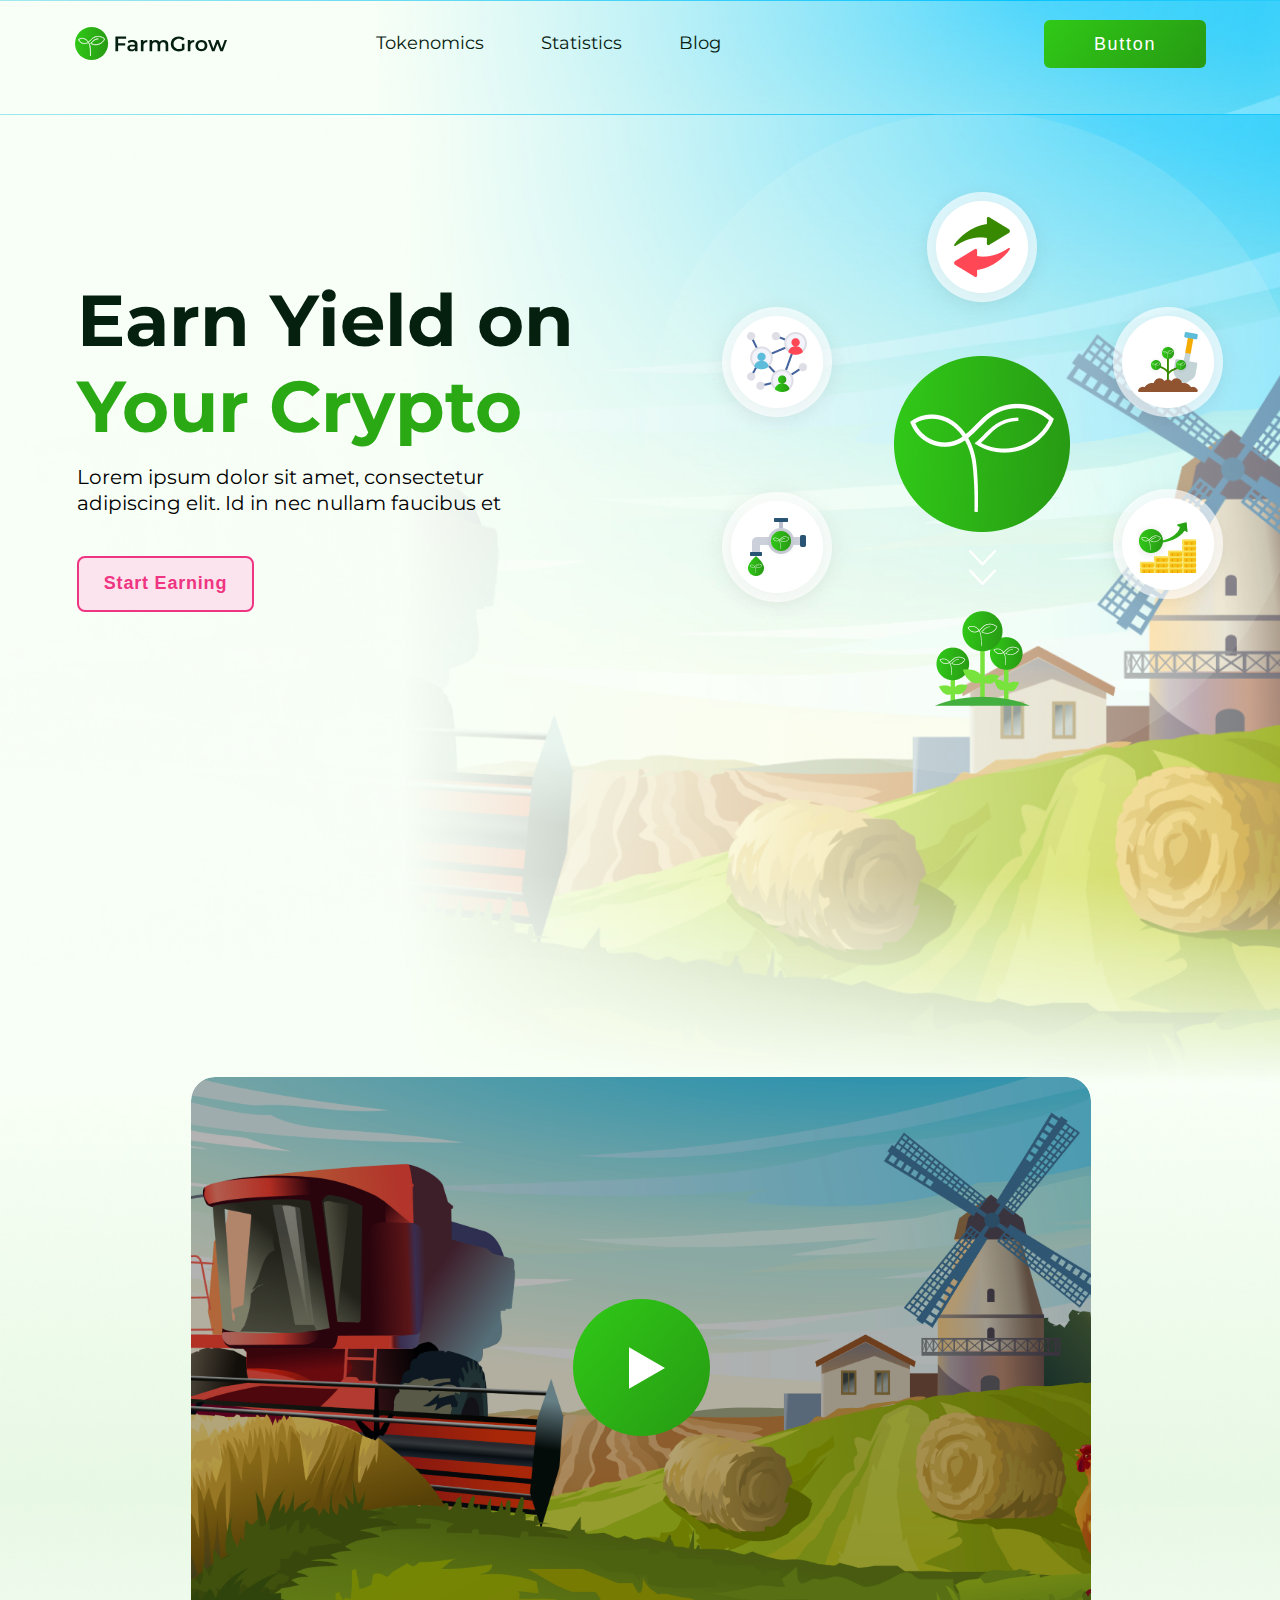
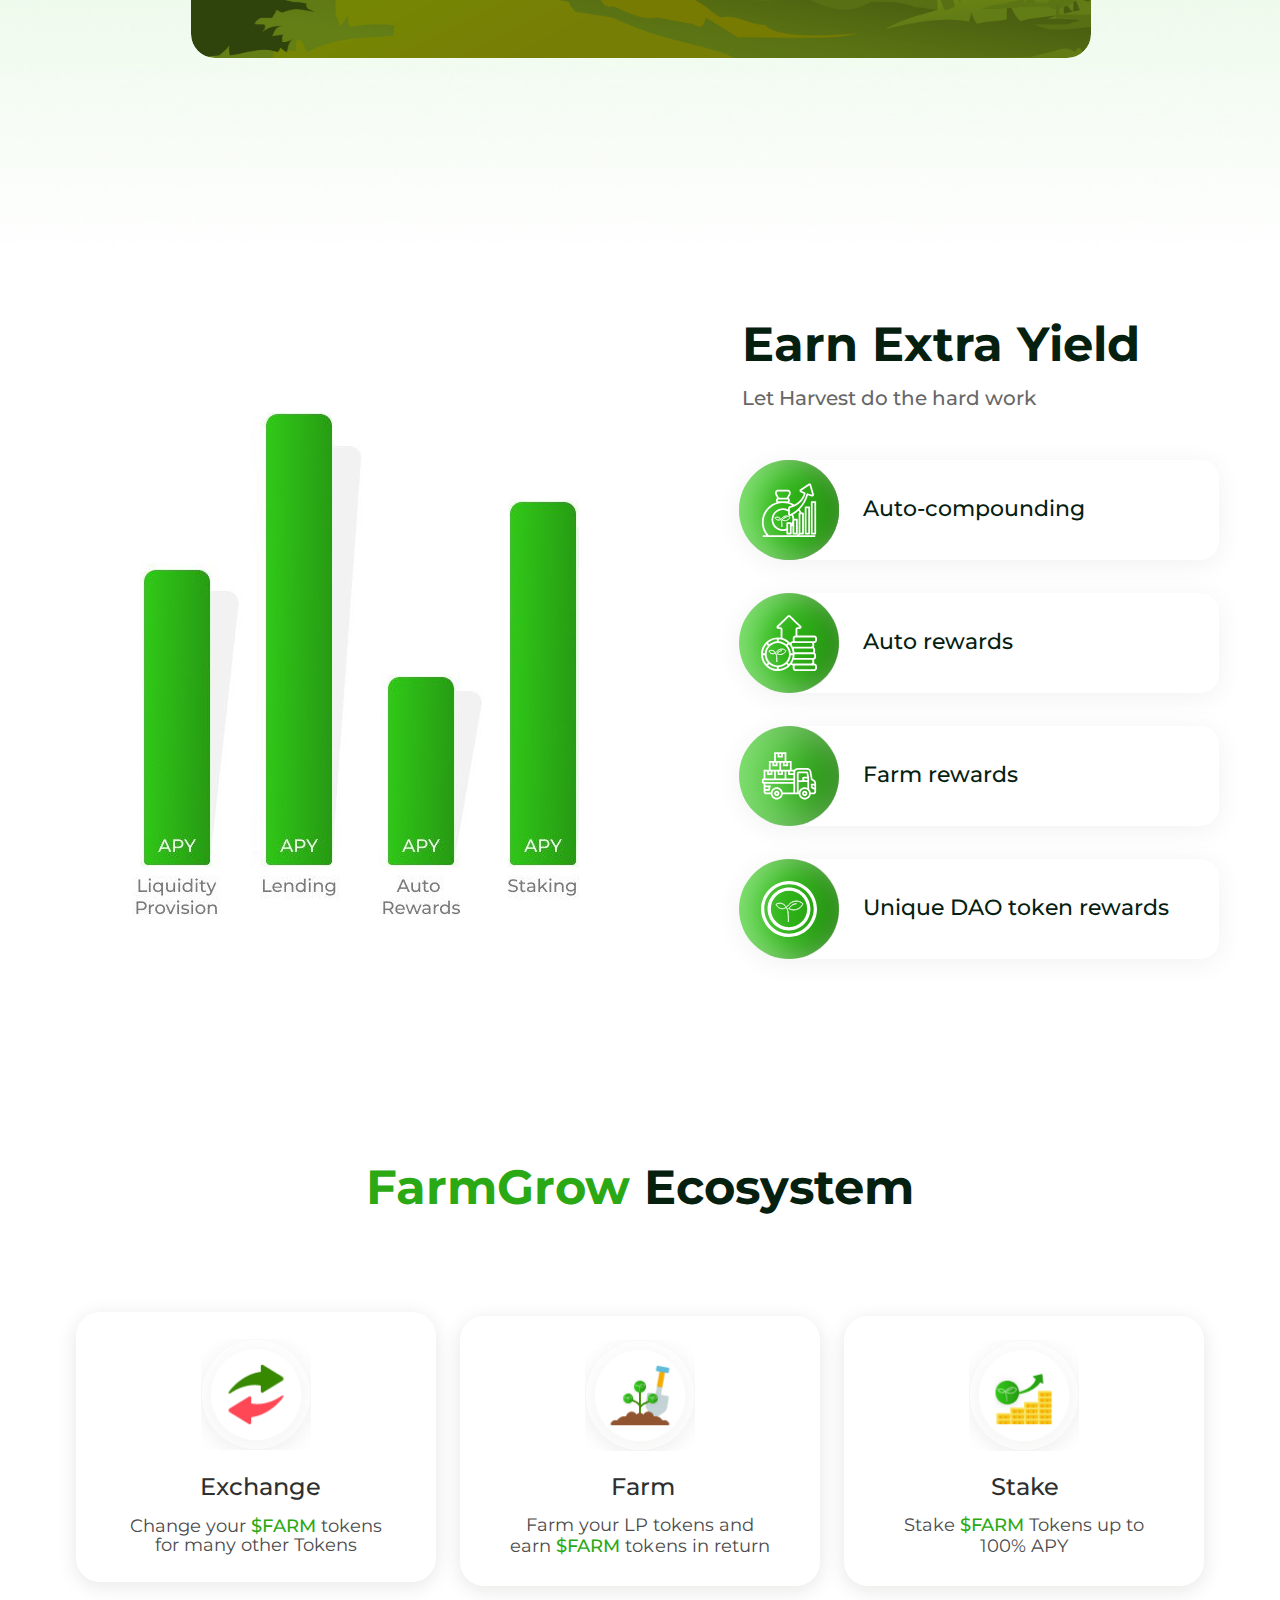
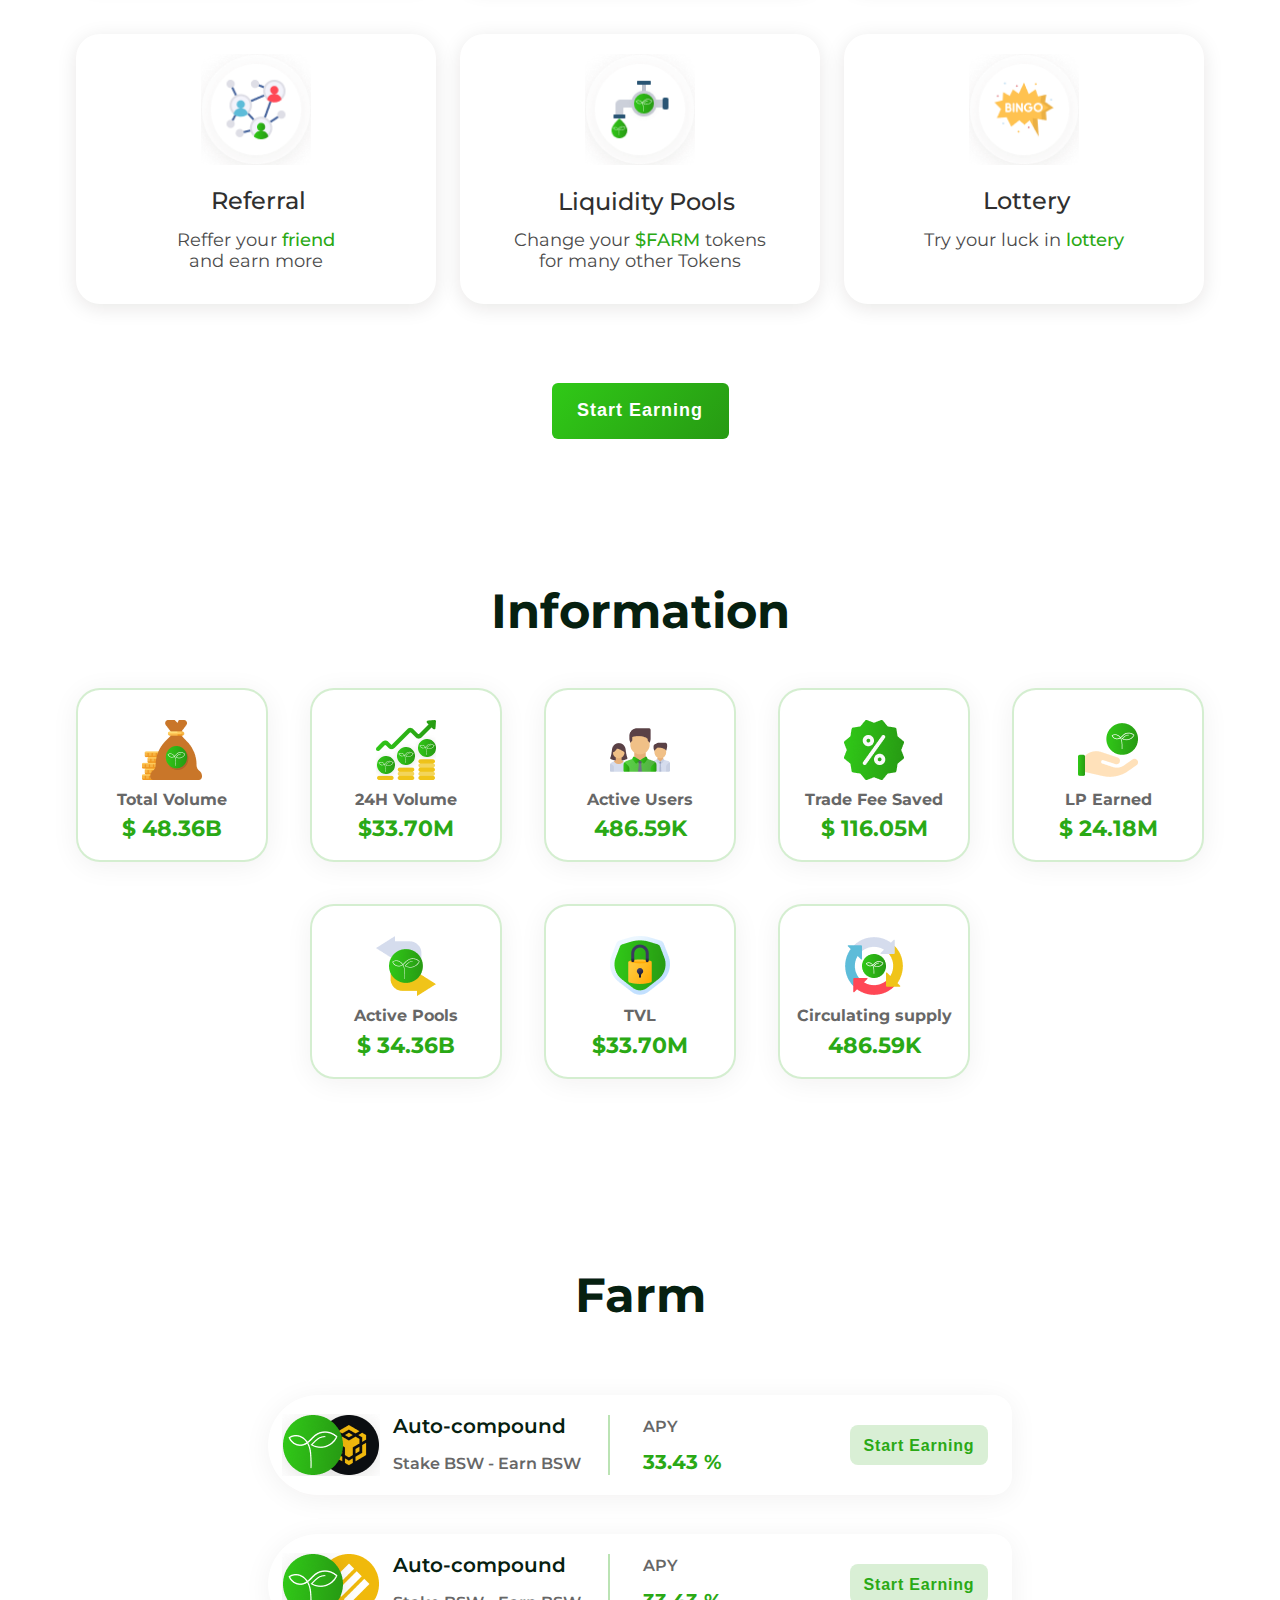
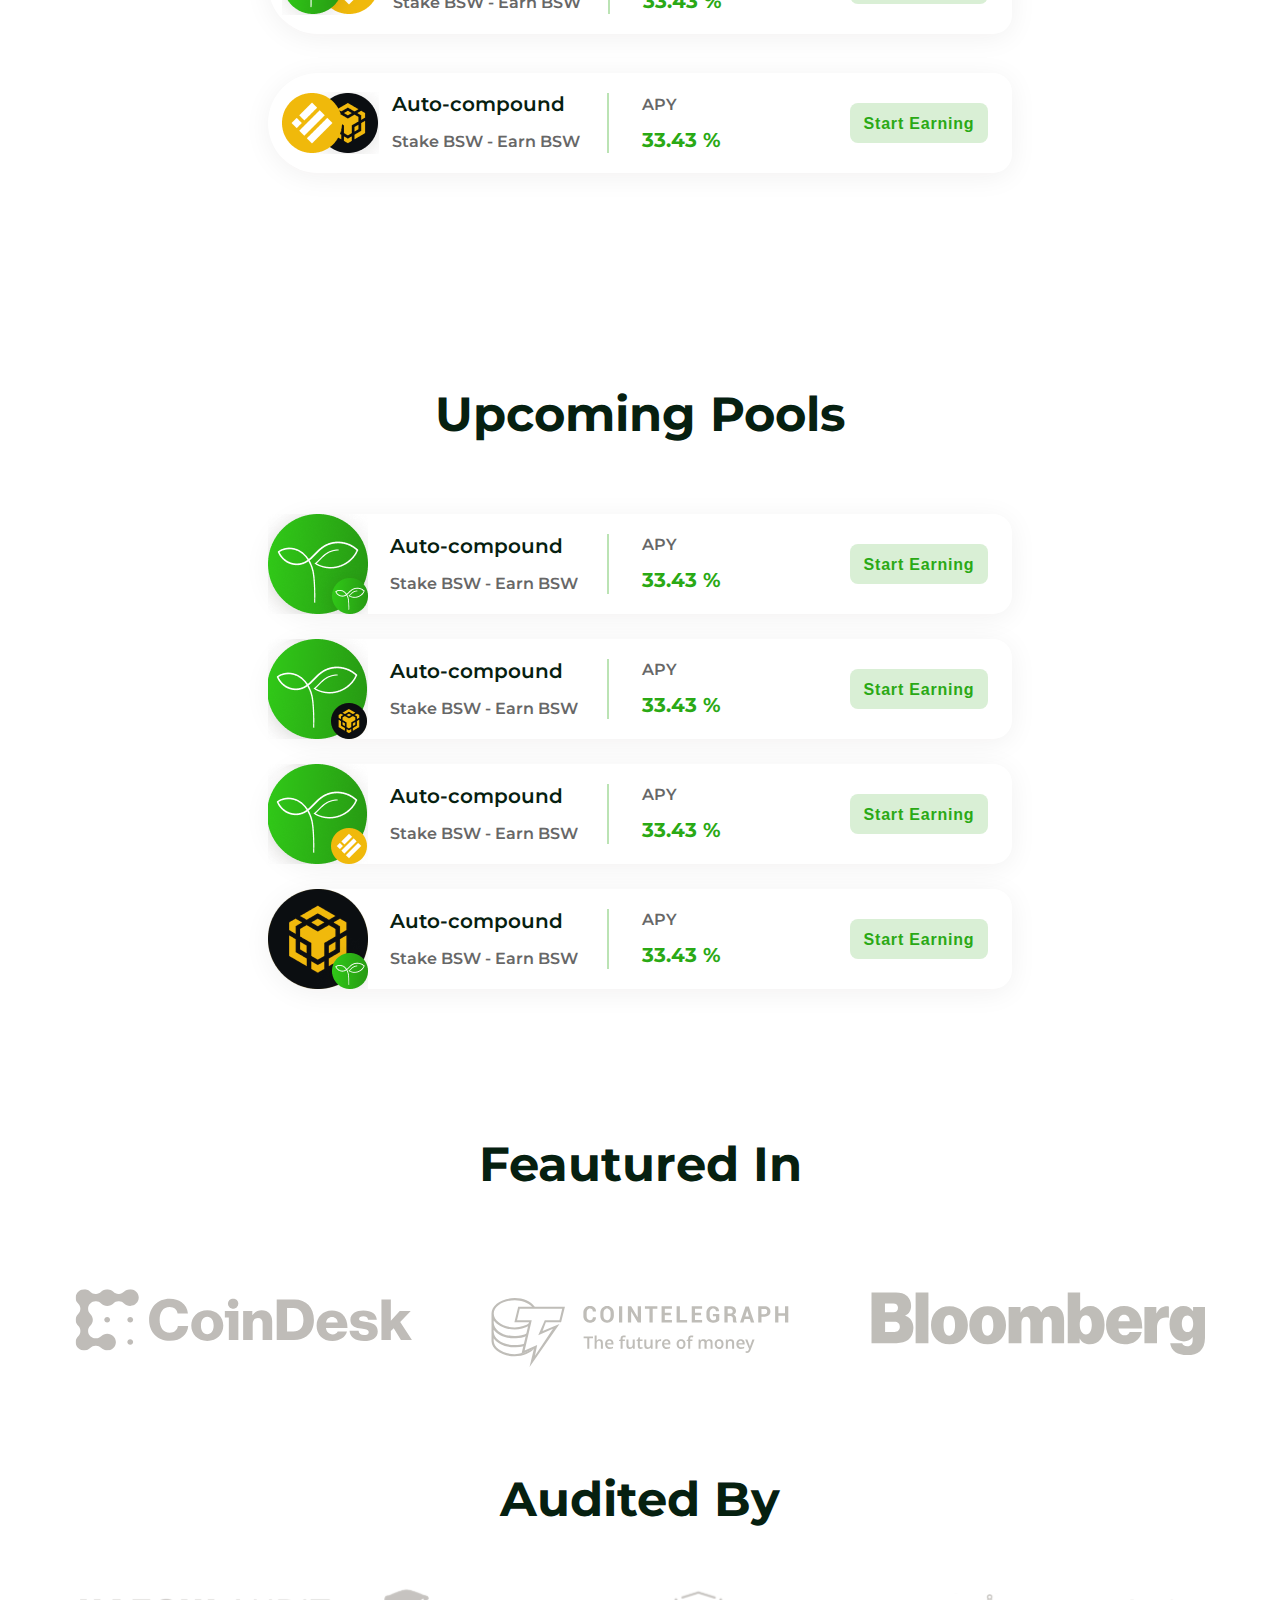
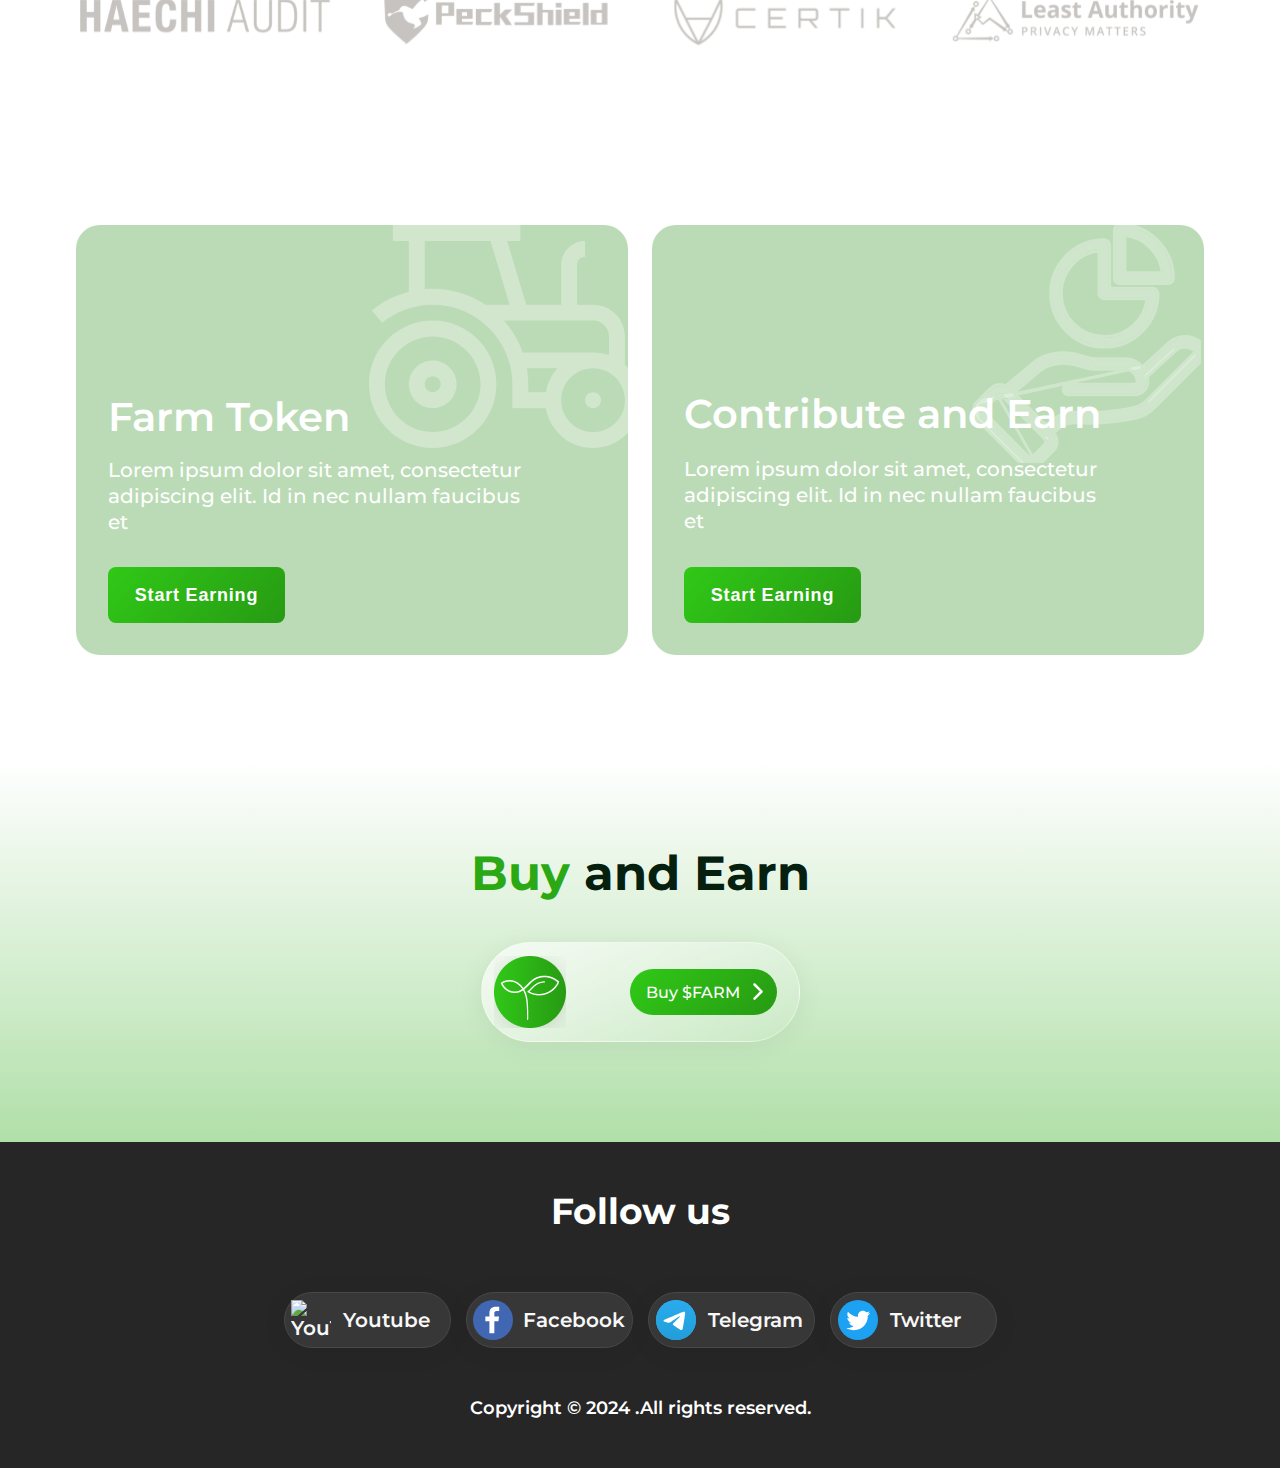
==== index.html @ 8b643317 "PerfectPixel end" ====
<!DOCTYPE html>
<html lang="en">
  <head>
    <meta charset="UTF-8" />
    <meta name="viewport" content="width=device-width, initial-scale=1.0" />
    <title>FarmGrow</title>
    <!--Favicon-->
    <link
      rel="icon"
      type="image/png"
      href="favicon/favicon-96x96.png"
      sizes="96x96"
    />
    <link rel="icon" type="image/svg+xml" href="favicon/favicon.svg" />
    <link rel="shortcut icon" href="/favicon.ico" />
    <link
      rel="apple-touch-icon"
      sizes="180x180"
      href="favicon/apple-touch-icon.png"
    />
    <link rel="manifest" href="favicon/site.webmanifest" />
    <!--end-Favicon-->
    <link rel="stylesheet" href="css/style.css" />
    <link
      rel="stylesheet"
      href="https://fonts.googleapis.com/css2?family=Montserrat&display=swap"
    />
  </head>
  <body>
    <div class="wrapper">
      <div class="bg-wrapper">
        <!-- HEADER -->
        <header class="header">
          <div class="container">
            <a href="#">
              <img class="logo" src="images/logo-two.svg" />
            </a>
            <div class="nav">
              <div class="nav-list-container">
                <ul class="nav-list">
                  <li class="nav-sublist">
                    <a href="#">Tokenomics</a>
                  </li>
                  <li class="nav-sublist">
                    <a href="#">Statistics</a>
                  </li>
                  <li class="nav-sublist">
                    <a href="#">Blog</a>
                  </li>
                </ul>
                <button class="btn btn-header-activ">Start Earning</button>
                <button class="btn btn-header-activ-2">Button</button>
              </div>
              <button class="mobile-menu-btn">
                <span class="span-1"></span>
                <span class="span-2"></span>
                <span class="span-3"></span>
              </button>
            </div>
          </div>
        </header>
      </div>
      <!--HERO -->
      <main class="main">
        <div class="bg-wrapper">
          <section class="hero-section">
            <div class="container">
              <div class="hero-box">
                <div class="title-hero">
                  <div class="title-hero-box">
                    <h1 class="title">Earn Yield on</h1>
                    <span class="title highlight-color">Your Crypto</span>
                  </div>
                  <p class="subtitle">
                    Lorem ipsum dolor sit amet, consectetur adipiscing elit. Id
                    in nec nullam faucibus et
                  </p>
                  <button class="btn btn-outline-light">Start Earning</button>
                </div>
                <img
                  class="img-hero"
                  src="images/hero-icons-circle.png"
                  alt="Plan FarmGrow"
                />
              </div>
              <!-- <video
                poster="https://www.youtube.com/watch?v=TCk6LeLZF0M&ab_channel=EpicGardening"
                src="images/starting.svg"
              >
              </video> -->
              <div class="hero-video">
                <button class="btn hero-video-btn">
                  <img
                    class="hero-video-img"
                    src="images/starting.svg"
                    alt="starting"
                  />
                </button>
              </div>
            </div>
          </section>
        </div>
        <!-- TITLE -->
        <section class="statistic-section">
          <div class="container">
            <div class="statistic-box-1">
              <div class="statistic-box-2">
                <div class="statistic-title">
                  <h2 class="headline">Earn Extra Yield</h2>
                  <p class="paragraph-title">Let Harvest do the hard work</p>
                </div>
                <ul class="statistic-list">
                  <li class="statistic-item">
                    <img
                      class="img-statistic"
                      src="images/compong.svg"
                      alt="Auto-compounding"
                    />
                    <p class="statistic-text">Auto-compounding</p>
                  </li>
                  <li class="statistic-item">
                    <img
                      class="img-statistic"
                      src="images/auto.svg"
                      alt="Auto rewards"
                    />
                    <p class="statistic-text">Auto rewards</p>
                  </li>
                  <li class="statistic-item">
                    <img
                      class="img-statistic"
                      src="images/truck.svg"
                      alt="Farm rewards"
                    />
                    <p class="statistic-text">Farm rewards</p>
                  </li>
                  <li class="statistic-item">
                    <img
                      class="img-statistic"
                      src="images/dao.svg"
                      alt="rewards"
                    />
                    <p class="statistic-text">Unique DAO token rewards</p>
                  </li>
                </ul>
              </div>
              <!-- <picture>
                <source
                  class="img-statistic-and"
                  srcset="images/statistics-2.jpg"
                  media="(min-width: 768px)"
                /> -->
              <img
                class="img-statistic-2"
                src="images/statistics-2.jpg"
                alt="APY statistics"
              />
              <!-- </picture> -->
            </div>
          </div>
        </section>
        <!-- FEATURES -->
        <section class="features-section">
          <div class="container">
            <h2 class="headline">
              <span class="features-title">FarmGrow</span> Ecosystem
            </h2>
            <ul class="features-list">
              <li class="features-sublist">
                <img
                  class="features-img"
                  srcset="images/exchange.png"
                  alt="exchange"
                />
                <h3 class="features-item">Exchange</h3>
                <p class="features-text">
                  Change your
                  <span class="primary-color">$FARM</span>
                  tokens for many other Tokens
                </p>
              </li>
              <li class="features-sublist">
                <img
                  class="features-img"
                  src="images/shovel.png"
                  alt="shovel"
                />
                <h4 class="features-item">Farm</h4>
                <p class="features-text">
                  Farm your LP tokens and earn
                  <span class="primary-color">$FARM</span>
                  tokens in return
                </p>
              </li>
              <li class="features-sublist">
                <img class="features-img" src="images/stake.png" alt="stake" />
                <h5 class="features-item">Stake</h5>
                <p class="features-text">
                  Stake
                  <span class="primary-color">$FARM</span>
                  Tokens up to 100% APY
                </p>
              </li>
              <li class="features-sublist">
                <img
                  class="features-img"
                  src="images/referral.png"
                  alt="referral"
                />
                <h6 class="features-item">Referral</h6>
                <p class="features-text features-text-referral">
                  Reffer your
                  <span class="primary-color">friend</span>
                  and earn more
                </p>
              </li>
              <li class="features-sublist">
                <img class="features-img" src="images/pools.png" alt="pools" />
                <p class="features-item">Liquidity Pools</p>
                <p class="features-text">
                  Change your
                  <span class="primary-color">$FARM</span>
                  tokens for many other Tokens
                </p>
              </li>
              <li class="features-sublist">
                <img
                  class="features-img"
                  src="images/lottery.png"
                  atl="lottery"
                />
                <p class="features-item">Lottery</p>
                <p class="features-text features-text-and">
                  Try your luck in
                  <span class="primary-color">lottery</span>
                </p>
              </li>
            </ul>
            <button class="btn btn-features">Start Earning</button>
          </div>
        </section>
        <!-- INFO -->
        <section class="info-section">
          <div class="container">
            <h2 class="headline">Information</h2>
            <ul class="info-list">
              <li class="info-sublist">
                <img src="images/bag.png" alt="Bag of coins" />
                <p class="info-text">Total Volume</p>
                <span class="highlight-color">$ 48.36B</span>
              </li>
              <li class="info-sublist">
                <img src="images/growth.png" alt="Profit of coins" />
                <p class="info-text">24H Volume</p>
                <span class="highlight-color">$33.70M</span>
              </li>
              <li class="info-sublist">
                <img src="images/team.png" alt="FarmGrow team" />
                <p class="info-text">Active Users</p>
                <span class="highlight-color">486.59K</span>
              </li>
              <li class="info-sublist">
                <img src="images/percent.png" alt="Percent" />
                <p class="info-text">Trade Fee Saved</p>
                <span class="highlight-color">$ 116.05M</span>
              </li>
              <li class="info-sublist">
                <img src="images/work.png" alt="LP Earned" />
                <p class="info-text">LP Earned</p>
                <span class="highlight-color">$ 24.18M</span>
              </li>
              <li class="info-sublist mobail-hiden">
                <img src="images/active-pools.png" alt="Active Pools" />
                <p class="info-text">Active Pools</p>
                <span class="highlight-color">$ 34.36B</span>
              </li>
              <li class="info-sublist mobail-hiden">
                <img src="images/tvl.png" alt="TVL" />
                <p class="info-text">TVL</p>
                <span class="highlight-color">$33.70M</span>
              </li>
              <li class="info-sublist mobail-hiden">
                <img src="images/supply.png" alt="Circulating supply" />
                <p class="info-text">Circulating supply</p>
                <span class="highlight-color">486.59K</span>
              </li>
            </ul>
          </div>
        </section>
        <!-- FARM -->
        <section class="farm-section">
          <div class="container">
            <h2 class="headline">Farm</h2>
            <div class="farm-card-box">
              <ul class="farm-list">
                <li class="farm-item">
                  <div class="farm-card">
                    <div class="card-col card-col-1">
                      <img src="images/green-black2.png" alt="" />
                      <div class="card-text">
                        <h3 class="farm-card-title">Auto-compound</h3>
                        <p class="card-subtext">Stake BSW - Earn BSW</p>
                      </div>
                    </div>
                    <div class="card-col card-col-2">
                      <div class="card-apy">
                        <span class="card-apy-1">APY</span>
                        <span class="card-apy-2">33.43 %</span>
                      </div>
                      <button class="btn btn-primary">Start Earning</button>
                    </div>
                  </div>
                </li>
                <li class="farm-item">
                  <div class="farm-card">
                    <div class="card-col card-col-1">
                      <img src="images/green-yellow2.png" alt="" />
                      <div class="card-text">
                        <h3 class="farm-card-title">Auto-compound</h3>
                        <p class="card-subtext">Stake BSW - Earn BSW</p>
                      </div>
                    </div>
                    <div class="card-col card-col-2">
                      <div class="card-apy">
                        <span class="card-apy-1">APY</span>
                        <span class="card-apy-2">33.43 %</span>
                      </div>
                      <button class="btn btn-primary">Start Earning</button>
                    </div>
                  </div>
                </li>
                <li class="farm-item">
                  <div class="farm-card">
                    <div class="card-col card-col-1">
                      <img src="images/yellow-black2.png" alt="" />
                      <div class="card-text">
                        <h3 class="farm-card-title">Auto-compound</h3>
                        <p class="card-subtext">Stake BSW - Earn BSW</p>
                      </div>
                    </div>
                    <div class="card-col card-col-2">
                      <div class="card-apy">
                        <span class="card-apy-1">APY</span>
                        <span class="card-apy-2">33.43 %</span>
                      </div>
                      <button class="btn btn-primary">Start Earning</button>
                    </div>
                  </div>
                </li>
              </ul>
            </div>
          </div>
        </section>
        <!-- AUTO -->
        <section class="auto-section">
          <div class="container">
            <h2 class="headline">Upcoming Pools</h2>
            <ul class="farm-list">
              <li class="farm-item">
                <div class="farm-card">
                  <div class="card-col card-col-1">
                    <img
                      class="farm-card-img"
                      src="images/green-green.png"
                      alt=""
                    />
                    <div class="card-text">
                      <h3 class="farm-card-title">Auto-compound</h3>
                      <p class="card-subtext">Stake BSW - Earn BSW</p>
                    </div>
                  </div>
                  <div class="card-col card-col-2">
                    <div class="card-apy">
                      <span class="card-apy-1">APY</span>
                      <span class="card-apy-2">33.43 %</span>
                    </div>
                    <button class="btn btn-primary">Start Earning</button>
                  </div>
                </div>
              </li>
              <li class="farm-item">
                <div class="farm-card">
                  <div class="card-col card-col-1">
                    <img src="images/green-black.png" alt="" />
                    <div class="card-text">
                      <h3 class="farm-card-title">Auto-compound</h3>
                      <p class="card-subtext">Stake BSW - Earn BSW</p>
                    </div>
                  </div>
                  <div class="card-col card-col-2">
                    <div class="card-apy">
                      <span class="card-apy-1">APY</span>
                      <span class="card-apy-2">33.43 %</span>
                    </div>
                    <button class="btn btn-primary">Start Earning</button>
                  </div>
                </div>
              </li>
              <li class="farm-item">
                <div class="farm-card">
                  <div class="card-col card-col-1">
                    <img src="images/green-yellow.png" alt="" />
                    <div class="card-text">
                      <h3 class="farm-card-title">Auto-compound</h3>
                      <p class="card-subtext">Stake BSW - Earn BSW</p>
                    </div>
                  </div>
                  <div class="card-col card-col-2">
                    <div class="card-apy">
                      <span class="card-apy-1">APY</span>
                      <span class="card-apy-2">33.43 %</span>
                    </div>
                    <button class="btn btn-primary">Start Earning</button>
                  </div>
                </div>
              </li>
              <li class="farm-item">
                <div class="farm-card">
                  <div class="card-col card-col-1">
                    <img src="images/black-green.png" alt="" />
                    <div class="card-text">
                      <h3 class="farm-card-title">Auto-compound</h3>
                      <p class="card-subtext">Stake BSW - Earn BSW</p>
                    </div>
                  </div>
                  <div class="card-col card-col-2">
                    <div class="card-apy">
                      <span class="card-apy-1">APY</span>
                      <span class="card-apy-2">33.43 %</span>
                    </div>
                    <button class="btn btn-primary">Start Earning</button>
                  </div>
                </div>
              </li>
            </ul>
          </div>
        </section>
        <!-- PARTNERS -->
        <section class="partners-section">
          <div class="container">
            <h2 class="headline">Feautured In</h2>
            <div class="partners-box">
              <img
                class="img-partners"
                src="images/coindesk.svg"
                alt="CoinDesk"
              />
              <img
                class="img-partners"
                src="images/cointelegraph.svg"
                alt="COIN TELEORSPH"
              />
              <img
                class="img-partners"
                src="images/bloomberg.svg"
                alt="Bloomberg"
              />
            </div>
            <h3 class="headline">Audited By</h3>
            <div class="partners-box-two">
              <img
                class="img-partners-two"
                src="images/haechi-audit.svg"
                alt="HAECHI AUDIT"
              />
              <img
                class="img-partners-two"
                src="images/peckshield.svg"
                alt="Peck Shield"
              />
              <img
                class="img-partners-two"
                src="images/certik.svg"
                alt="CERTIK"
              />
              <img
                class="img-partners-two"
                src="images/least-authority.svg"
                alt="Least Authority"
              />
            </div>
          </div>
        </section>
        <!-- CARDS -->
        <section class="cards-section">
          <div class="container">
            <div class="card-columns">
              <div class="cards-box cards-box-1">
                <h3 class="headline card-title">Farm Token</h3>
                <p class="card-text">
                  Lorem ipsum dolor sit amet, consectetur adipiscing elit. Id in
                  nec nullam faucibus et
                </p>
                <button class="btn">Start Earning</button>
              </div>
              <div class="cards-box cards-box-2">
                <h4 class="headline card-title">Contribute and Earn</h4>
                <p class="card-text">
                  Lorem ipsum dolor sit amet, consectetur adipiscing elit. Id in
                  nec nullam faucibus et
                </p>
                <button class="btn">Start Earning</button>
              </div>
            </div>
          </div>
        </section>
        <!-- AND -->
        <section class="and-section">
          <div class="container">
            <h2 class="headline">
              <span class="highlight-color">Buy</span> and Earn
            </h2>
            <div class="and-box">
              <img src="images/coin-auto.png" alt="logotype" />
              <div class="and-box-button">
                <button class="btn btn-secondary btn-with-icon">
                  <p class="and-box-text">Buy $FARM</p>
                </button>
              </div>
            </div>
          </div>
        </section>
      </main>
      <!-- FOOTER -->
      <footer class="footer">
        <div class="container">
          <h2 class="footer-headline">Follow us</h2>
          <div class="footer-links-box">
            <ul class="footer-links-list">
              <li class="footer-link" href="#">
                <img
                  class="footer-link-img"
                  src="images/youTube.svg"
                  alt="YouTube"
                />Youtube
              </li>
              <li class="footer-link" href="#">
                <img
                  class="footer-link-img"
                  src="images/facebook.svg"
                  alt="Facebook"
                />Facebook
              </li>
              <li class="footer-link" href="#">
                <img
                  class="footer-link-img"
                  src="images/telegram.svg"
                  alt="Telegram"
                />Telegram
              </li>
              <li class="footer-link" href="#">
                <img
                  class="footer-link-img"
                  src="images/twitter.svg"
                  alt="Twitter"
                />Twitter
              </li>
            </ul>
          </div>
          <p class="footer-text">Copyright © 2024 .All rights reserved.</p>
        </div>
      </footer>
    </div>
    <script src="./js/main.js"></script>
  </body>
</html>
---- css/style.css ----
/* montserrat-regular - latin */
@font-face {
  font-display: swap;
  /* Check https://developer.mozilla.org/en-US/docs/Web/CSS/@font-face/font-display for other options. */
  font-family: "Montserrat";
  font-style: normal;
  font-weight: 400;
  src: url("../fonts/montserrat-v29-latin-regular.woff2") format("woff2");
  /* Chrome 36+, Opera 23+, Firefox 39+, Safari 12+, iOS 10+ */
}
/* montserrat-500 - latin */
@font-face {
  font-display: swap;
  /* Check https://developer.mozilla.org/en-US/docs/Web/CSS/@font-face/font-display for other options. */
  font-family: "Montserrat";
  font-style: normal;
  font-weight: 500;
  src: url("../fonts/montserrat-v29-latin-500.woff2") format("woff2");
  /* Chrome 36+, Opera 23+, Firefox 39+, Safari 12+, iOS 10+ */
}
/* montserrat-600 - latin */
@font-face {
  font-display: swap;
  /* Check https://developer.mozilla.org/en-US/docs/Web/CSS/@font-face/font-display for other options. */
  font-family: "Montserrat";
  font-style: normal;
  font-weight: 600;
  src: url("../fonts/montserrat-v29-latin-600.woff2") format("woff2");
  /* Chrome 36+, Opera 23+, Firefox 39+, Safari 12+, iOS 10+ */
}
/* montserrat-700 - latin */
@font-face {
  font-display: swap;
  /* Check https://developer.mozilla.org/en-US/docs/Web/CSS/@font-face/font-display for other options. */
  font-family: "Montserrat";
  font-style: normal;
  font-weight: 700;
  src: url("../fonts/montserrat-v29-latin-700.woff2") format("woff2");
  /* Chrome 36+, Opera 23+, Firefox 39+, Safari 12+, iOS 10+ */
}
@font-face {
  font-display: swap; /* Check https://developer.mozilla.org/en-US/docs/Web/CSS/@font-face/font-display for other options. */
  font-family: "Montserrat";
  font-style: normal;
  font-weight: 400;
  src: url("../fonts/montserrat-v29-latin-regular.woff2") format("woff2"); /* Chrome 36+, Opera 23+, Firefox 39+, Safari 12+, iOS 10+ */
}
/* montserrat-500 - latin */
@font-face {
  font-display: swap; /* Check https://developer.mozilla.org/en-US/docs/Web/CSS/@font-face/font-display for other options. */
  font-family: "Montserrat";
  font-style: normal;
  font-weight: 500;
  src: url("../fonts/montserrat-v29-latin-500.woff2") format("woff2"); /* Chrome 36+, Opera 23+, Firefox 39+, Safari 12+, iOS 10+ */
}
/* montserrat-600 - latin */
@font-face {
  font-display: swap; /* Check https://developer.mozilla.org/en-US/docs/Web/CSS/@font-face/font-display for other options. */
  font-family: "Montserrat";
  font-style: normal;
  font-weight: 600;
  src: url("../fonts/montserrat-v29-latin-600.woff2") format("woff2"); /* Chrome 36+, Opera 23+, Firefox 39+, Safari 12+, iOS 10+ */
}
/* montserrat-700 - latin */
@font-face {
  font-display: swap; /* Check https://developer.mozilla.org/en-US/docs/Web/CSS/@font-face/font-display for other options. */
  font-family: "Montserrat";
  font-style: normal;
  font-weight: 700;
  src: url("../fonts/montserrat-v29-latin-700.woff2") format("woff2"); /* Chrome 36+, Opera 23+, Firefox 39+, Safari 12+, iOS 10+ */
}
:root {
  /*Colors #2AA915 */
  --primary-color: #2AA915;
  --secondary-color: #30C917;
  --text-color: #062010;
  --body-bg-color: #fff;
  --subtext-color: #676767;
  --background-color-button: linear-gradient(130deg, #30c917 0%, #279a13 100%);
  /* Fonts */
  --body-font-family: "Montserrat", sans-serif;
  --body-text: "Helvetica", sans-serif;
  --hero-text-font: "Arial", sans-serif;
  --text-font-family: "Times New Roman", sans-serif;
  /* Sizes */
  --hero-title-font-size: 40px;
  --body-text-font-size: 24px;
  --list-font-size: 18px;
  --text-font-size: 16px;
  --farm-font-size: 14px;
  --offset: 16px;
  --offset-lg: 32px;
  --body-line-height: 1.5;
  --container-width: 1130px;
  /* Border-radius */
  --border-radius: 24px;
  --border-radius-info: 16px;
}

*,
*::before,
*::after {
  box-sizing: border-box;
  margin: 0;
  padding: 0;
}

body {
  font-family: var(--body-font-family);
  font-weight: 600;
  line-height: var(--line-height);
  color: var(--text-color);
  background-color: var(--body-bg-color);
  font-size: var(--text-font-size);
  line-height: 1.2;
  min-width: 360px;
}

html,
body {
  height: 100%;
}

.wrapper {
  min-height: 100%;
  display: flex;
  flex-direction: column;
}

.main {
  flex-grow: 1;
}

a {
  text-decoration: none;
}

ul,
li {
  list-style: none;
}

img {
  max-width: 100%;
  height: auto;
  -o-object-fit: contain;
     object-fit: contain;
}

.bg-wrapper {
  background-image: url(../images/fons-two.jpg);
  background-repeat: no-repeat;
  background-size: cover;
  border: none;
  background-color: #64DAF7;
}

.header {
  height: 64px;
  padding-top: 24px;
  margin-bottom: 32px;
}
.header .container {
  display: flex;
}

.nav {
  display: flex;
  justify-content: center;
}

@media (max-width: 767px) {
  .nav-visible .nav-list-container {
    display: grid;
    grid-template-rows: repeat(2, 1fr);
    justify-content: center;
    align-items: center;
    max-height: 266px;
  }
  .nav-visible .nav-list {
    margin-top: 120px;
  }
  .nav-visible .mobile-menu-btn {
    width: 24px;
    height: 24px;
    margin-right: var(--offset);
    margin-top: 24px;
    margin-left: 0;
  }
  .nav-visible .mobile-menu-btn .span-1 {
    display: none;
  }
  .nav-visible .mobile-menu-btn .span-2,
  .nav-visible .mobile-menu-btn .span-3 {
    position: absolute;
    width: 18px;
    height: 3px;
    background: #bfbcb8;
    transform: rotate(45deg);
  }
  .nav-visible .mobile-menu-btn .span-3 {
    transform: rotate(-45deg);
  }
  .nav-list-container {
    display: flex;
    font-weight: 400;
    font-size: var(--list-font-size);
    color: #fff;
    flex-wrap: wrap;
    align-items: center;
    gap: 80px;
    flex-grow: 1;
  }
  .nav-visible {
    background: rgba(0, 0, 0, 0.3);
    width: 100%;
    height: 100%;
    top: 0;
    left: 0;
    position: fixed;
    z-index: 10;
    -webkit-backdrop-filter: blur(3px);
            backdrop-filter: blur(3px);
  }
  .nav-visible .nav-list,
  .nav-visible .btn-header-activ {
    display: flex;
    flex-direction: column;
  }
}
.nav-list {
  display: none;
  gap: 40px;
  align-items: center;
  font-size: 18px;
}

.nav-sublist {
  margin-left: 40px;
}
.nav-sublist a {
  text-decoration: none;
  color: inherit;
}

.mobile-menu-btn {
  display: flex;
  flex-direction: column;
  justify-content: space-evenly;
  width: 32px;
  height: 32px;
  margin-left: auto;
  align-items: center;
  border: none;
  background: rgba(144, 208, 250, 0.368627451);
  cursor: pointer;
  position: relative;
  z-index: 11;
  margin-left: 158px;
}

.mobile-menu-btn span {
  min-width: 24px;
  background: 100%;
  height: 3px;
  border-radius: 4px;
  background-color: var(--text-color);
}

@media (min-width: 768px) {
  /* HEADER */
  .bg-wrapper {
    background-image: url(../images/fons-one.jpg);
  }
  .header {
    padding: 20px 0;
    height: 88px;
    margin-bottom: 26px;
  }
  .btn-header-activ {
    display: none;
    font-size: 18px;
  }
  .btn-header-activ-2 {
    display: flex;
  }
  .nav {
    min-width: 830px;
  }
  .nav-list-container {
    display: flex;
    justify-content: space-between;
    min-width: 828px;
  }
  .nav-list {
    display: flex;
    justify-content: center;
    align-items: center;
    gap: 57px;
    color: var(--text-color);
    font-weight: 400;
  }
  .nav-sublist {
    margin-left: 0;
  }
  .mobile-menu-btn {
    display: none;
  }
  .logo {
    margin-right: 150px;
    margin-top: 7px;
  }
}
.hero-section {
  padding-bottom: 40px;
}

.container {
  max-width: 360px;
  padding: 0 var(--offset);
  margin: 0 auto;
}

.headline,
.title-hero-box {
  font-weight: 700;
  font-size: var(--body-text-font-size);
}

.headline {
  text-align: center;
  margin-bottom: 48px;
}

.title-hero-box {
  margin-bottom: var(--offset);
  font-size: var(--hero-title-font-size);
}

.title {
  font-weight: 700;
  font-size: var(--hero-title-font-size);
  width: 300px;
  display: flex;
  text-align: start;
}

.highlight-color {
  width: 300px;
  height: 48px;
  color: #2aa915;
}

.primary-color,
.statistic-list,
.paragraph-title,
.subtitle,
.title-hero {
  font-weight: 500;
}

.subtitle {
  font-weight: 400;
  line-height: 162%;
  color: #000;
  margin-bottom: 24px;
  max-width: 245px;
}

.hero-video {
  background-image: url(../images/hero-video.svg);
  width: 900px;
  height: 581px;
  background-repeat: no-repeat;
  background-size: cover;
  display: flex;
  justify-content: center;
  align-items: center;
  cursor: pointer;
  border-radius: var(--border-radius);
  margin: 0 0 148px 141px;
  display: none;
}

.hero-video-img {
  padding-left: 12px;
}

.fons-three {
  position: fixed;
  width: 100%;
  min-height: 100%;
  padding-top: 100px;
}

@media (min-width: 991px) {
  /* HERO  */
  .hero-section {
    padding: 0 50px 50px 0;
  }
  .hero-box {
    display: flex;
    padding-bottom: 303px;
    gap: 27px;
  }
  .headline {
    font-size: 48px;
  }
  .container {
    max-width: 1162px;
    margin: 0 auto;
  }
  .title-hero {
    margin-left: 27px;
  }
  .title-hero-box {
    margin: 163px 0 53px;
  }
  .title {
    font-size: 72px;
    width: 552px;
  }
  .subtitle {
    max-width: 450px;
    font-size: 20px;
    line-height: 130%;
    margin-bottom: 40px;
  }
  .hero-video {
    display: flex;
  }
  .img-hero {
    margin: -2px 0 0 -12px;
  }
}
/*TITLE */
.statistic-section {
  padding: 37px 0 80px;
}
.statistic-section .headline {
  display: flex;
  align-items: start;
  margin: 0 0 12px 0;
}

.statistic-box-1 {
  display: flex;
  flex-direction: column;
  gap: 48px;
}

.statistic-list {
  display: flex;
  flex-direction: column;
  gap: 24px;
}

.statistic-item {
  display: flex;
  justify-content: flex-start;
  border-radius: 64px 16px 16px 64px;
  box-shadow: 0 4px 28px 0 rgba(27, 17, 8, 0.06);
  background: #fff;
  padding-right: 24px;
  flex-grow: 1;
  gap: 16px;
}

.statistic-text {
  display: flex;
  align-items: center;
}

img.img-statistic-2 {
  margin-left: 8px;
}

.paragraph-title {
  margin: 0 0 51px -6px;
}

@media (min-width: 991px) {
  /* TITLE  */
  .statistic-section {
    padding: 56px 0 100px 0;
    margin: 0 auto;
  }
  .statistic-section .headline {
    margin: 4px 0 12px 0;
  }
  .statistic-list {
    padding-left: 0;
    gap: 33px;
  }
  .statistic-item:hover {
    transform: translateX(-15px);
  }
  .statistic-item {
    border-radius: 64px 24px 24px 64px;
    padding-right: 50px;
    gap: 24px;
  }
  .statistic-box-1 {
    display: flex;
    justify-content: space-between;
    flex-direction: row-reverse;
    min-width: 1144px;
  }
  .statistic-title {
    padding-left: 3px;
  }
  .paragraph-title {
    font-size: 20px;
    color: var(--subtext-color);
    margin: 0 0 50px 0;
  }
  .outline {
    border-radius: 64px 24px 24px 64px;
    max-width: 480px;
    max-height: 100px;
    margin: 0 0 33px 0;
  }
  .img-statistic {
    min-width: 100px;
  }
  img.img-statistic-2 {
    margin-top: 60px;
    margin-left: 57px;
  }
  .statistic-text {
    font-size: 22px;
  }
}
.features-section {
  padding: 69px 0 40px 0;
}
.features-section .headline {
  margin-bottom: 38px;
}

.features-title,
.primary-color {
  color: #2aa915;
}

.features-list {
  display: grid;
  gap: var(--offset-lg);
  grid-template-columns: repeat(auto-fill, 360px);
  margin-bottom: 40px;
  justify-content: center;
}

.features-sublist {
  border-radius: var(--border-radius-info);
  aspect-ratio: 28/20.4;
  box-shadow: 0 4px 20px 0 rgba(27, 17, 8, 0.1);
  background: #fff;
  display: flex;
  flex-direction: column;
  justify-content: space-between;
  align-items: center;
  text-align: center;
  padding: 20px 37px 20px;
  margin: 0 auto;
}

.features-sublist:nth-child(1) {
  margin-bottom: 8px;
}

.features-img {
  max-width: 41%;
}

.features-item {
  font-weight: 500;
  font-size: 18px;
  color: #2f2f2f;
  margin-bottom: 7px;
}

.features-text {
  font-weight: 400;
  font-size: 13px;
  text-align: center;
  color: #4b4b4b;
  letter-spacing: 0.3px;
  line-height: 18px;
}

.features-text-referral {
  max-width: 174px;
}

.features-sublist-and {
  margin-bottom: 39px;
}

.features-text-and {
  margin-bottom: 21px;
}

@media (min-width: 768px) {
  /* FEATURES  */
  .features-section {
    padding: 100px 0 74px;
  }
  .features-section .headline {
    margin-bottom: 96px;
  }
  .features-list {
    gap: 44px 24px;
    margin-bottom: 78.4px;
    justify-content: center;
  }
  .features-item {
    font-size: var(--body-text-font-size);
    position: relative;
    margin: 7px 0 0 5px;
  }
  .features-sublist {
    border-radius: var(--border-radius);
    margin: 0;
    padding: 20px 45px 32px;
    aspect-ratio: 36/27;
    gap: 10px;
  }
  .features-sublist:nth-child(1) {
    padding: 27px 45px 26.8px;
  }
  .features-sublist:nth-child(1) .features-img {
    margin-bottom: 7.8px;
  }
  .features-sublist:nth-child(1) .features-item {
    margin: 0 0 0 9px;
  }
  .features-sublist:nth-child(1) .features-text {
    line-height: 19px;
  }
  .features-sublist:nth-child(3),
  .features-sublist:nth-child(2) {
    padding: 23.8px 45px 29px;
  }
  .features-sublist:nth-child(3) .features-img,
  .features-sublist:nth-child(2) .features-img {
    margin-bottom: 9px;
  }
  .features-sublist:nth-child(3) .features-item,
  .features-sublist:nth-child(2) .features-item {
    margin: 0 0 0 6px;
  }
  .features-sublist:nth-child(3) .features-text,
  .features-sublist:nth-child(2) .features-text {
    line-height: 20.9px;
  }
  .features-sublist:nth-child(3) .features-item {
    margin-left: 2px;
  }
  .features-sublist:nth-child(5) .features-item {
    margin: 9.8px 0 0 12px;
  }
  .btn-features {
    margin-top: 80px;
  }
  .features-text {
    letter-spacing: 0.01px;
    font-weight: 400;
    font-size: 18px;
    line-height: 21px;
  }
  .features-text-referral {
    max-width: 197px;
  }
}
@media (min-width: 1002px) {
  .features-list {
    align-items: center;
  }
}
/* INFO */
.info-section {
  padding: 40px 0 30px;
}
.info-section .headline {
  margin-bottom: 47px;
}
.info-section .highlight-color {
  width: 192px;
  height: 24px;
}

.info-list {
  display: flex;
  margin: 0 auto;
  flex-wrap: wrap;
  gap: 30px;
  justify-content: center;
}

.info-sublist {
  border: 2px solid rgba(42, 169, 21, 0.2);
  border-radius: var(--border-radius-info);
  min-width: 192px;
  min-height: 174px;
  box-shadow: 0 4px 28px 0 rgba(27, 17, 8, 0.06);
  background: var(--body-bg-color);
  padding: 30px 10px 20px;
}
.info-sublist img {
  display: block;
  margin: 0 auto 8px;
}
.info-sublist .highlight-color {
  display: flex;
  justify-content: center;
  width: 100%;
}

.info-text {
  display: flex;
  justify-content: center;
  margin-bottom: 7px;
}

.mobail-hiden {
  display: none;
}

@media (min-width: 768px) {
  /* INFO  */
  .info-section {
    padding: 70px 0 118px;
  }
  .info-section .headline {
    margin-bottom: 48px;
  }
  .info-list {
    gap: 42px;
  }
  .info-sublist {
    border-radius: 24px;
  }
  .info-sublist img {
    margin: 0 auto 10px;
  }
  .mobail-hiden {
    display: flex;
    flex-direction: column;
  }
}
/* FARM */
.farm-section {
  padding: 30px 0 30px;
  display: flex;
}

.farm-list {
  display: flex;
  flex-direction: column;
  gap: 32px;
}

.farm-card {
  padding: 24px;
  margin: 0 auto;
  max-width: 360px;
  display: flex;
  flex-direction: column;
  gap: 30px;
  box-shadow: 0 4px 20px 0 rgba(27, 17, 8, 0.1);
  background: #fff;
  border-radius: 16px;
}

.card-col {
  display: flex;
  align-items: center;
  gap: 16px;
}

.card-col-2 {
  gap: 26px;
}

.card-apy {
  display: flex;
  flex-direction: column;
  text-align: center;
  justify-content: center;
  align-items: center;
}

.farm-card-title {
  font-weight: 600;
  font-size: 18px;
  color: var(--text-color);
}

.card-apy-1,
.card-subtext {
  font-weight: 600;
  font-size: 14px;
  color: var(--subtext-color);
}

.card-apy-1 {
  font-size: 16px;
}

.card-apy-2 {
  font-weight: 700;
  font-size: 18px;
  color: #2AA915;
}

@media (min-width: 768px) {
  /* FARM  */
  .farm-section {
    padding: 70px 0 90px;
  }
  .farm-section .headline {
    margin-bottom: 71px;
  }
  .farm-list {
    gap: 39px;
  }
  .farm-card {
    flex-direction: row;
    min-width: 744px;
    box-shadow: 0 4px 28px 0 rgba(27, 17, 8, 0.06);
    border-radius: 64px 24px 24px 64px;
    max-height: 100px;
    padding: 20px 0px 20px 14px;
    gap: 27px;
  }
  .card-col-1 {
    border-right: 2px solid rgba(42, 169, 21, 0.32);
  }
  .card-apy {
    text-align: start;
    align-items: start;
    gap: 14px;
    margin-left: 6px;
  }
  .card-text {
    display: grid;
    gap: 16px;
    margin-left: -3px;
    padding-right: 27px;
    padding: 6px 27px 10px 0;
  }
  .card-col-2 {
    padding-top: 10px;
    padding-bottom: 10px;
    padding-right: 24px;
    flex-grow: 1;
    justify-content: space-between;
  }
  .farm-card-title {
    font-size: 20px;
  }
  .card-apy-1,
  .card-subtext {
    font-size: 16px;
  }
  .card-apy-2 {
    font-weight: 700;
    font-size: 20px;
  }
}
/* AUTO */
.auto-section {
  padding: 123px 0 78px;
  display: flex;
}

@media (min-width: 768px) {
  /* AUTO  */
  .auto-section .headline {
    margin-bottom: 70px;
  }
  .auto-section .farm-list {
    gap: 25px;
  }
  .auto-section .farm-card {
    padding: 20px 0px 20px 0px;
  }
  .auto-section .card-col {
    gap: 25px;
  }
  .auto-section .card-text {
    padding: 10px 29px 10px 0;
  }
}
/* PARTNERS */
.partners-section {
  padding: 30px 0 50px;
}

.partners-box {
  display: grid;
  gap: 20px;
  grid-template-columns: repeat(3, 1fr);
  padding: 40px 0;
}

.partners-box-two {
  display: grid;
  gap: 30px;
  grid-template-columns: repeat(2, 1fr);
}

@media (min-width: 768px) {
  /* PARTNERS  */
  .partners-section {
    padding: 69px 0 80px;
  }
  .partners-section .headline {
    margin-bottom: 2px;
  }
  .partners-section h3.headline {
    margin-bottom: 50px;
  }
  .partners-box {
    gap: 60px;
    padding: 94px 0;
  }
  .img-partners,
  .img-partners-two {
    width: 100%;
    -o-object-fit: contain;
       object-fit: contain;
  }
  .partners-box-two {
    grid-template-columns: repeat(4, 1fr);
  }
}
/* CARDS */
.cards-section {
  padding: 50px 0 60px;
}

.card-columns {
  align-items: stretch;
}

.cards-box {
  font-weight: 500;
  min-height: 328px;
  font-size: var(--farm-font-size);
  line-height: 1.7;
  color: var(--body-bg-color);
  background-color: #BBDBB6;
  border-radius: var(--border-radius-info);
  padding: 102px 14px 24px var(--offset);
  position: relative;
}
.cards-box p {
  margin-bottom: 24px;
}

.cards-box-1::before {
  content: "";
  position: absolute;
  pointer-events: none;
  min-width: 165px;
  min-height: 140px;
  top: -10px;
  right: 0;
  background-image: url(../images/tractor.svg);
  background-repeat: no-repeat;
}

.cards-box-2::before {
  content: "";
  position: absolute;
  pointer-events: none;
  min-width: 165px;
  min-height: 140px;
  top: -10px;
  right: -20px;
  background-image: url(../images/hand.svg);
  background-repeat: no-repeat;
}

.card-title {
  font-weight: 600;
  font-size: var(--body-text-font-size);
  color: var(--body-bg-color);
  margin-bottom: 8px;
  text-align: start;
}

.card-columns {
  display: grid;
  justify-content: center;
  gap: 32px;
}

@media (min-width: 768px) {
  /* CARDS  */
  .cards-section {
    padding: 89px 0 105px;
  }
  .card-columns {
    display: grid;
    grid-template-columns: repeat(2, 1fr);
    gap: 24px;
  }
  .cards-box {
    min-height: 404px;
    padding: 179px 59px 32px 35px;
    font-size: 20px;
    border-radius: 24px;
    line-height: 130%;
    max-width: 552px;
  }
  .cards-box .card-text {
    margin-bottom: 22px;
  }
  .cards-box .btn {
    min-width: 177px;
    min-height: 56px;
    margin-left: -3px;
    border-radius: 8px;
    letter-spacing: 0.8px;
    padding: 12px 16px 10px;
  }
  .cards-box-1 {
    margin-left: 1px;
  }
  .cards-box-1::before {
    background-image: url(../images/tractor-two.svg);
    min-height: 223px;
    min-width: 272px;
    top: 0;
    right: -13px;
  }
  .cards-box-2 {
    padding-top: 176px;
  }
  .cards-box-2::before {
    background-image: url(../images/shovel-two.svg);
    min-height: 240px;
    min-width: 229px;
    right: 3px;
    margin-top: 8px;
  }
  .cards-box-2 .card-title {
    margin-bottom: 23px;
  }
  .cards-box-2 .card-text {
    margin-bottom: 23px;
  }
  .card-title {
    font-weight: 600;
    font-size: 40px;
    margin: 0 0 21px -3px;
  }
}
/* AND */
.and-section {
  background: linear-gradient(0deg, rgba(42, 169, 21, 0.37) 0%, rgba(42, 169, 21, 0) 100%);
  padding: 60px 0 30px;
}

.and-box {
  margin: 0 auto;
  display: flex;
  align-items: center;
  border: 1px solid rgba(255, 255, 255, 0.4);
  border-radius: 74px;
  max-width: 319px;
  max-height: 88px;
  box-shadow: 0 4px 28px 0 rgba(27, 17, 8, 0.06);
  background: linear-gradient(135deg, rgba(255, 255, 255, 0.57) 0%, rgba(255, 255, 255, 0.71) 0.01%, rgba(255, 255, 255, 0.06) 100%);
}

.and-box-button {
  display: flex;
  justify-content: flex-end;
  width: 100%;
}

@media (min-width: 768px) {
  /* AND  */
  .and-section {
    padding: 85px 0 100px;
  }
  .and-section .headline {
    margin-bottom: 40px;
  }
  .and-section .and-box {
    min-height: 100px;
    padding-left: 12px;
  }
  .btn-with-icon::after {
    min-width: 20px;
    min-height: 20px;
  }
  .and-box-text {
    font-family: "Montserrat", sans-serif;
    font-weight: 500;
    font-size: 16px;
    margin-right: 7px;
  }
}
/* FOOTER */
.farm-text,
.info-text,
.footer-link,
.footer {
  font-size: var(--text-font-size);
  color: var(--subtext-color);
}

.info-list,
.footer-headline {
  font-weight: 700;
  font-size: 22px;
}

.footer {
  font-size: 12px;
  color: var(--body-bg-color);
  background: #262626;
  min-height: 323px;
  width: 100%;
  padding: 40px 0;
}

.footer-headline {
  font-size: var(--body-text-font-size);
  margin: 0 auto 36px;
  display: flex;
  justify-content: center;
}

.footer-links-list {
  display: grid;
  grid-template-columns: repeat(2, 140px);
  gap: var(--offset);
  margin-bottom: 50px;
  justify-content: center;
}

.footer-link {
  display: flex;
  align-items: center;
  text-decoration: none;
  color: #f8f8f8;
  border: 1px solid #484848;
  border-radius: 38px;
  width: 143px;
  min-height: 44px;
  box-shadow: 0 4px 28px 0 rgba(27, 17, 8, 0.06);
  background: #373737;
}

.footer-link-img {
  margin: 0 8px;
}

.footer-text {
  text-align: center;
}

@media (min-width: 768px) {
  /* FOOTER */
  .footer {
    margin: 0 auto;
    padding: 48px 0;
  }
  .footer-headline {
    font-size: 36px;
    margin-bottom: 59px;
  }
  .footer-links-box {
    display: grid;
  }
  .footer-links-list {
    display: inline-flex;
    gap: 15px;
  }
  .footer-link {
    min-width: 167px;
    min-height: 56px;
    font-weight: 600;
    font-size: 20px;
  }
  .footer-link-img {
    width: 40px;
    margin: 0 6px;
    margin-right: 12px;
  }
  .footer-link:nth-child(2) .footer-link-img {
    margin-right: 10px;
  }
  .footer-link:nth-child(4) .footer-link-img,
  .footer-link:nth-child(3) .footer-link-img {
    margin: 0 12px 0 7px;
  }
  .footer-text {
    font-size: 18px;
  }
}
/* BTN */
.btn {
  padding: 10px var(--offset);
  display: inline-flex;
  justify-content: center;
  align-items: center;
  border-radius: 6px;
  cursor: pointer;
  transition: opacity 0.25s ease;
}
.btn:hover {
  opacity: 0.8;
}

.btn-header-activ {
  width: 140px;
  height: 40px;
  border-radius: 8px;
  display: none;
  margin-left: 40px;
  padding: 4px 0 0 0;
}

.btn,
.btn-outline-light {
  font-weight: 500;
  font-size: var(--text-font-size);
  text-align: center;
  border: none;
  color: var(--body-bg-color);
  background: linear-gradient(130deg, #30c917 0%, #279a13 100%);
  min-height: 40px;
  max-width: 140px;
}

.btn-primary,
.btn-outline-light {
  font-weight: 600;
  color: var(--primary-color);
  background: rgba(42, 169, 21, 0.18);
  padding: 10px 14px;
}

.btn-primary {
  border-radius: 8px;
  width: 138px;
  height: 40px;
  padding: 13px 14px 10px;
}

.btn-outline-light {
  color: #ef3581;
  border: 2px solid #ee3581;
  background: #fbe4ee;
  margin-bottom: 40px;
  width: 140px;
  height: 40px;
  padding: 3px 15px 0;
}

.btn-features {
  width: 140px;
  height: 40px;
  display: block;
  margin-left: 98px;
  padding: 12px var(--offset) 10px;
}

.btn-with-icon {
  position: relative;
  display: inline-flex;
  align-items: center;
  justify-content: center;
  border-radius: var(--border-radius);
  min-height: 40px;
  min-width: 152px;
  margin: 0 22px 0 auto;
  gap: 3px;
}
.btn-with-icon::after {
  content: "";
  width: 16px;
  height: 16px;
  background: url(../images/arrow.svg) no-repeat;
  background-size: contain;
  flex-shrink: 0;
}

.btn-header-activ-2 {
  min-width: 162px;
  height: 48px;
  font-size: 18px;
  margin-right: -2px;
  letter-spacing: 1.7px;
  display: none;
}

.hero-video-btn {
  border-radius: 100%;
  min-width: 137px;
  min-height: 137px;
}

@media (min-width: 768px) {
  .cards-section .btn {
    font-weight: 600;
    font-size: var(--list-font-size);
  }
  .btn-header-activ-2 {
    display: flex;
  }
  .btn-outline-light {
    min-width: 177px;
    height: 56px;
    font-size: 18px;
    margin-top: 0;
    padding: 0 0 1px 0;
    letter-spacing: 0.8px;
    border-radius: 8px;
  }
  .btn-features {
    min-width: 177px;
    height: 56px;
    font-weight: 600;
    font-size: 18px;
    margin: 0 auto;
    padding: 0;
    letter-spacing: 1px;
  }
  .btn-with-icon {
    margin-left: 48px;
    min-width: 147px;
    min-height: 46px;
    padding: 10px 9px 10px 16px;
    gap: 0;
    justify-content: start;
  }
  .btn-primary {
    padding: 12px 8px 10px;
    letter-spacing: 0.8px;
  }
}
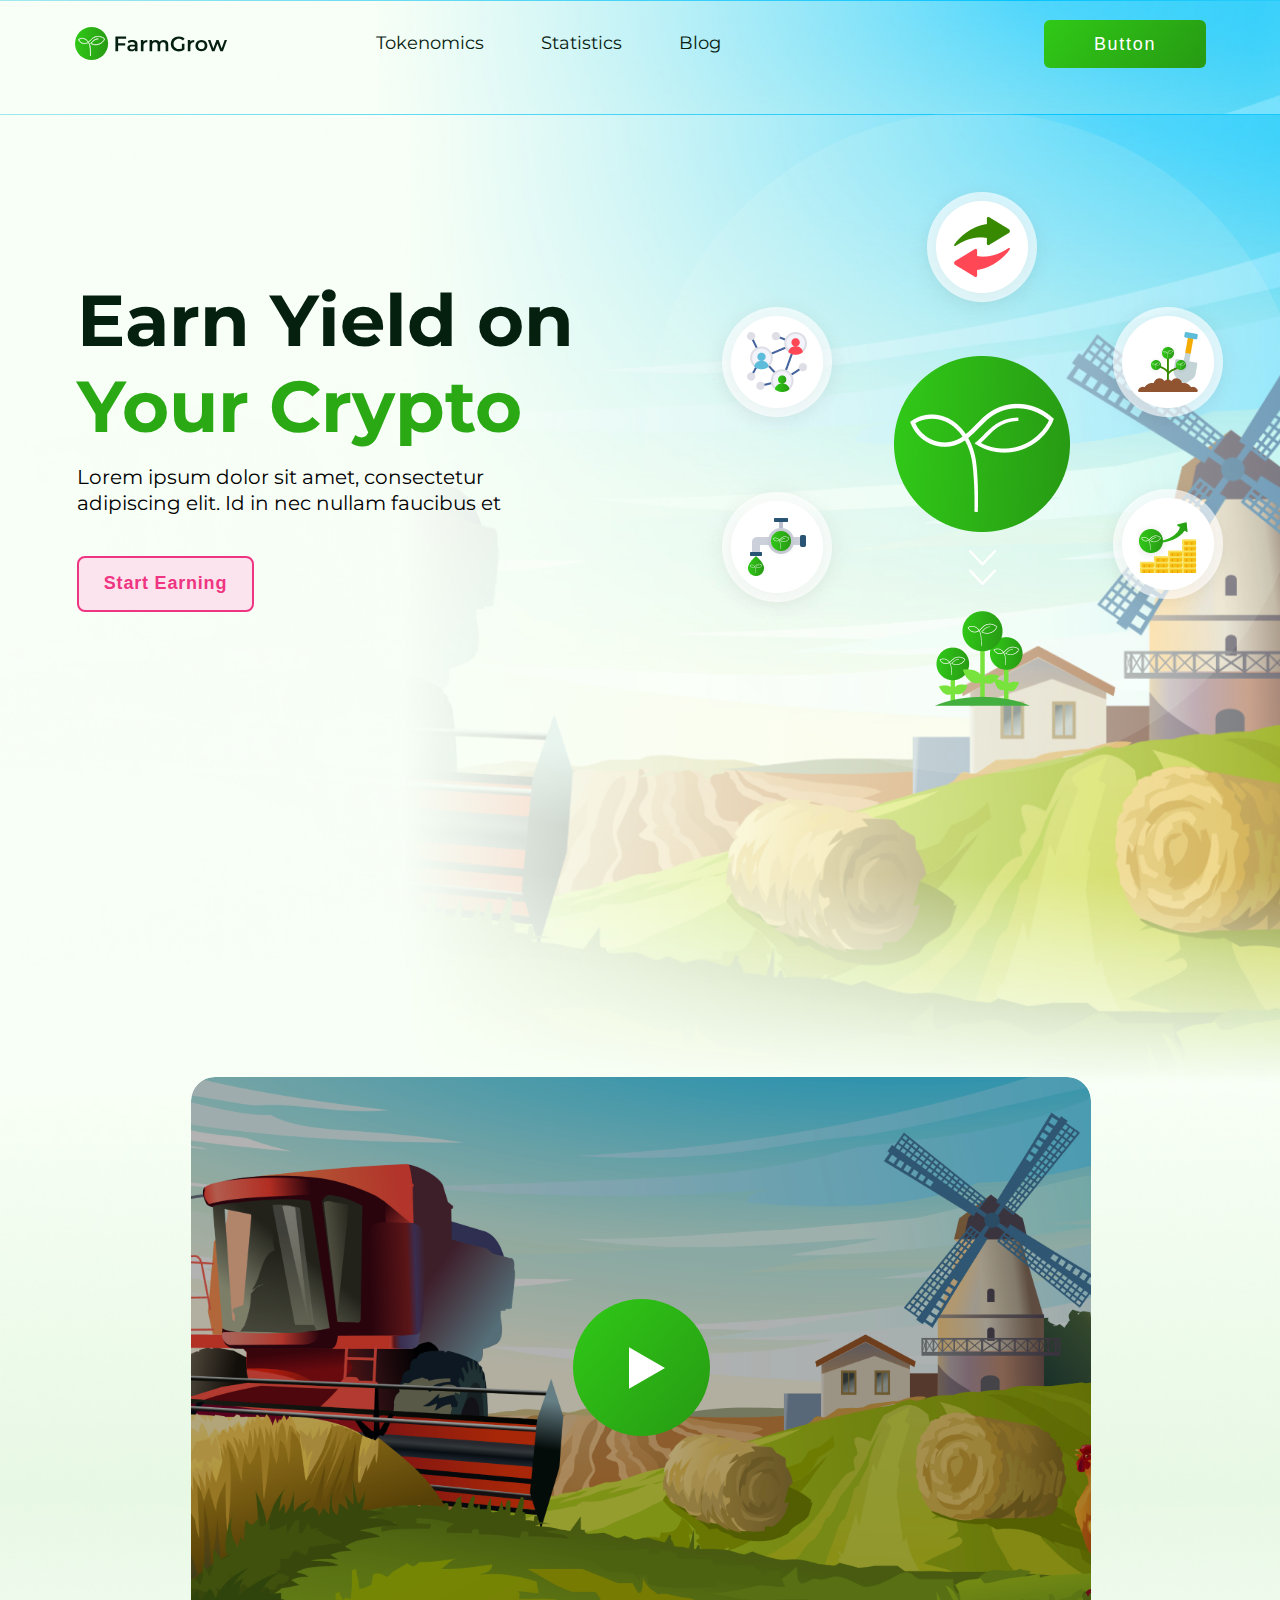
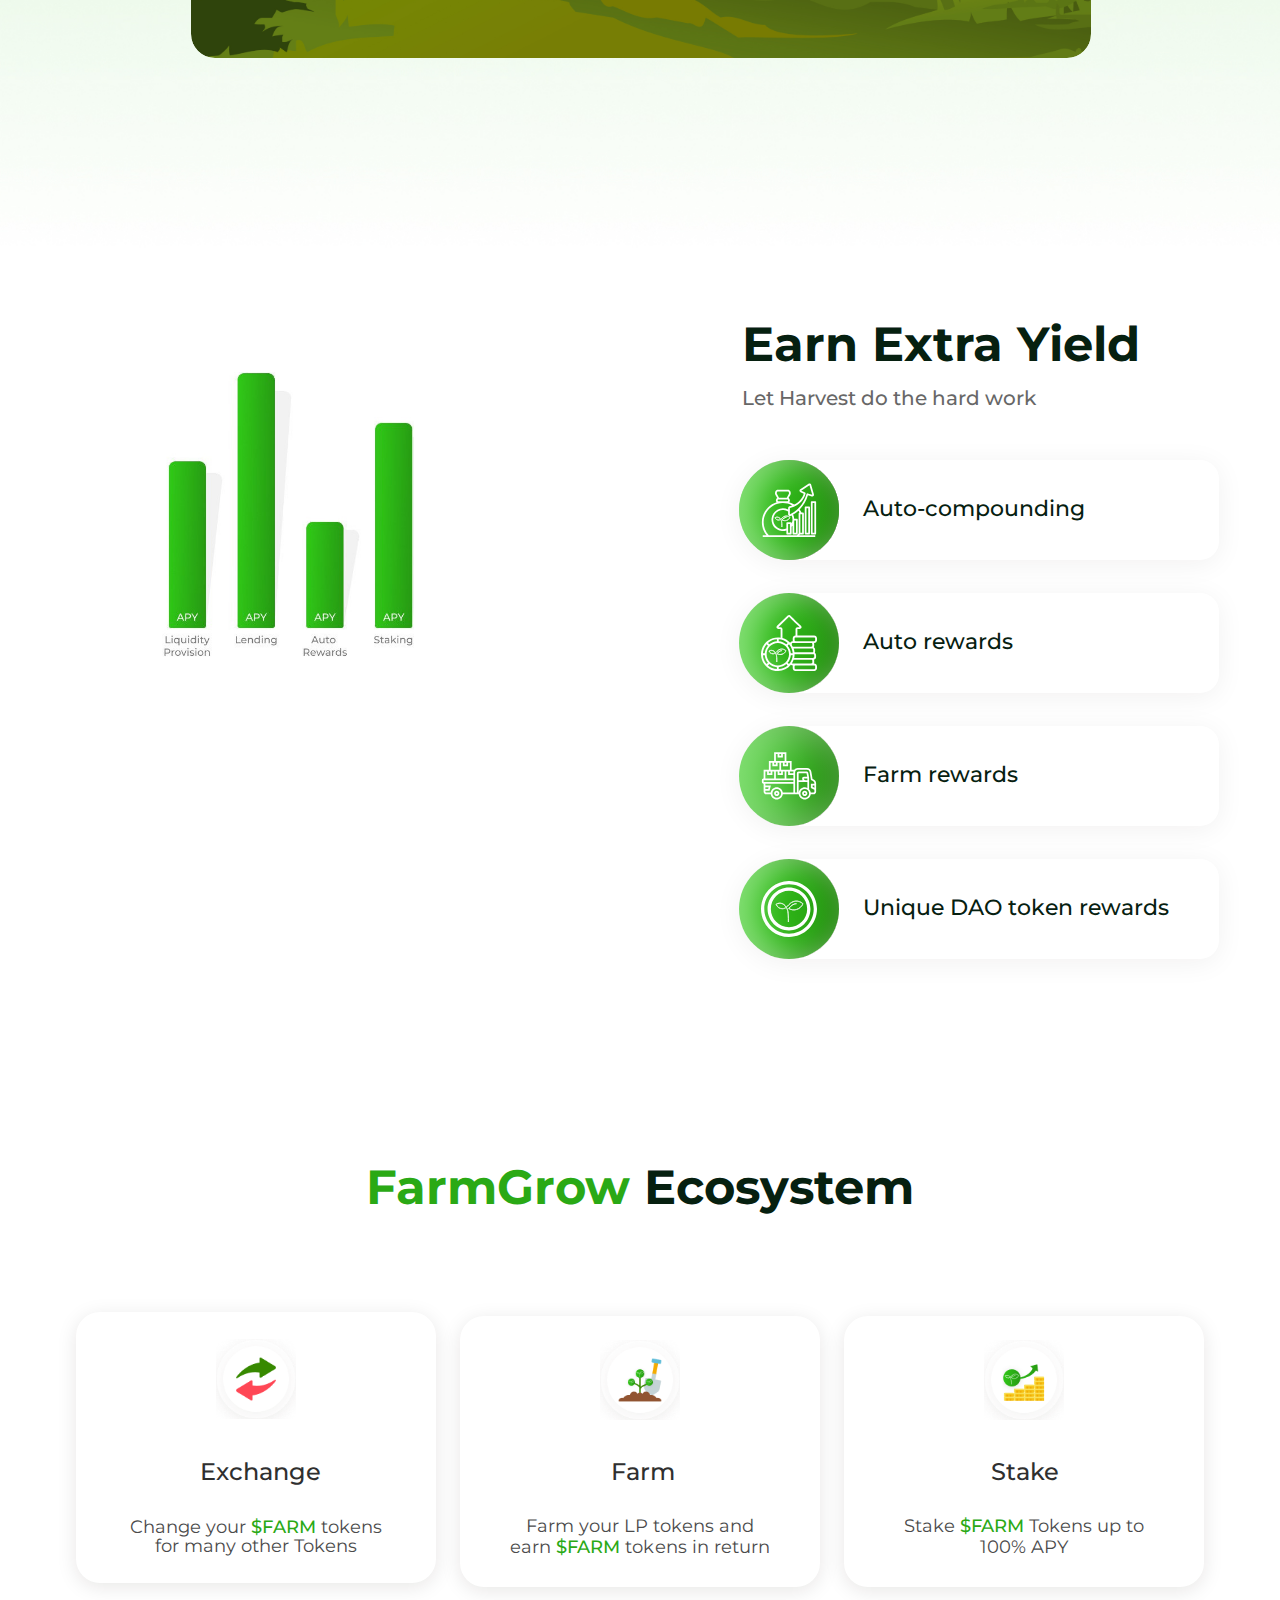
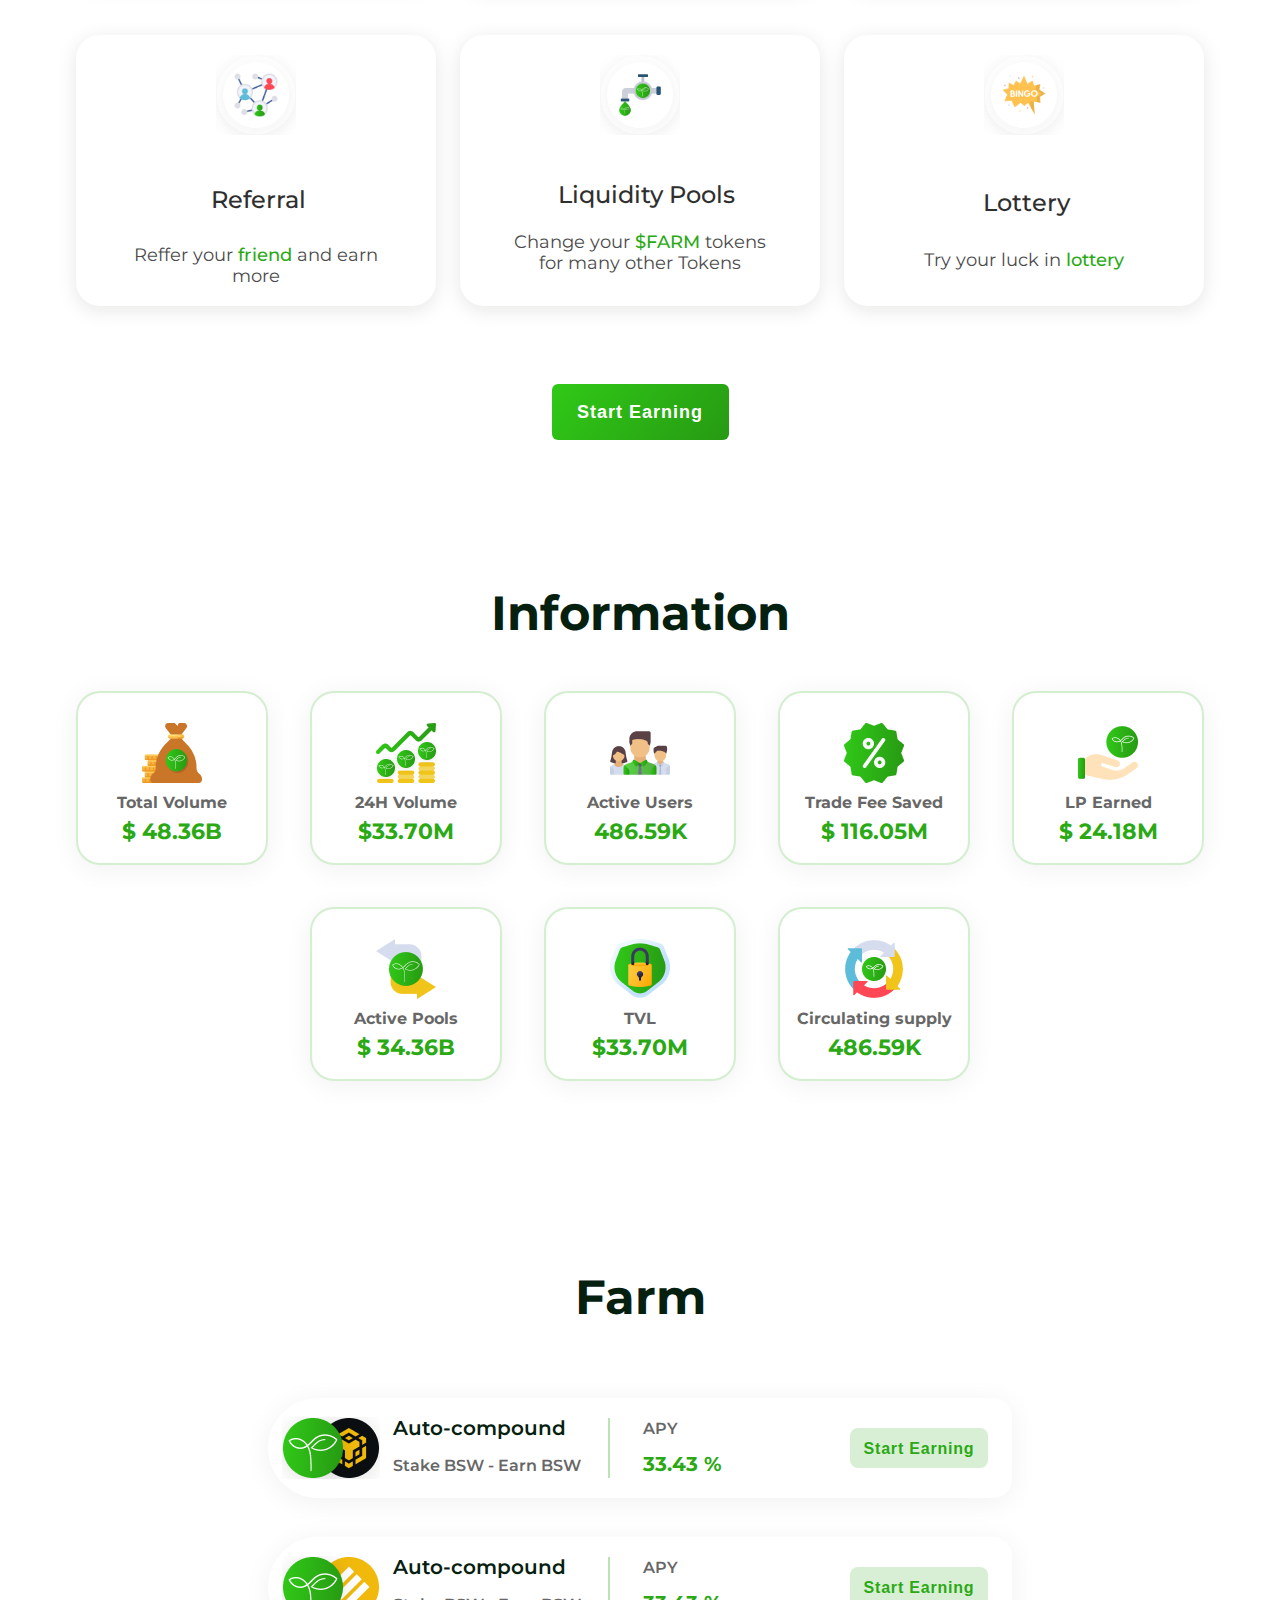
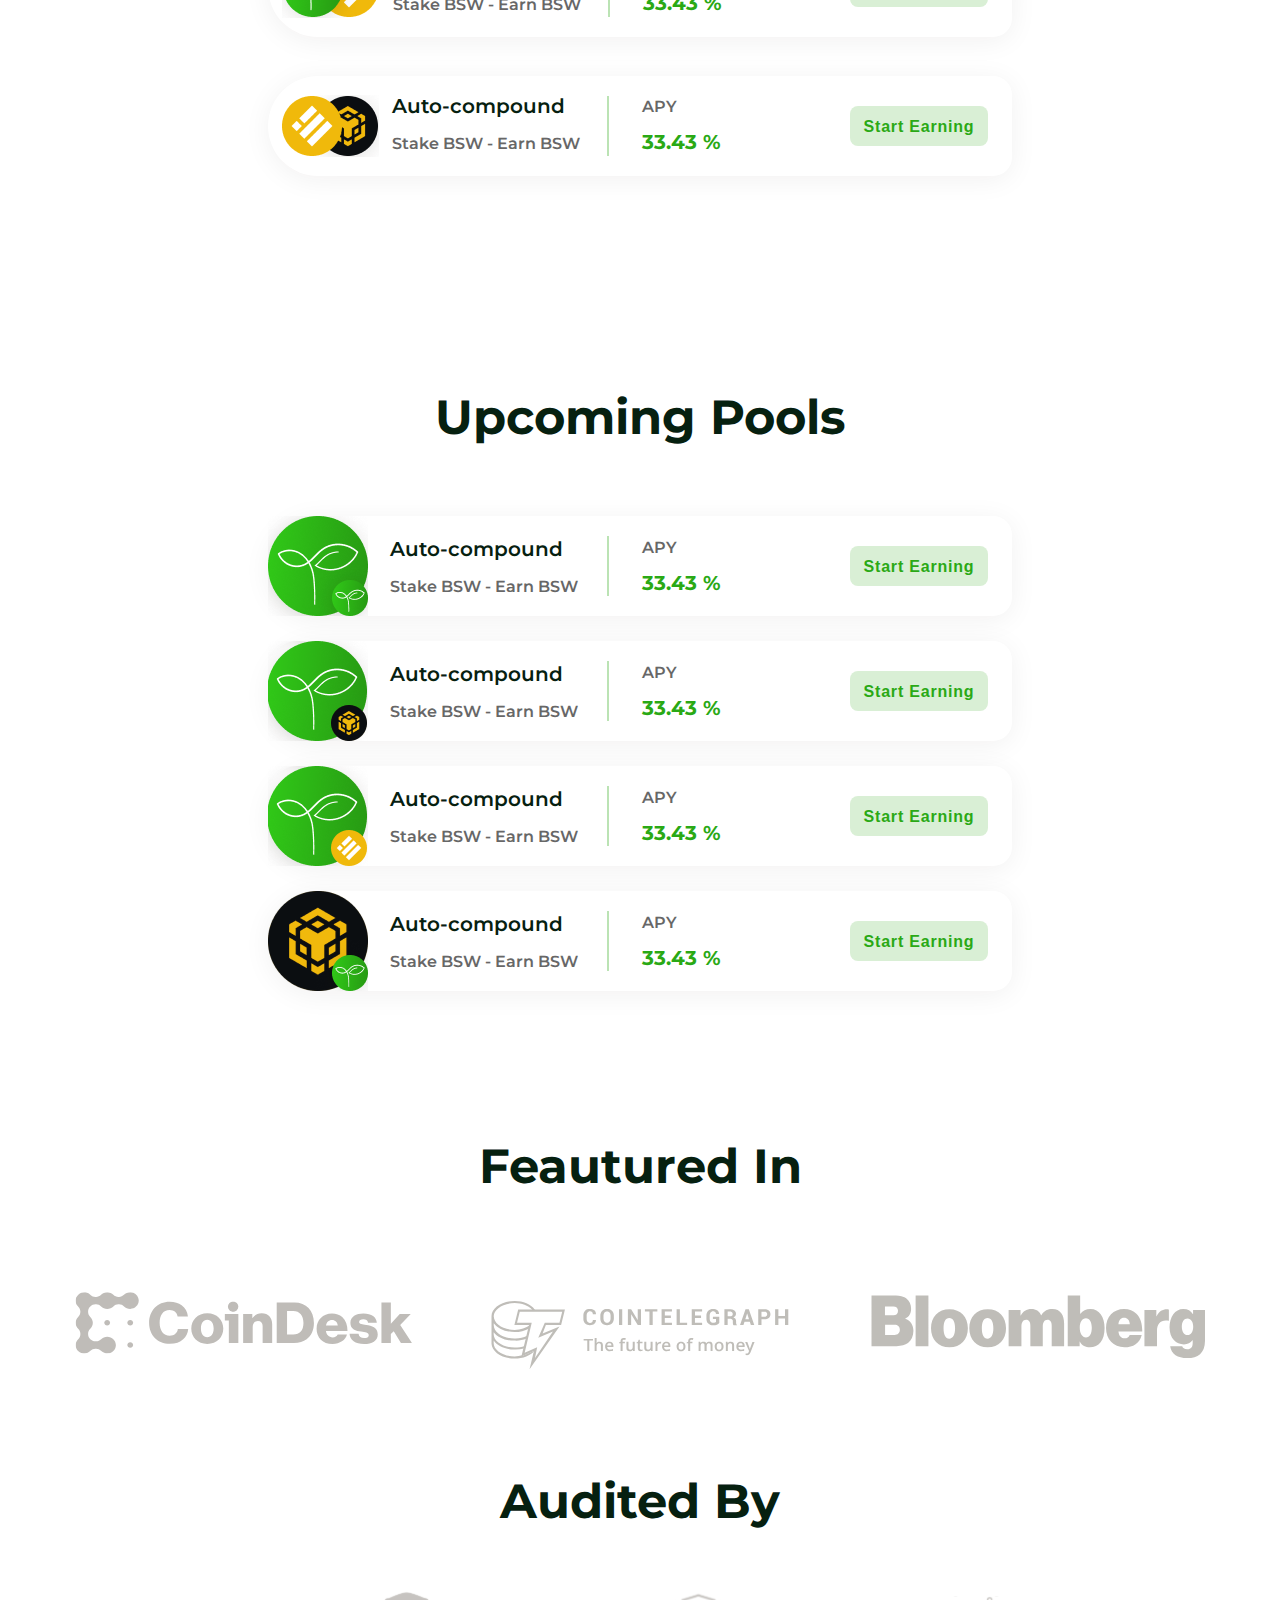
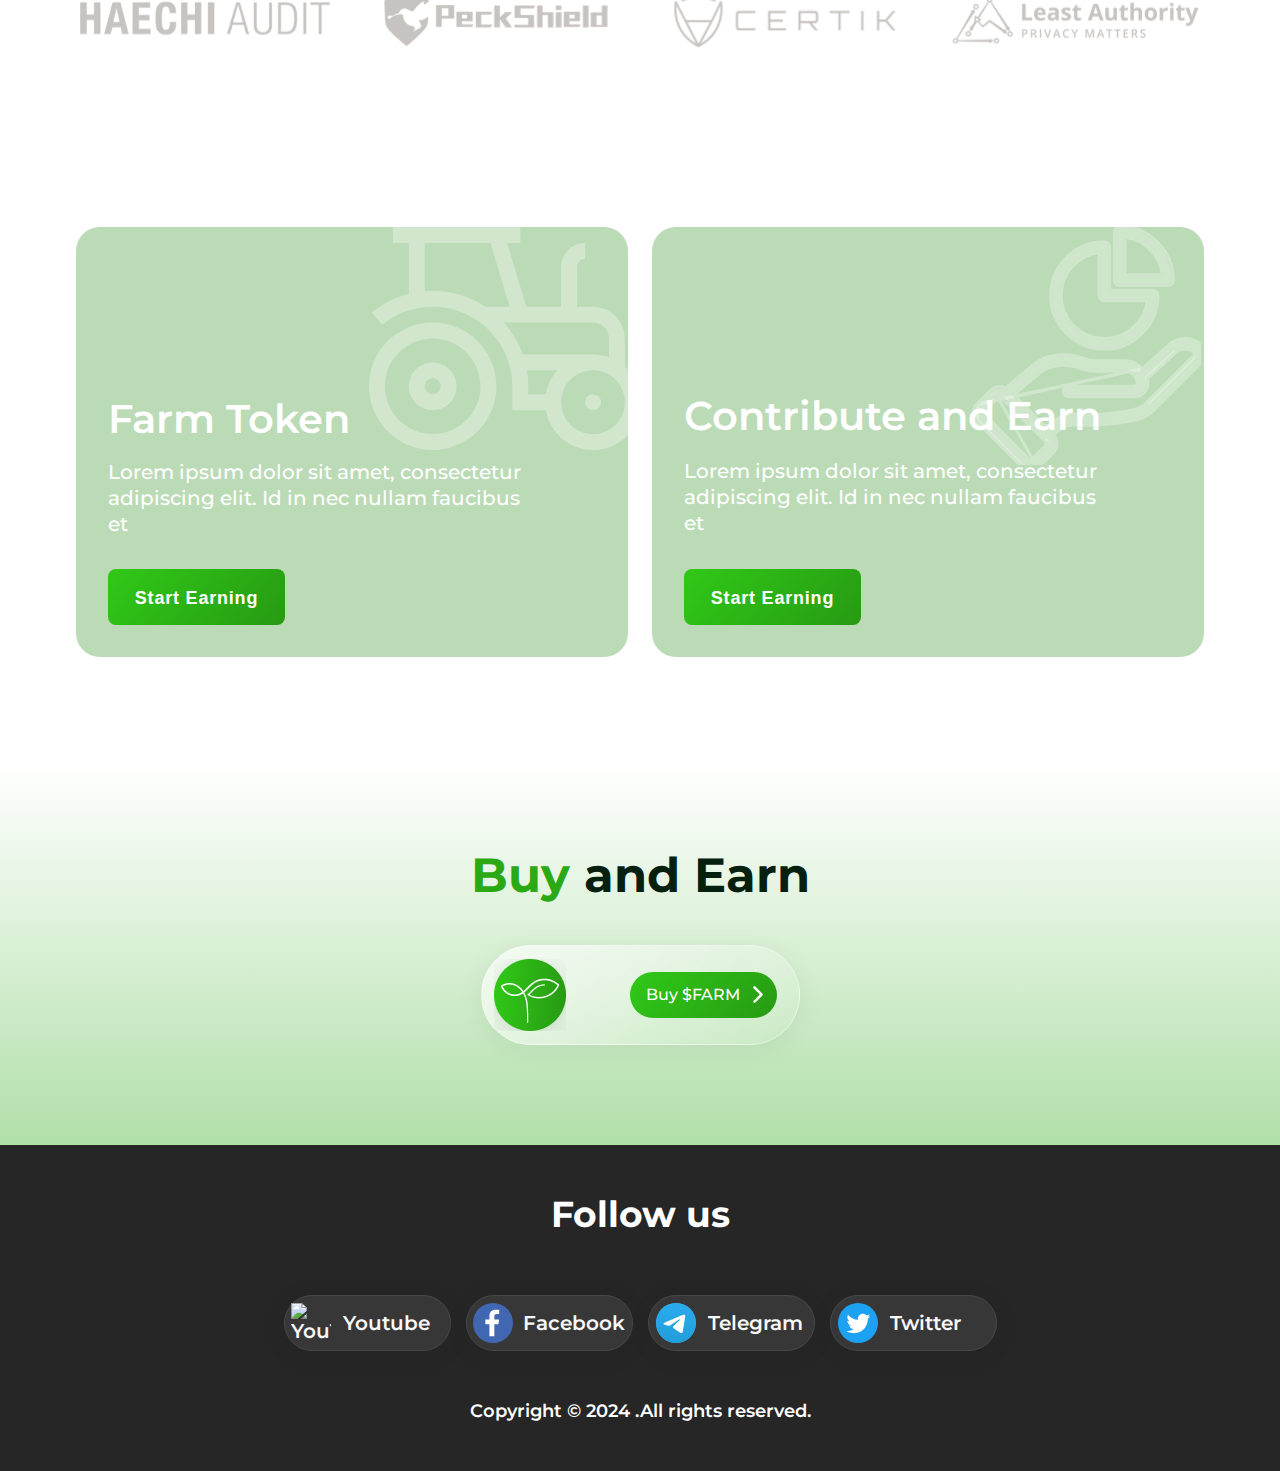
==== commit e82f6825: "PerfectPixel" ====
--- a/index.html
+++ b/index.html
@@ -208,7 +208,7 @@
                   alt="referral"
                 />
                 <h6 class="features-item">Referral</h6>
-                <p class="features-text features-text-referral">
+                <p class="features-text">
                   Reffer your
                   <span class="primary-color">friend</span>
                   and earn more
@@ -230,7 +230,7 @@
                   atl="lottery"
                 />
                 <p class="features-item">Lottery</p>
-                <p class="features-text features-text-and">
+                <p class="features-text">
                   Try your luck in
                   <span class="primary-color">lottery</span>
                 </p>
--- a/css/style.css
+++ b/css/style.css
@@ -472,6 +472,8 @@
 }
 
 img.img-statistic-2 {
+  width: 312px;
+  height: 286px;
   margin-left: 8px;
 }
 
@@ -532,7 +534,7 @@
   }
 }
 .features-section {
-  padding: 69px 0 40px 0;
+  padding: 73px 0 40px 0;
 }
 .features-section .headline {
   margin-bottom: 38px;
@@ -547,7 +549,7 @@
   display: grid;
   gap: var(--offset-lg);
   grid-template-columns: repeat(auto-fill, 360px);
-  margin-bottom: 40px;
+  margin-bottom: 41px;
   justify-content: center;
 }
 
@@ -561,7 +563,9 @@
   justify-content: space-between;
   align-items: center;
   text-align: center;
-  padding: 20px 37px 20px;
+  max-width: 280px;
+  min-height: 204px;
+  padding: 20px 37px 19px;
   margin: 0 auto;
 }
 
@@ -570,14 +574,15 @@
 }
 
 .features-img {
-  max-width: 41%;
+  width: 80px;
+  height: 80px;
+  margin-bottom: 14px;
 }
 
 .features-item {
   font-weight: 500;
   font-size: 18px;
   color: #2f2f2f;
-  margin-bottom: 7px;
 }
 
 .features-text {
@@ -589,29 +594,25 @@
   line-height: 18px;
 }
 
-.features-text-referral {
-  max-width: 174px;
-}
-
-.features-sublist-and {
-  margin-bottom: 39px;
-}
-
-.features-text-and {
-  margin-bottom: 21px;
+.features-sublist:nth-child(4) {
+  padding: 20px 50px 19px;
+}
+
+.features-sublist:nth-child(6) {
+  padding: 20px 37px 35px;
 }
 
 @media (min-width: 768px) {
   /* FEATURES  */
   .features-section {
-    padding: 100px 0 74px;
+    padding: 100px 0 75px;
   }
   .features-section .headline {
     margin-bottom: 96px;
   }
   .features-list {
     gap: 44px 24px;
-    margin-bottom: 78.4px;
+    margin-bottom: 78px;
     justify-content: center;
   }
   .features-item {
@@ -624,6 +625,8 @@
     margin: 0;
     padding: 20px 45px 32px;
     aspect-ratio: 36/27;
+    min-height: 271px;
+    min-width: 360px;
     gap: 10px;
   }
   .features-sublist:nth-child(1) {
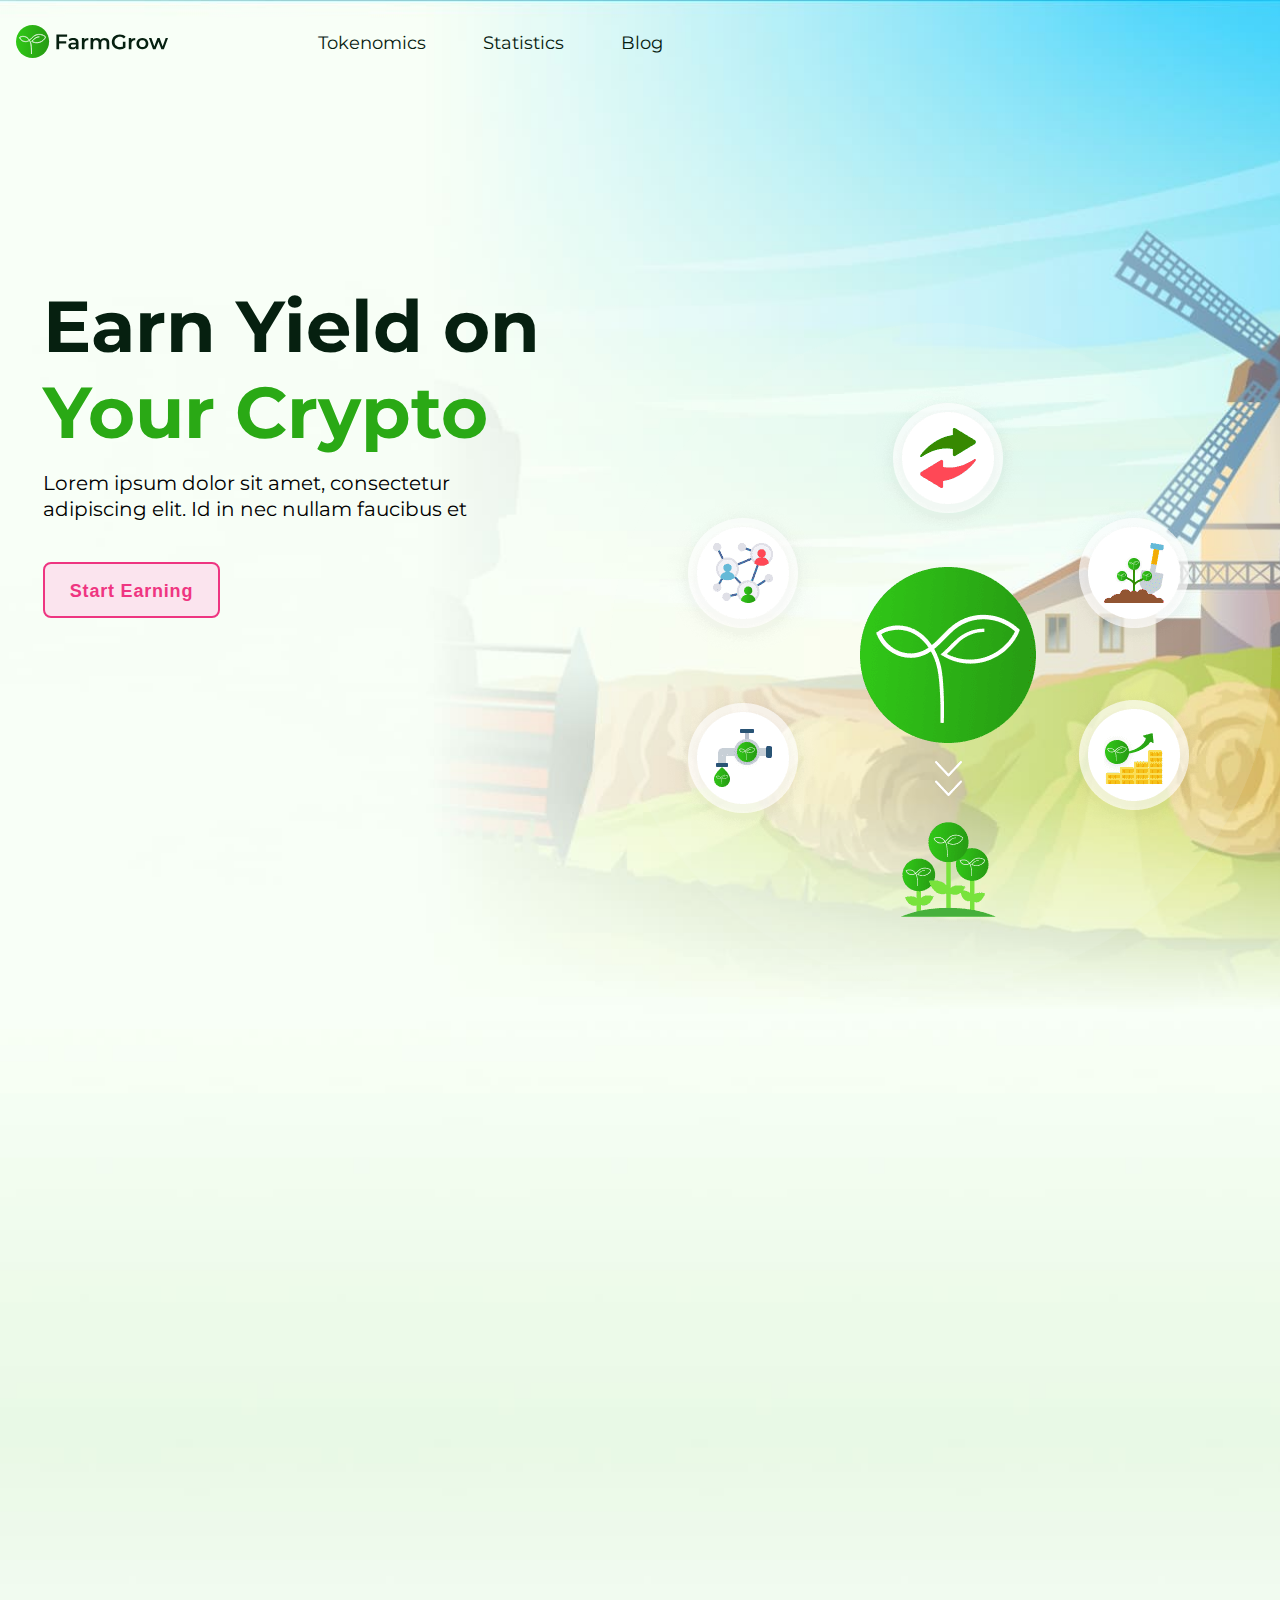
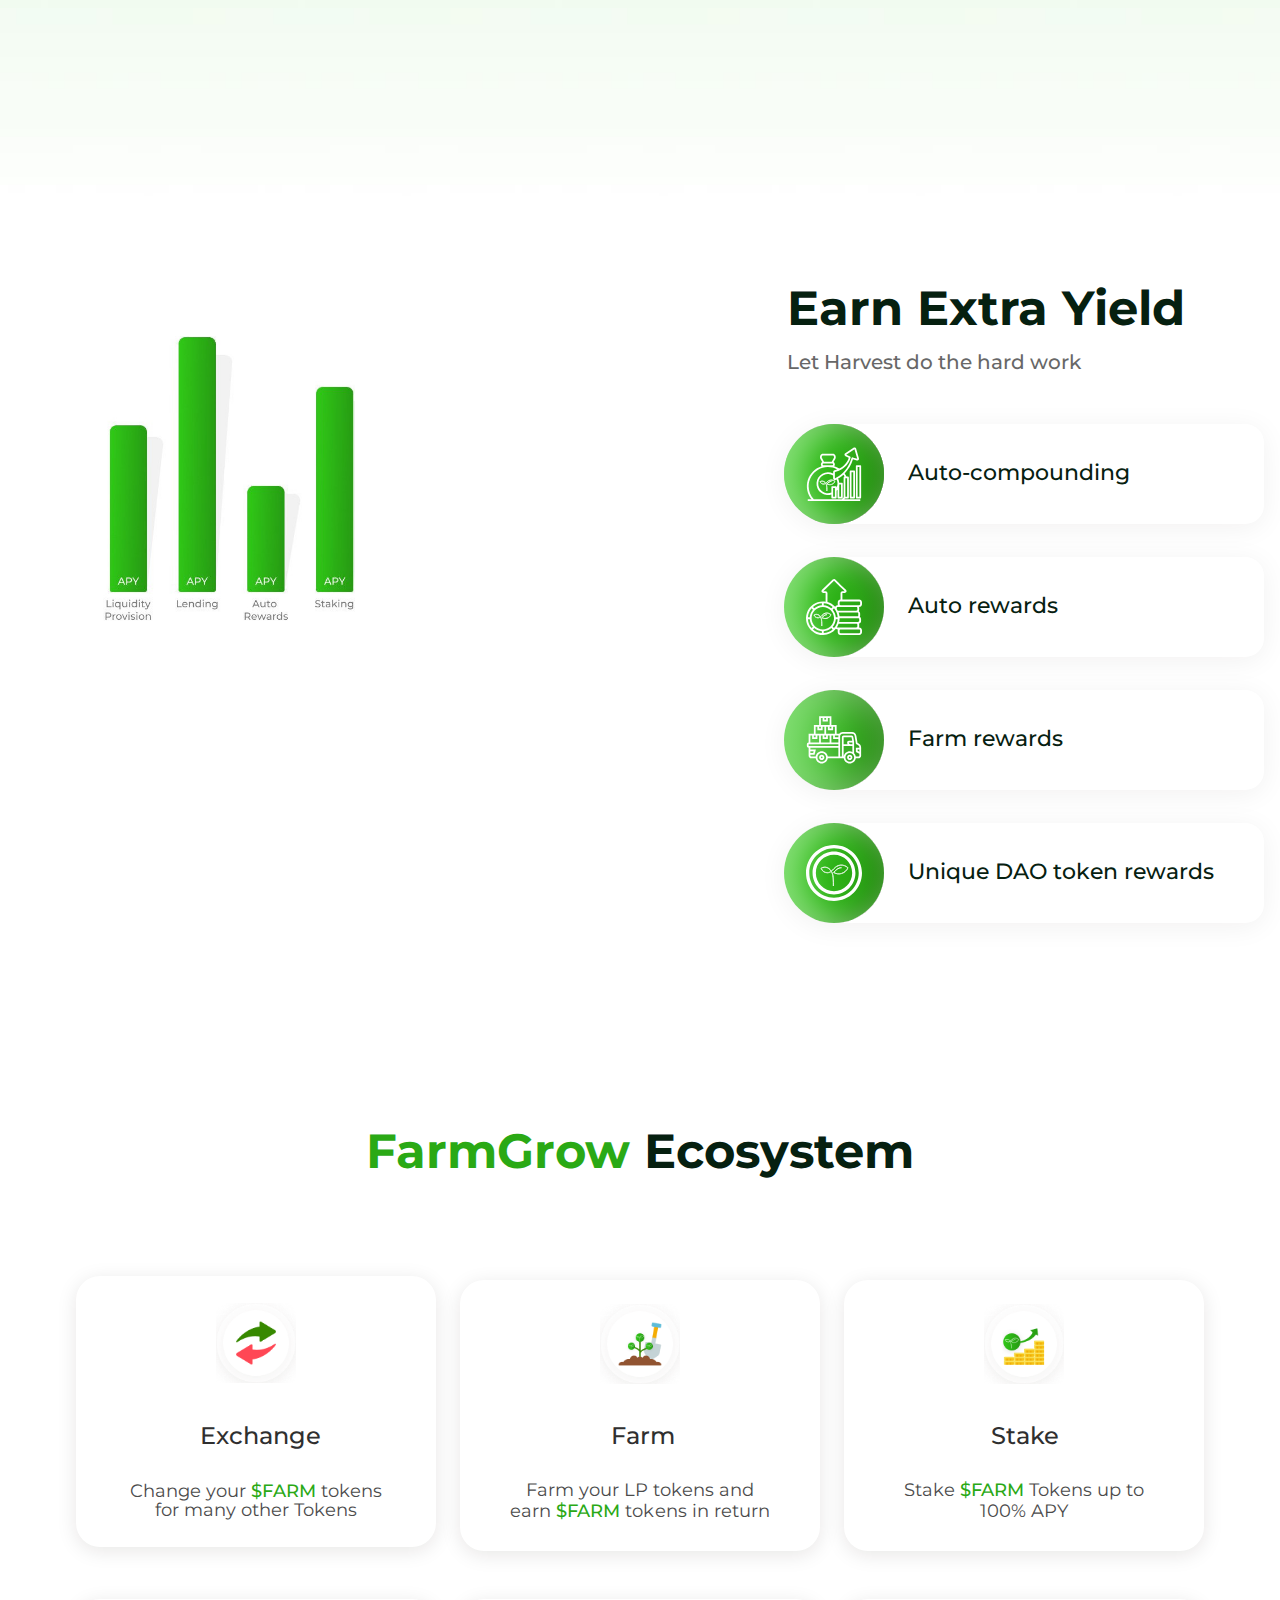
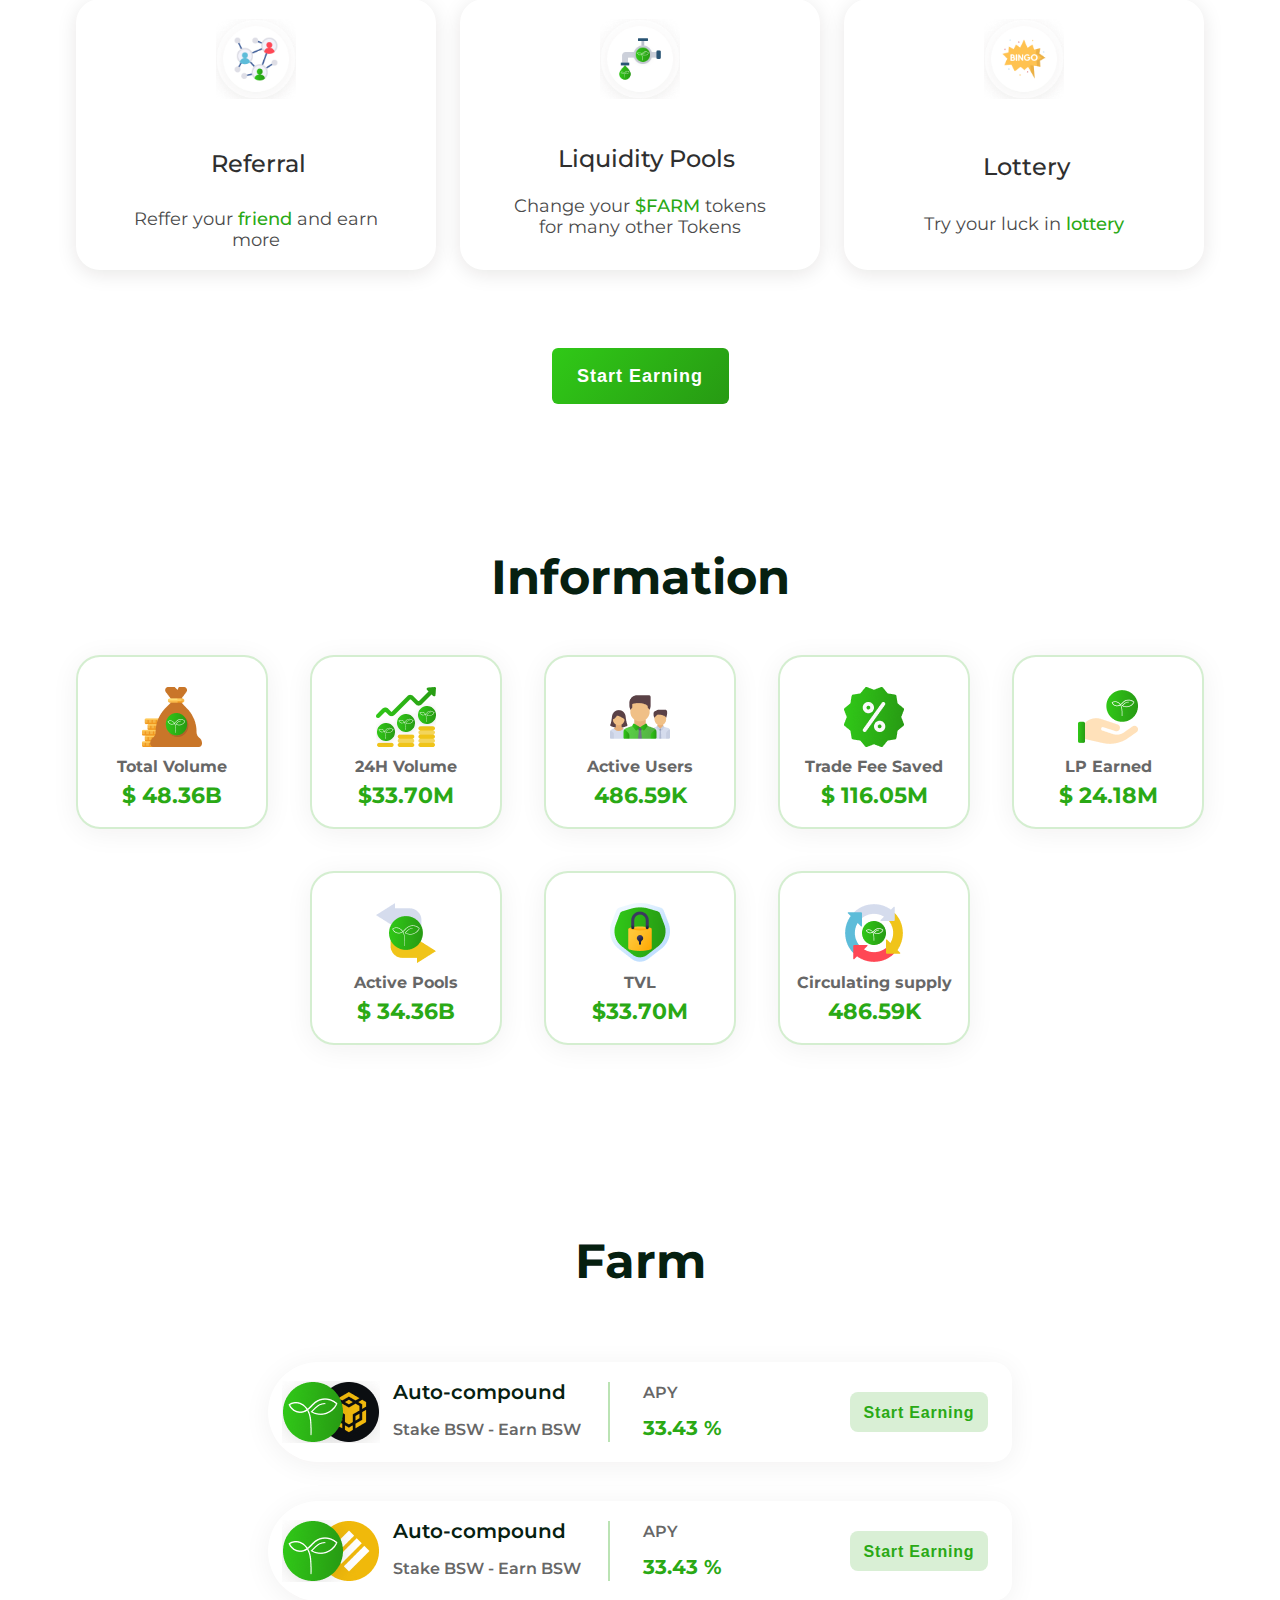
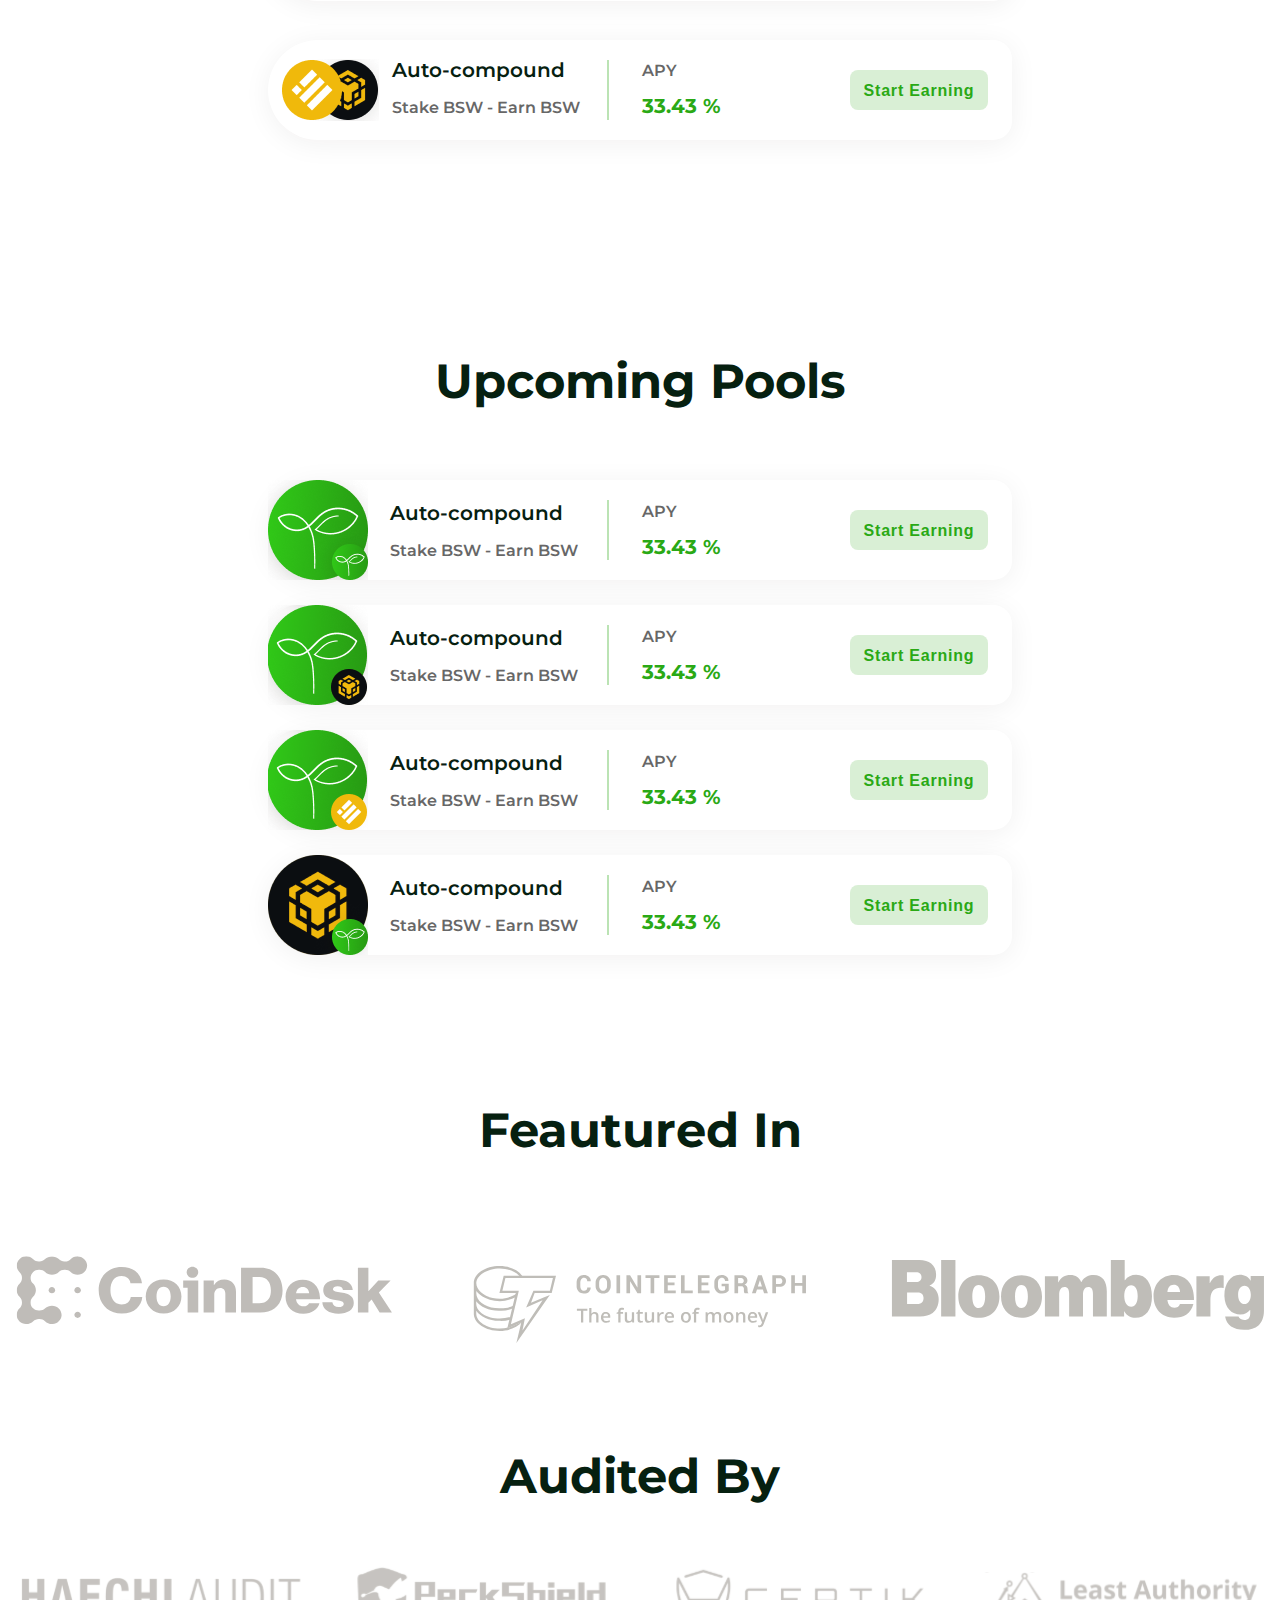
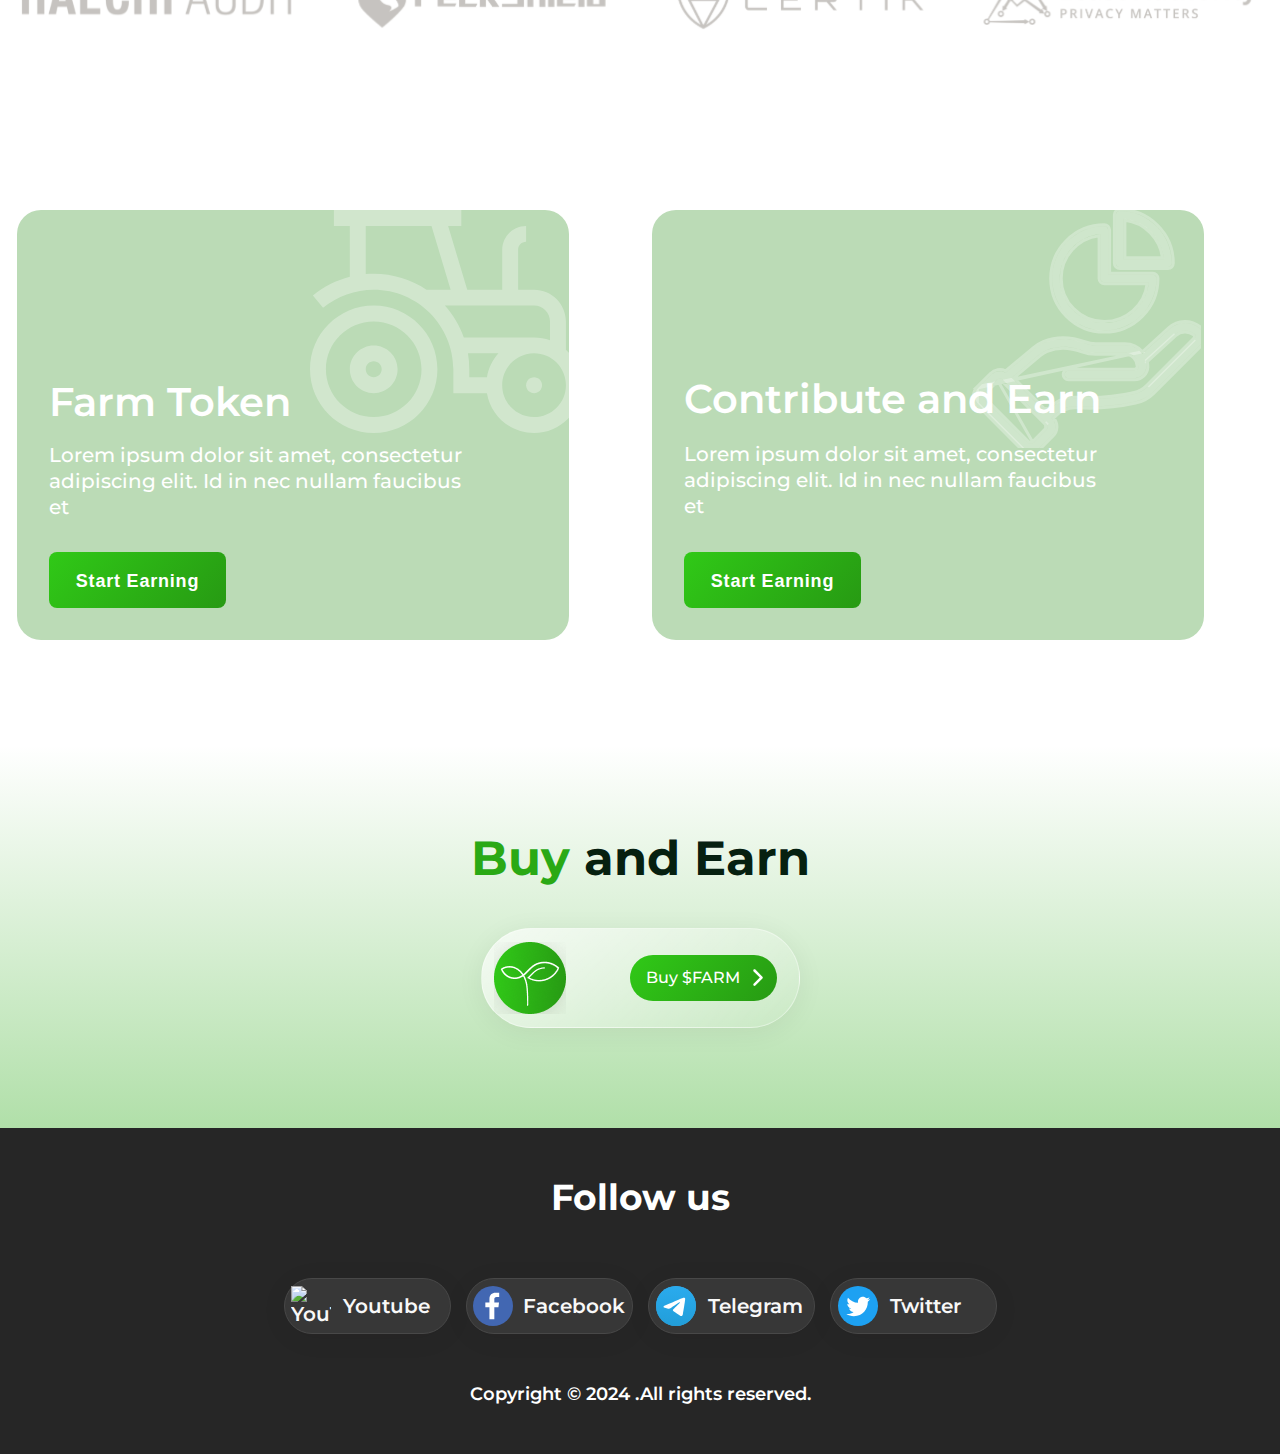
==== commit ece54dfa: "Comit 33 Header, Hero" ====
--- a/index.html
+++ b/index.html
@@ -28,11 +28,11 @@
   </head>
   <body>
     <div class="wrapper">
-      <div class="bg-wrapper">
+      <div class="hero-wrapper">
         <!-- HEADER -->
         <header class="header">
-          <div class="container">
-            <a href="#">
+          <div class="container container-flex">
+            <a class="logo-link" href="#">
               <img class="logo" src="images/logo-two.svg" />
             </a>
             <div class="nav">
@@ -49,7 +49,6 @@
                   </li>
                 </ul>
                 <button class="btn btn-header-activ">Start Earning</button>
-                <button class="btn btn-header-activ-2">Button</button>
               </div>
               <button class="mobile-menu-btn">
                 <span class="span-1"></span>
@@ -59,47 +58,43 @@
             </div>
           </div>
         </header>
+        <!--HERO -->
+        <section class="hero-section">
+          <div class="container">
+            <div class="hero-box">
+              <div class="title-hero">
+                <div class="title-hero-box">
+                  <h1 class="title">Earn Yield on</h1>
+                  <span class="title highlight-color">Your Crypto</span>
+                </div>
+                <p class="subtitle">
+                  Lorem ipsum dolor sit amet, consectetur adipiscing elit. Id in
+                  nec nullam faucibus et
+                </p>
+                <button class="btn btn-outline-light">Start Earning</button>
+              </div>
+              <img
+                class="img-hero"
+                src="images/hero-icons-circle.png"
+                alt="Plan FarmGrow"
+              />
+            </div>
+            <div class="hero-video">
+              <iframe
+                width="560"
+                height="315"
+                src="https://www.youtube.com/embed/TCk6LeLZF0M?si=AyCtodBOA5Y74MLN"
+                title="YouTube video player"
+                frameborder="0"
+                allow="accelerometer; autoplay; clipboard-write; encrypted-media; gyroscope; picture-in-picture; web-share"
+                referrerpolicy="strict-origin-when-cross-origin"
+                allowfullscreen
+              ></iframe>
+            </div>
+          </div>
+        </section>
       </div>
-      <!--HERO -->
       <main class="main">
-        <div class="bg-wrapper">
-          <section class="hero-section">
-            <div class="container">
-              <div class="hero-box">
-                <div class="title-hero">
-                  <div class="title-hero-box">
-                    <h1 class="title">Earn Yield on</h1>
-                    <span class="title highlight-color">Your Crypto</span>
-                  </div>
-                  <p class="subtitle">
-                    Lorem ipsum dolor sit amet, consectetur adipiscing elit. Id
-                    in nec nullam faucibus et
-                  </p>
-                  <button class="btn btn-outline-light">Start Earning</button>
-                </div>
-                <img
-                  class="img-hero"
-                  src="images/hero-icons-circle.png"
-                  alt="Plan FarmGrow"
-                />
-              </div>
-              <!-- <video
-                poster="https://www.youtube.com/watch?v=TCk6LeLZF0M&ab_channel=EpicGardening"
-                src="images/starting.svg"
-              >
-              </video> -->
-              <div class="hero-video">
-                <button class="btn hero-video-btn">
-                  <img
-                    class="hero-video-img"
-                    src="images/starting.svg"
-                    alt="starting"
-                  />
-                </button>
-              </div>
-            </div>
-          </section>
-        </div>
         <!-- TITLE -->
         <section class="statistic-section">
           <div class="container">
--- a/css/style.css
+++ b/css/style.css
@@ -147,7 +147,7 @@
      object-fit: contain;
 }
 
-.bg-wrapper {
+.hero-wrapper {
   background-image: url(../images/fons-two.jpg);
   background-repeat: no-repeat;
   background-size: cover;
@@ -156,12 +156,12 @@
 }
 
 .header {
-  height: 64px;
-  padding-top: 24px;
-  margin-bottom: 32px;
-}
-.header .container {
-  display: flex;
+  min-height: 64px;
+  padding: 24px 0 32px;
+}
+
+.logo-link {
+  flex-shrink: 0;
 }
 
 .nav {
@@ -171,14 +171,8 @@
 
 @media (max-width: 767px) {
   .nav-visible .nav-list-container {
-    display: grid;
-    grid-template-rows: repeat(2, 1fr);
-    justify-content: center;
-    align-items: center;
-    max-height: 266px;
-  }
-  .nav-visible .nav-list {
-    margin-top: 120px;
+    flex-direction: column;
+    padding-top: 120px;
   }
   .nav-visible .mobile-menu-btn {
     width: 24px;
@@ -186,6 +180,9 @@
     margin-right: var(--offset);
     margin-top: 24px;
     margin-left: 0;
+    position: fixed;
+    top: 20px;
+    right: 16px;
   }
   .nav-visible .mobile-menu-btn .span-1 {
     display: none;
@@ -200,6 +197,9 @@
   }
   .nav-visible .mobile-menu-btn .span-3 {
     transform: rotate(-45deg);
+  }
+  .nav-visible .btn-header-activ {
+    opacity: 1;
   }
   .nav-list-container {
     display: flex;
@@ -222,8 +222,7 @@
     -webkit-backdrop-filter: blur(3px);
             backdrop-filter: blur(3px);
   }
-  .nav-visible .nav-list,
-  .nav-visible .btn-header-activ {
+  .nav-visible .nav-list {
     display: flex;
     flex-direction: column;
   }
@@ -235,9 +234,6 @@
   font-size: 18px;
 }
 
-.nav-sublist {
-  margin-left: 40px;
-}
 .nav-sublist a {
   text-decoration: none;
   color: inherit;
@@ -269,36 +265,36 @@
 
 @media (min-width: 768px) {
   /* HEADER */
-  .bg-wrapper {
+  .hero-wrapper {
     background-image: url(../images/fons-one.jpg);
   }
   .header {
-    padding: 20px 0;
-    height: 88px;
-    margin-bottom: 26px;
-  }
-  .btn-header-activ {
-    display: none;
-    font-size: 18px;
-  }
-  .btn-header-activ-2 {
+    min-height: 120px;
+    padding: 20px 0 26px;
+  }
+  .header .container-flex {
     display: flex;
+    flex-direction: column;
+    align-items: center;
+    gap: 20px;
   }
   .nav {
-    min-width: 830px;
+    flex-grow: 1;
+    justify-content: space-between;
   }
   .nav-list-container {
     display: flex;
     justify-content: space-between;
-    min-width: 828px;
+    flex-grow: 1;
+    gap: 20px;
   }
   .nav-list {
     display: flex;
-    justify-content: center;
     align-items: center;
-    gap: 57px;
+    gap: 20px 57px;
     color: var(--text-color);
     font-weight: 400;
+    flex-flow: wrap;
   }
   .nav-sublist {
     margin-left: 0;
@@ -306,9 +302,16 @@
   .mobile-menu-btn {
     display: none;
   }
-  .logo {
-    margin-right: 150px;
-    margin-top: 7px;
+}
+@media (min-width: 991px) {
+  .header .container-flex {
+    flex-direction: row;
+    gap: 40px;
+  }
+}
+@media (min-width: 1170px) {
+  .header .container-flex {
+    gap: 150px;
   }
 }
 .hero-section {
@@ -316,7 +319,7 @@
 }
 
 .container {
-  max-width: 360px;
+  max-width: 1440px;
   padding: 0 var(--offset);
   margin: 0 auto;
 }
@@ -368,9 +371,11 @@
 }
 
 .hero-video {
-  background-image: url(../images/hero-video.svg);
-  width: 900px;
-  height: 581px;
+  background-image: url(../images/.jpg);
+  position: relative;
+  width: 100%;
+  max-width: 900px;
+  aspect-ratio: 9/5.8;
   background-repeat: no-repeat;
   background-size: cover;
   display: flex;
@@ -378,8 +383,18 @@
   align-items: center;
   cursor: pointer;
   border-radius: var(--border-radius);
-  margin: 0 0 148px 141px;
+  margin: 0 auto;
   display: none;
+  overflow: hidden;
+}
+.hero-video iframe {
+  position: absolute;
+  top: 0;
+  left: 0;
+  width: 100%;
+  height: 100%;
+  -o-object-fit: cover;
+     object-fit: cover;
 }
 
 .hero-video-img {
@@ -400,21 +415,20 @@
   }
   .hero-box {
     display: flex;
-    padding-bottom: 303px;
+    min-height: 1070px;
     gap: 27px;
   }
   .headline {
     font-size: 48px;
   }
   .container {
-    max-width: 1162px;
     margin: 0 auto;
   }
   .title-hero {
-    margin-left: 27px;
+    padding: 163px 0 0 27px;
   }
   .title-hero-box {
-    margin: 163px 0 53px;
+    margin-bottom: 53px;
   }
   .title {
     font-size: 72px;
@@ -1222,15 +1236,6 @@
   opacity: 0.8;
 }
 
-.btn-header-activ {
-  width: 140px;
-  height: 40px;
-  border-radius: 8px;
-  display: none;
-  margin-left: 40px;
-  padding: 4px 0 0 0;
-}
-
 .btn,
 .btn-outline-light {
   font-weight: 500;
@@ -1243,6 +1248,16 @@
   max-width: 140px;
 }
 
+.btn-header-activ {
+  min-width: 162px;
+  height: 48px;
+  border-radius: 8px;
+  font-size: 18px;
+  letter-spacing: 1.7px;
+  padding: 4px 0 0 0;
+  opacity: 0;
+}
+
 .btn-primary,
 .btn-outline-light {
   font-weight: 600;
@@ -1296,19 +1311,12 @@
   flex-shrink: 0;
 }
 
-.btn-header-activ-2 {
-  min-width: 162px;
-  height: 48px;
-  font-size: 18px;
-  margin-right: -2px;
-  letter-spacing: 1.7px;
-  display: none;
-}
-
 .hero-video-btn {
+  position: relative;
+  z-index: 1;
   border-radius: 100%;
-  min-width: 137px;
-  min-height: 137px;
+  width: 137px;
+  height: 137px;
 }
 
 @media (min-width: 768px) {
@@ -1316,15 +1324,11 @@
     font-weight: 600;
     font-size: var(--list-font-size);
   }
-  .btn-header-activ-2 {
-    display: flex;
-  }
   .btn-outline-light {
     min-width: 177px;
     height: 56px;
     font-size: 18px;
-    margin-top: 0;
-    padding: 0 0 1px 0;
+    margin-bottom: 0;
     letter-spacing: 0.8px;
     border-radius: 8px;
   }
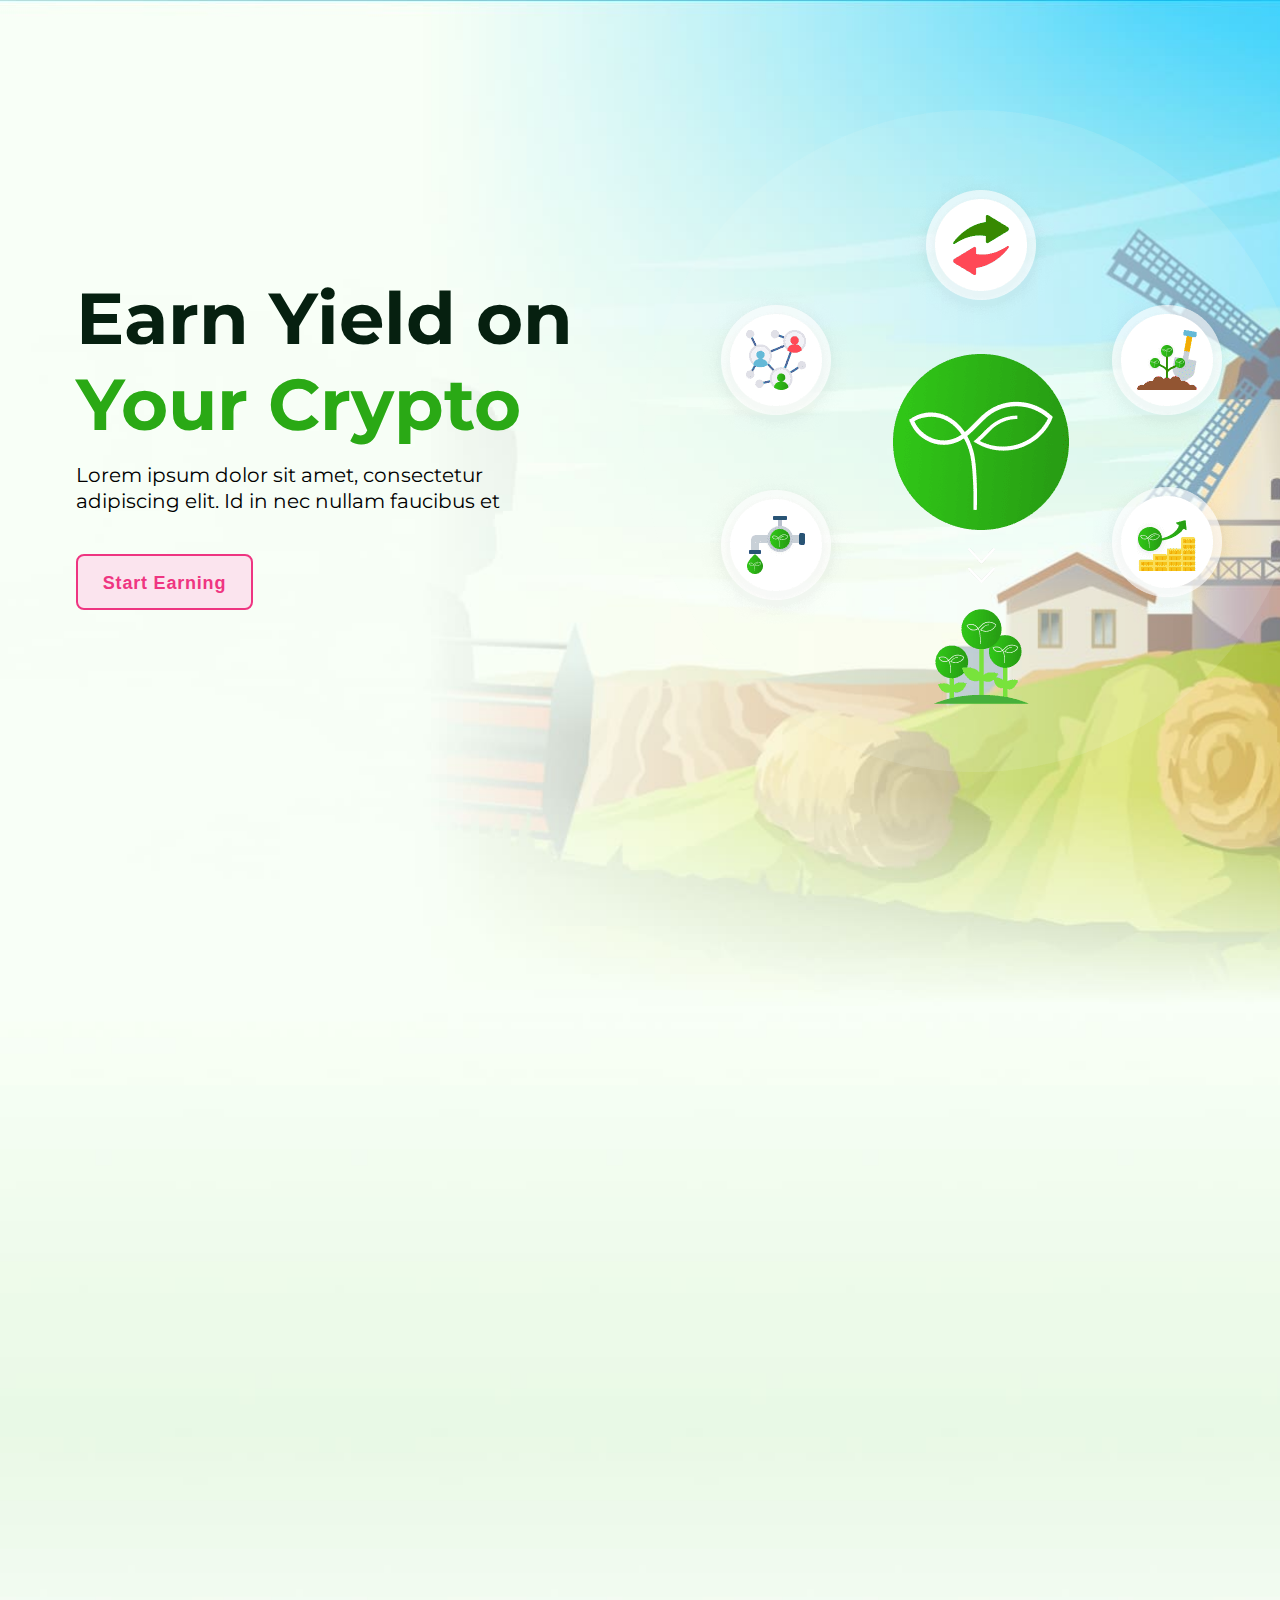
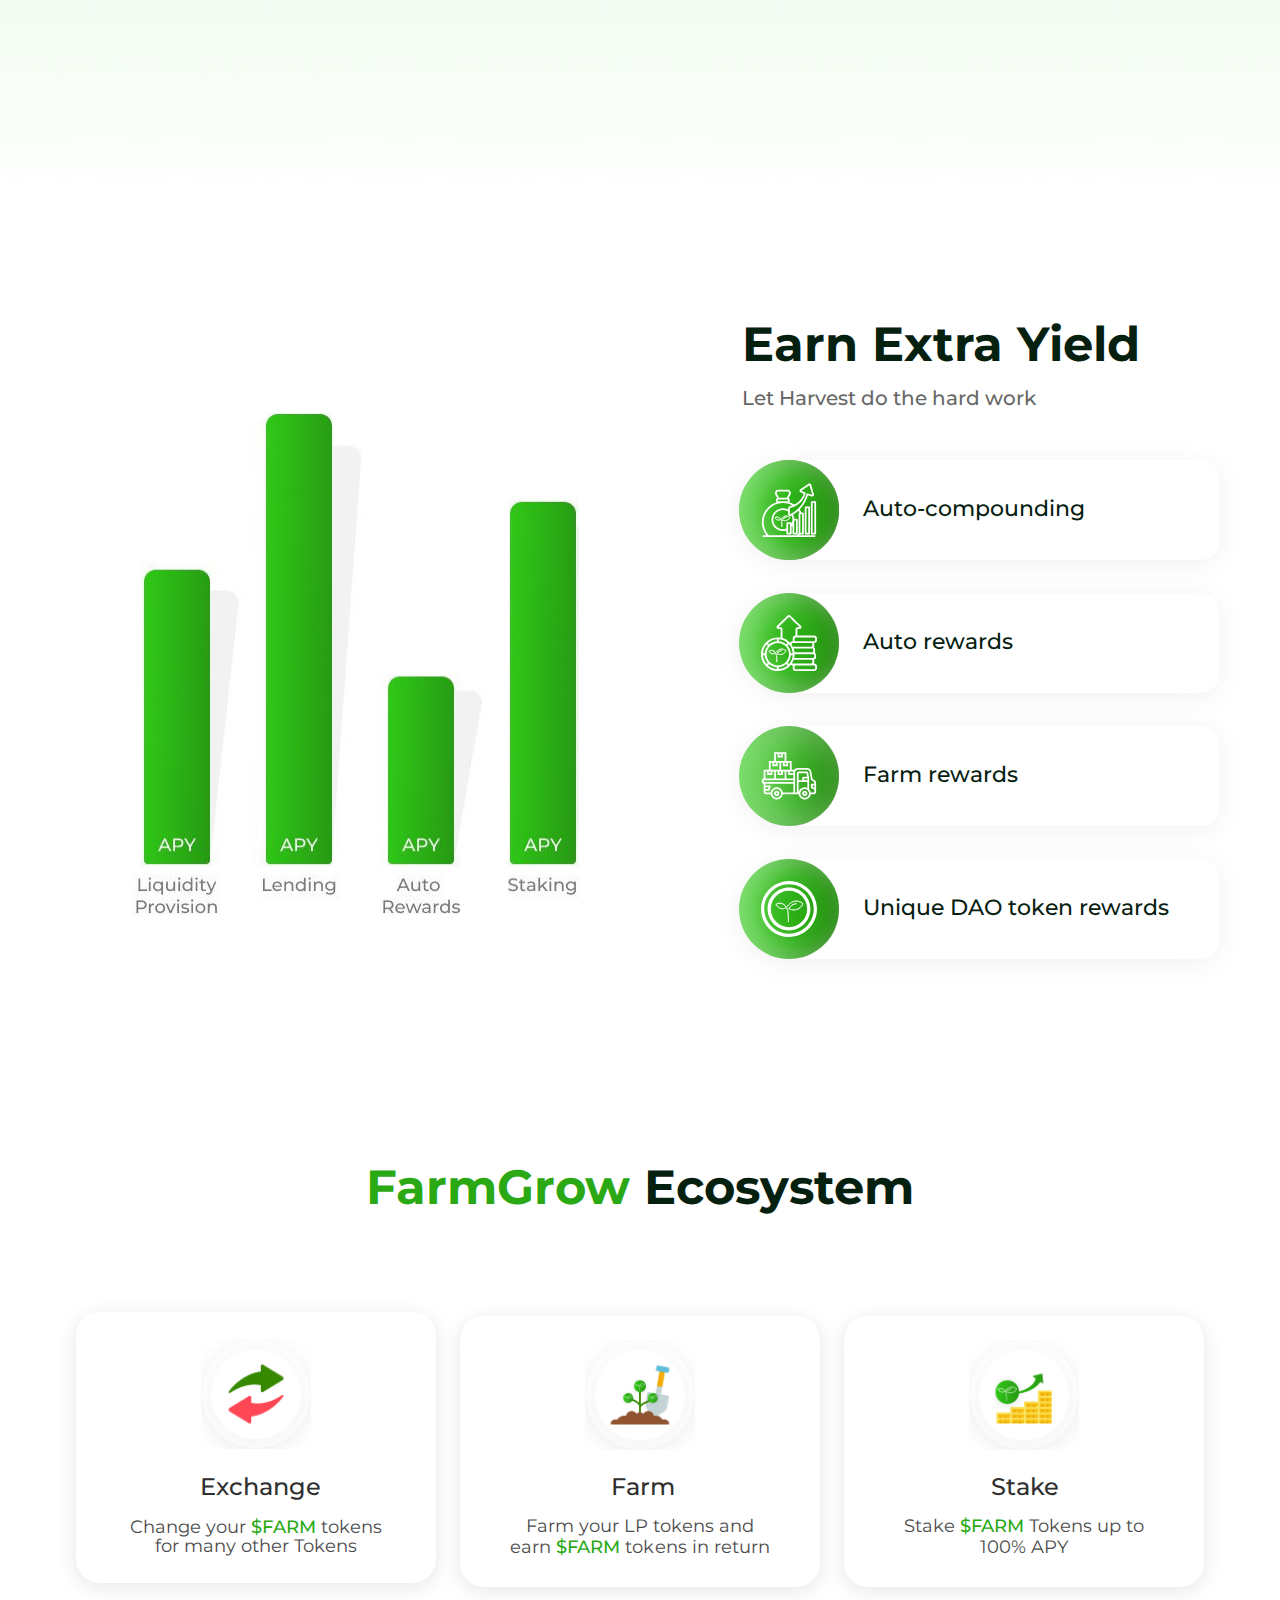
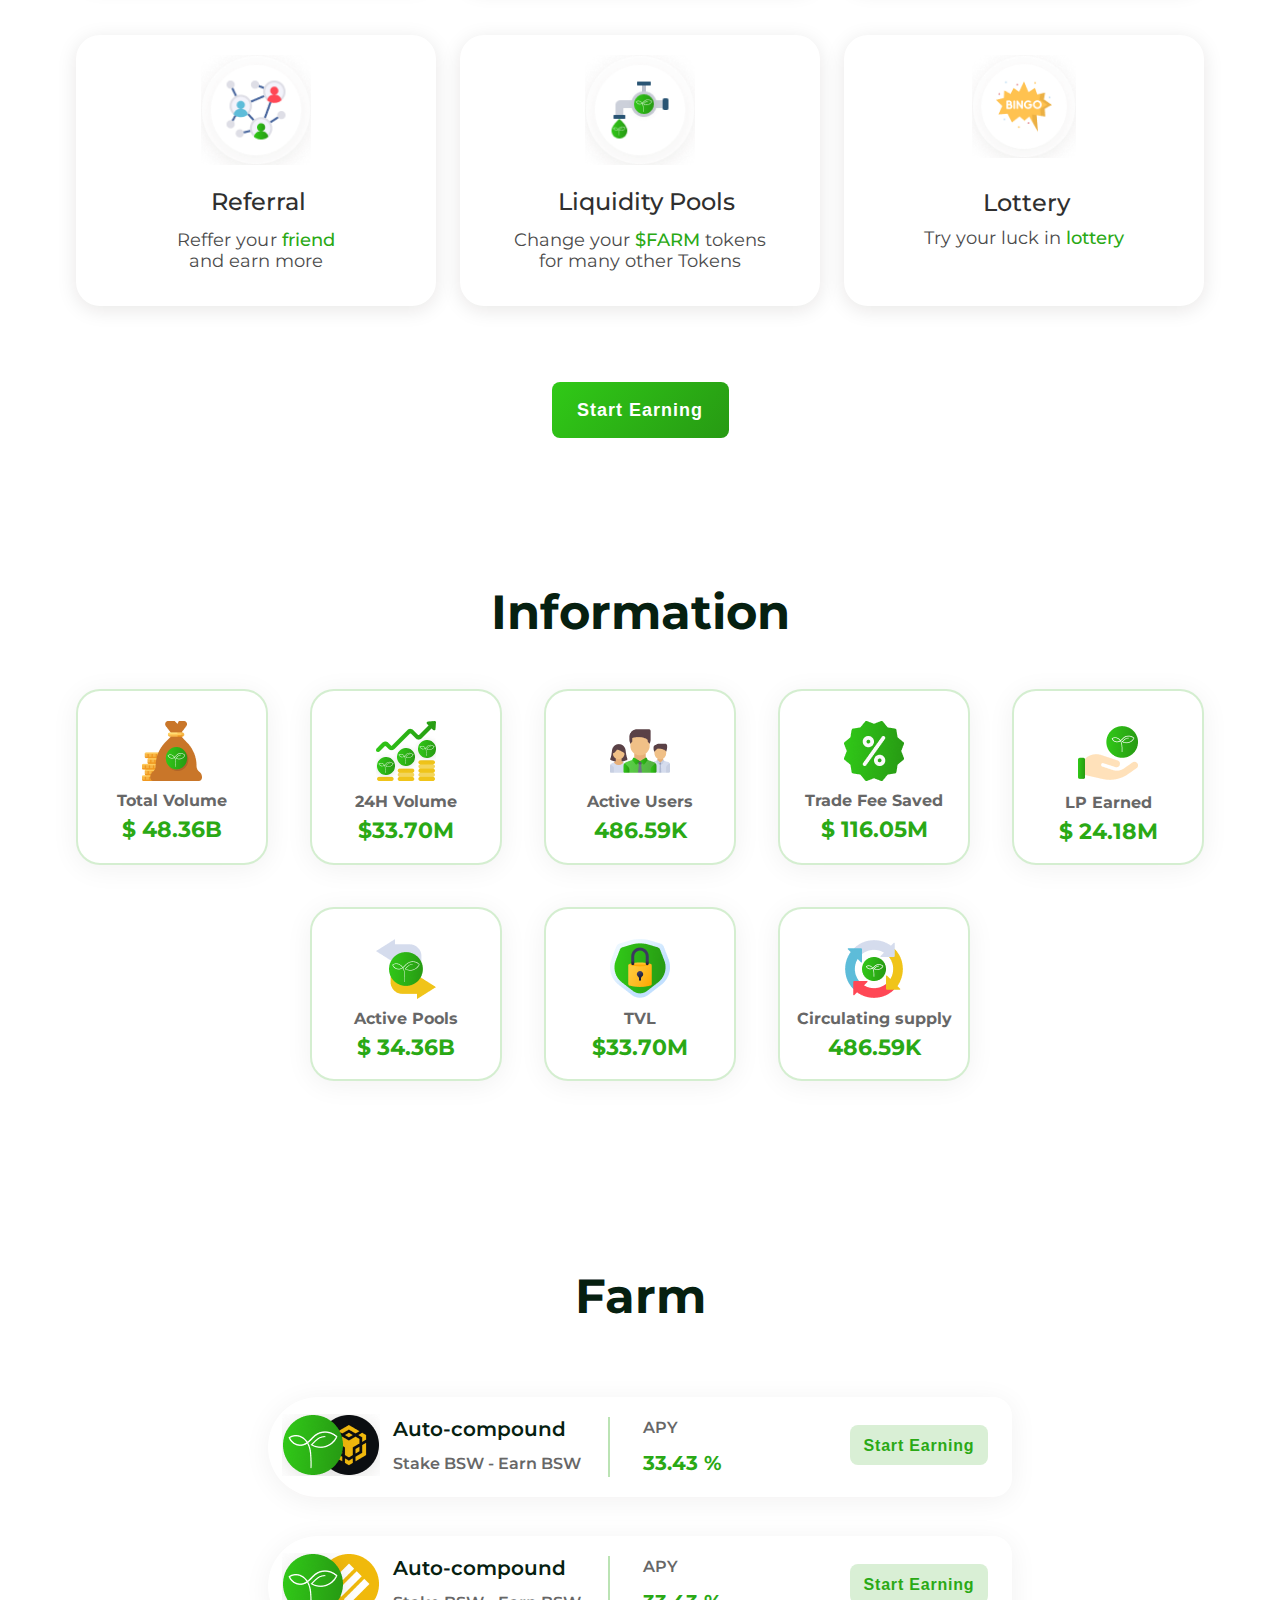
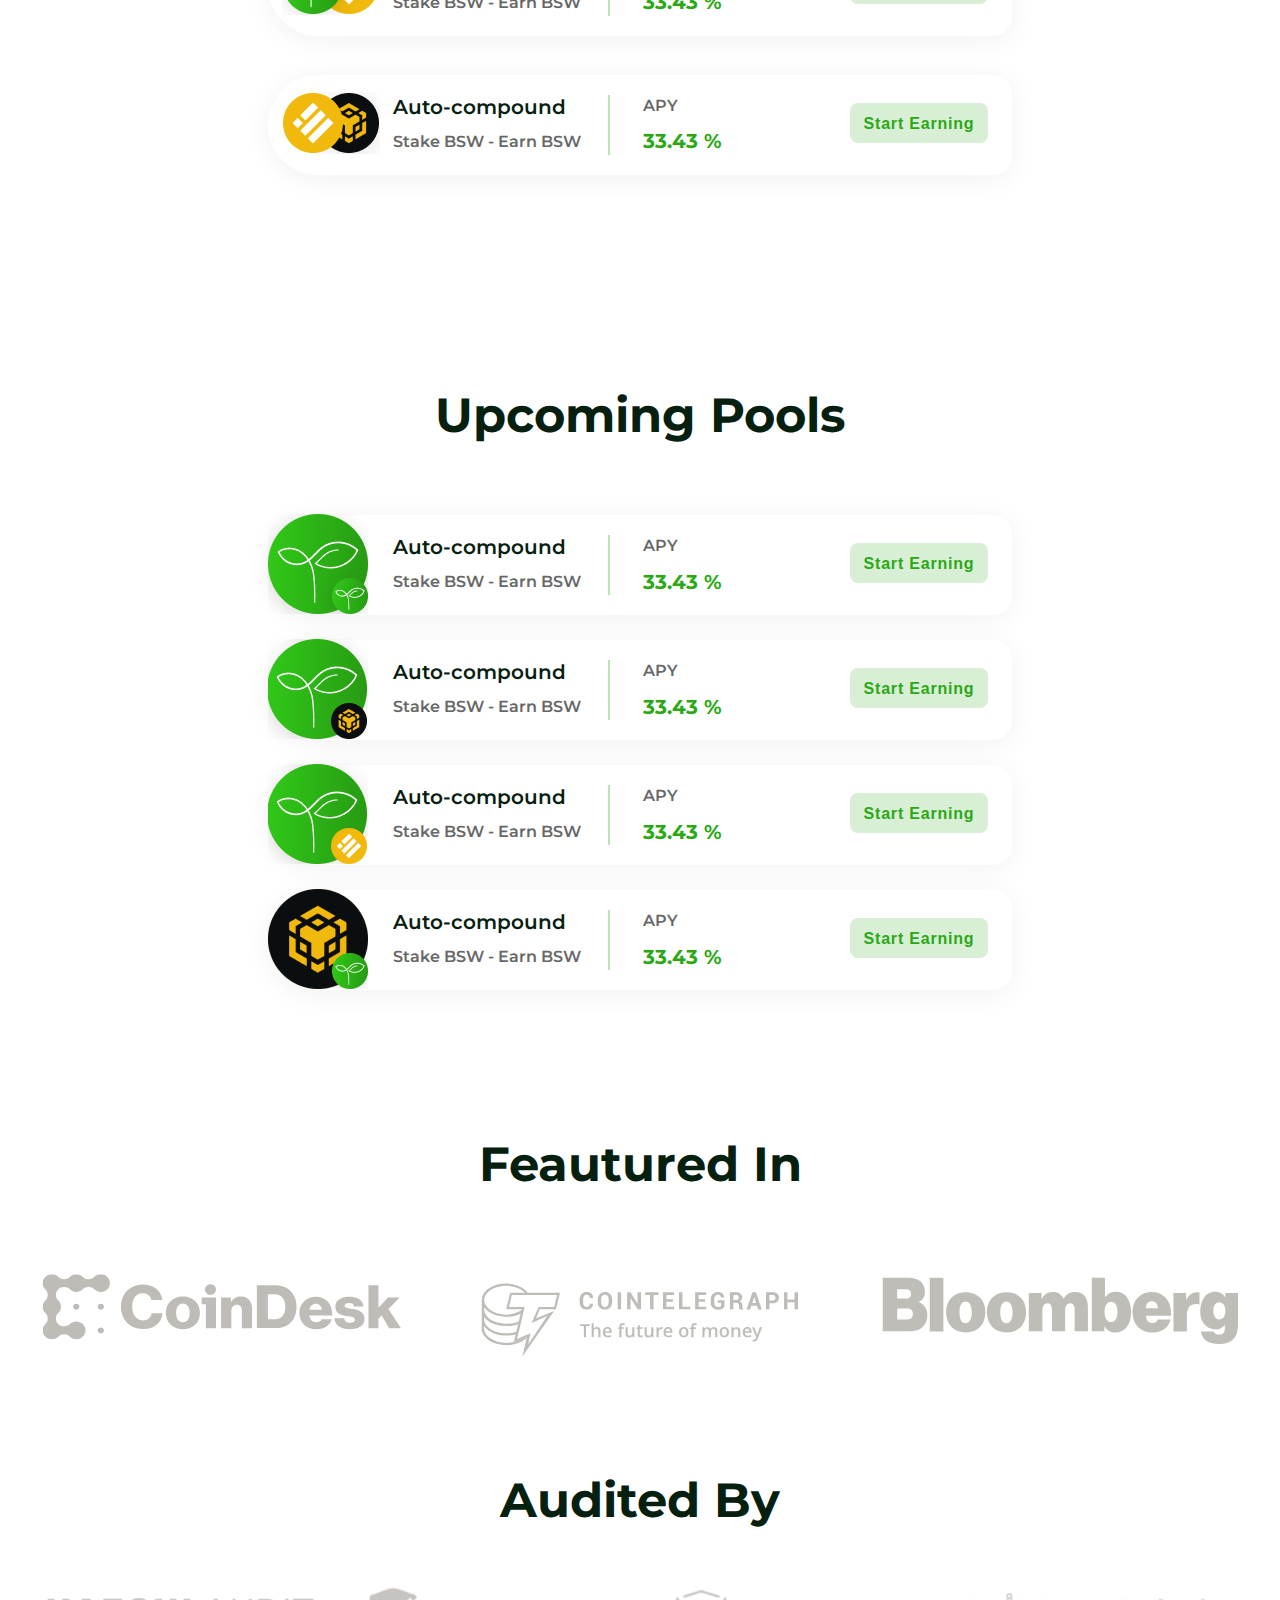
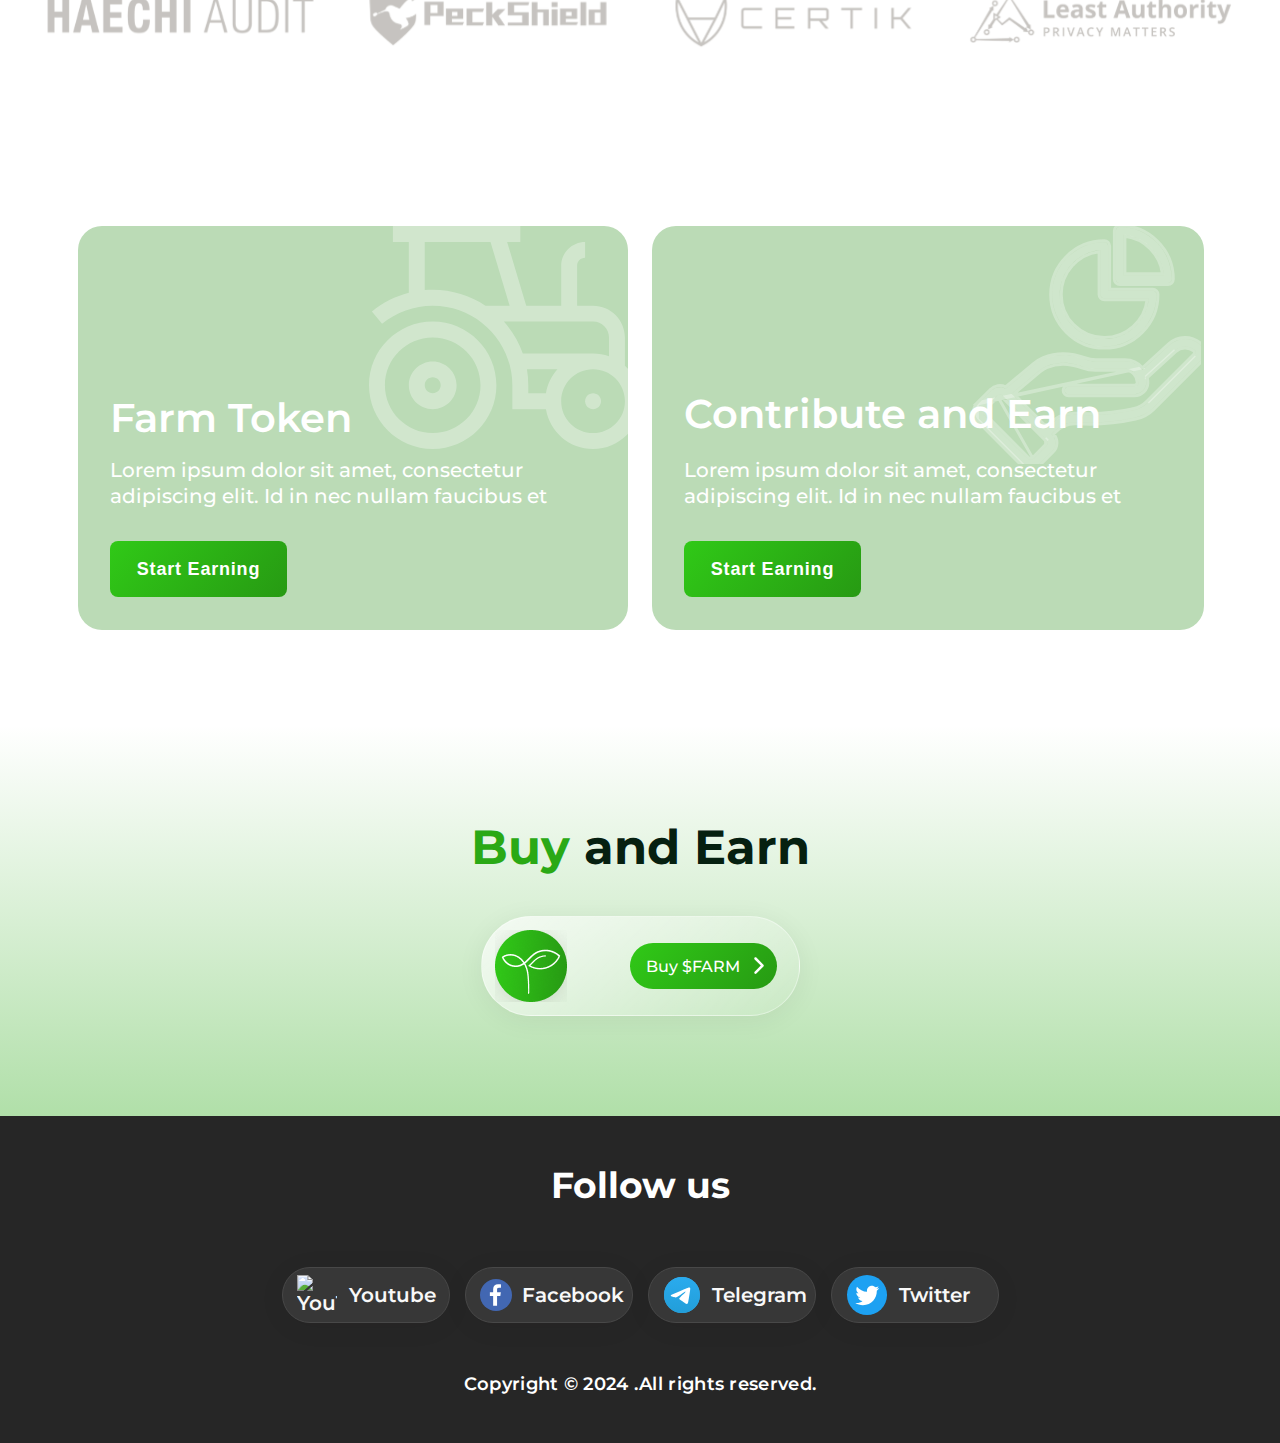
==== commit 60760659: "Comit 34 Pixel Perfect" ====
--- a/index.html
+++ b/index.html
@@ -30,7 +30,7 @@
     <div class="wrapper">
       <div class="hero-wrapper">
         <!-- HEADER -->
-        <header class="header">
+        <!-- <header class="header">
           <div class="container container-flex">
             <a class="logo-link" href="#">
               <img class="logo" src="images/logo-two.svg" />
@@ -57,7 +57,7 @@
               </button>
             </div>
           </div>
-        </header>
+        </header> -->
         <!--HERO -->
         <section class="hero-section">
           <div class="container">
@@ -291,7 +291,11 @@
                 <li class="farm-item">
                   <div class="farm-card">
                     <div class="card-col card-col-1">
-                      <img src="images/green-black2.png" alt="" />
+                      <img
+                        class="farm-img"
+                        src="images/green-black2.png"
+                        alt=""
+                      />
                       <div class="card-text">
                         <h3 class="farm-card-title">Auto-compound</h3>
                         <p class="card-subtext">Stake BSW - Earn BSW</p>
@@ -309,7 +313,11 @@
                 <li class="farm-item">
                   <div class="farm-card">
                     <div class="card-col card-col-1">
-                      <img src="images/green-yellow2.png" alt="" />
+                      <img
+                        class="farm-img"
+                        src="images/green-yellow2.png"
+                        alt=""
+                      />
                       <div class="card-text">
                         <h3 class="farm-card-title">Auto-compound</h3>
                         <p class="card-subtext">Stake BSW - Earn BSW</p>
@@ -327,7 +335,11 @@
                 <li class="farm-item">
                   <div class="farm-card">
                     <div class="card-col card-col-1">
-                      <img src="images/yellow-black2.png" alt="" />
+                      <img
+                        class="farm-img"
+                        src="images/yellow-black2.png"
+                        alt=""
+                      />
                       <div class="card-text">
                         <h3 class="farm-card-title">Auto-compound</h3>
                         <p class="card-subtext">Stake BSW - Earn BSW</p>
@@ -376,7 +388,11 @@
               <li class="farm-item">
                 <div class="farm-card">
                   <div class="card-col card-col-1">
-                    <img src="images/green-black.png" alt="" />
+                    <img
+                      class="farm-card-img"
+                      src="images/green-black.png"
+                      alt=""
+                    />
                     <div class="card-text">
                       <h3 class="farm-card-title">Auto-compound</h3>
                       <p class="card-subtext">Stake BSW - Earn BSW</p>
@@ -394,7 +410,11 @@
               <li class="farm-item">
                 <div class="farm-card">
                   <div class="card-col card-col-1">
-                    <img src="images/green-yellow.png" alt="" />
+                    <img
+                      class="farm-card-img"
+                      src="images/green-yellow.png"
+                      alt=""
+                    />
                     <div class="card-text">
                       <h3 class="farm-card-title">Auto-compound</h3>
                       <p class="card-subtext">Stake BSW - Earn BSW</p>
@@ -412,7 +432,11 @@
               <li class="farm-item">
                 <div class="farm-card">
                   <div class="card-col card-col-1">
-                    <img src="images/black-green.png" alt="" />
+                    <img
+                      class="farm-card-img"
+                      src="images/black-green.png"
+                      alt=""
+                    />
                     <div class="card-text">
                       <h3 class="farm-card-title">Auto-compound</h3>
                       <p class="card-subtext">Stake BSW - Earn BSW</p>
@@ -506,7 +530,11 @@
               <span class="highlight-color">Buy</span> and Earn
             </h2>
             <div class="and-box">
-              <img src="images/coin-auto.png" alt="logotype" />
+              <img
+                class="and-box-img"
+                src="images/coin-auto.png"
+                alt="logotype"
+              />
               <div class="and-box-button">
                 <button class="btn btn-secondary btn-with-icon">
                   <p class="and-box-text">Buy $FARM</p>
--- a/css/style.css
+++ b/css/style.css
@@ -252,7 +252,6 @@
   cursor: pointer;
   position: relative;
   z-index: 11;
-  margin-left: 158px;
 }
 
 .mobile-menu-btn span {
@@ -306,7 +305,7 @@
 @media (min-width: 991px) {
   .header .container-flex {
     flex-direction: row;
-    gap: 40px;
+    gap: 70px;
   }
 }
 @media (min-width: 1170px) {
@@ -316,10 +315,11 @@
 }
 .hero-section {
   padding-bottom: 40px;
+  padding-top: 96px;
 }
 
 .container {
-  max-width: 1440px;
+  max-width: 1228px;
   padding: 0 var(--offset);
   margin: 0 auto;
 }
@@ -411,11 +411,11 @@
 @media (min-width: 991px) {
   /* HERO  */
   .hero-section {
-    padding: 0 50px 50px 0;
+    padding: 110px 0 170px;
   }
   .hero-box {
     display: flex;
-    min-height: 1070px;
+    min-height: 947px;
     gap: 27px;
   }
   .headline {
@@ -425,7 +425,7 @@
     margin: 0 auto;
   }
   .title-hero {
-    padding: 163px 0 0 27px;
+    padding: 165px 0 0 34px;
   }
   .title-hero-box {
     margin-bottom: 53px;
@@ -444,7 +444,8 @@
     display: flex;
   }
   .img-hero {
-    margin: -2px 0 0 -12px;
+    max-height: 662px;
+    margin: 0 0 0 -12px;
   }
 }
 /*TITLE */
@@ -498,7 +499,7 @@
 @media (min-width: 991px) {
   /* TITLE  */
   .statistic-section {
-    padding: 56px 0 100px 0;
+    padding: 105px 0 100px 0;
     margin: 0 auto;
   }
   .statistic-section .headline {
@@ -520,7 +521,8 @@
     display: flex;
     justify-content: space-between;
     flex-direction: row-reverse;
-    min-width: 1144px;
+    max-width: 1143px;
+    margin-left: 34px;
   }
   .statistic-title {
     padding-left: 3px;
@@ -540,15 +542,16 @@
     min-width: 100px;
   }
   img.img-statistic-2 {
-    margin-top: 60px;
-    margin-left: 57px;
+    margin: 100px 0 0 43px;
+    min-height: 505px;
+    min-width: 473px;
   }
   .statistic-text {
     font-size: 22px;
   }
 }
 .features-section {
-  padding: 73px 0 40px 0;
+  padding: 73px 0 35px 0;
 }
 .features-section .headline {
   margin-bottom: 38px;
@@ -588,8 +591,8 @@
 }
 
 .features-img {
-  width: 80px;
-  height: 80px;
+  max-width: 80px;
+  min-height: 80px;
   margin-bottom: 14px;
 }
 
@@ -626,7 +629,7 @@
   }
   .features-list {
     gap: 44px 24px;
-    margin-bottom: 78px;
+    margin-bottom: 76px;
     justify-content: center;
   }
   .features-item {
@@ -643,6 +646,9 @@
     min-width: 360px;
     gap: 10px;
   }
+  .features-img {
+    max-width: 110px;
+  }
   .features-sublist:nth-child(1) {
     padding: 27px 45px 26.8px;
   }
@@ -674,8 +680,17 @@
   .features-sublist:nth-child(3) .features-item {
     margin-left: 2px;
   }
+  .features-sublist:nth-child(4) {
+    padding: 20px 90px 34px;
+  }
+  .features-sublist:nth-child(4) .features-item {
+    margin-top: -4px;
+  }
+  .features-sublist:nth-child(5) {
+    padding-bottom: 34px;
+  }
   .features-sublist:nth-child(5) .features-item {
-    margin: 9.8px 0 0 12px;
+    margin: -4px 0 0 13px;
   }
   .btn-features {
     margin-top: 80px;
@@ -689,6 +704,9 @@
   .features-text-referral {
     max-width: 197px;
   }
+  .features-sublist:nth-child(6) {
+    padding: 20px 37px 57px;
+  }
 }
 @media (min-width: 1002px) {
   .features-list {
@@ -697,7 +715,7 @@
 }
 /* INFO */
 .info-section {
-  padding: 40px 0 30px;
+  padding: 40px 0 52px;
 }
 .info-section .headline {
   margin-bottom: 47px;
@@ -734,6 +752,19 @@
   width: 100%;
 }
 
+.info-sublist:nth-child(2) img,
+.info-sublist:nth-child(3) img {
+  margin-bottom: 11px;
+}
+
+.info-sublist:nth-child(4) {
+  padding-top: 35px;
+}
+
+.info-sublist:nth-child(5) {
+  padding-top: 32px;
+}
+
 .info-text {
   display: flex;
   justify-content: center;
@@ -747,10 +778,7 @@
 @media (min-width: 768px) {
   /* INFO  */
   .info-section {
-    padding: 70px 0 118px;
-  }
-  .info-section .headline {
-    margin-bottom: 48px;
+    padding: 71px 0 118px;
   }
   .info-list {
     gap: 42px;
@@ -765,10 +793,13 @@
     display: flex;
     flex-direction: column;
   }
+  .info-sublist:nth-child(4) {
+    padding-top: 30px;
+  }
 }
 /* FARM */
 .farm-section {
-  padding: 30px 0 30px;
+  padding: 52px 0 30px;
   display: flex;
 }
 
@@ -779,20 +810,20 @@
 }
 
 .farm-card {
-  padding: 24px;
+  padding: 24px 24px 24px 21px;
   margin: 0 auto;
   max-width: 360px;
   display: flex;
   flex-direction: column;
-  gap: 30px;
+  gap: 25px;
   box-shadow: 0 4px 20px 0 rgba(27, 17, 8, 0.1);
   background: #fff;
   border-radius: 16px;
+  max-height: 153px;
 }
 
 .card-col {
   display: flex;
-  align-items: center;
   gap: 16px;
 }
 
@@ -803,15 +834,14 @@
 .card-apy {
   display: flex;
   flex-direction: column;
-  text-align: center;
-  justify-content: center;
-  align-items: center;
+  gap: 4px;
 }
 
 .farm-card-title {
   font-weight: 600;
-  font-size: 18px;
+  font-size: var(--list-font-size);
   color: var(--text-color);
+  margin-bottom: 4px;
 }
 
 .card-apy-1,
@@ -822,7 +852,8 @@
 }
 
 .card-apy-1 {
-  font-size: 16px;
+  font-size: var(--text-font-size);
+  margin-top: -3px;
 }
 
 .card-apy-2 {
@@ -831,10 +862,15 @@
   color: #2AA915;
 }
 
+.farm-img {
+  width: 48px;
+  margin-top: -14px;
+}
+
 @media (min-width: 768px) {
   /* FARM  */
   .farm-section {
-    padding: 70px 0 90px;
+    padding: 69px 0 90px;
   }
   .farm-section .headline {
     margin-bottom: 71px;
@@ -851,26 +887,23 @@
     padding: 20px 0px 20px 14px;
     gap: 27px;
   }
+  .card-col {
+    gap: 13px;
+  }
   .card-col-1 {
     border-right: 2px solid rgba(42, 169, 21, 0.32);
   }
   .card-apy {
-    text-align: start;
-    align-items: start;
     gap: 14px;
     margin-left: 6px;
   }
   .card-text {
     display: grid;
-    gap: 16px;
-    margin-left: -3px;
+    gap: 5px;
     padding-right: 27px;
-    padding: 6px 27px 10px 0;
   }
   .card-col-2 {
-    padding-top: 10px;
-    padding-bottom: 10px;
-    padding-right: 24px;
+    padding: 4px 24px 10px 0;
     flex-grow: 1;
     justify-content: space-between;
   }
@@ -885,63 +918,82 @@
     font-weight: 700;
     font-size: 20px;
   }
+  .farm-img {
+    width: 98px;
+    max-height: 62px;
+    margin-top: -3px;
+  }
 }
 /* AUTO */
 .auto-section {
-  padding: 123px 0 78px;
-  display: flex;
+  padding: 70px 0 50px;
+  display: flex;
+}
+.auto-section .farm-card {
+  gap: 22px;
+}
+
+.farm-card-img {
+  width: 48px;
+  max-height: 44px;
 }
 
 @media (min-width: 768px) {
   /* AUTO  */
+  .auto-section {
+    padding: 122px 0 73px;
+  }
   .auto-section .headline {
-    margin-bottom: 70px;
+    margin-bottom: 71px;
   }
   .auto-section .farm-list {
     gap: 25px;
   }
   .auto-section .farm-card {
     padding: 20px 0px 20px 0px;
+    gap: 27px;
+  }
+  .auto-section .farm-card-img {
+    width: 100px;
+    min-height: 100px;
+    margin-top: -21px;
   }
   .auto-section .card-col {
     gap: 25px;
   }
-  .auto-section .card-text {
-    padding: 10px 29px 10px 0;
-  }
 }
 /* PARTNERS */
 .partners-section {
-  padding: 30px 0 50px;
+  padding: 50px 0 47px;
 }
 
 .partners-box {
   display: grid;
   gap: 20px;
   grid-template-columns: repeat(3, 1fr);
-  padding: 40px 0;
+  padding-bottom: 83px;
 }
 
 .partners-box-two {
   display: grid;
-  gap: 30px;
+  gap: 18px 30px;
   grid-template-columns: repeat(2, 1fr);
 }
 
 @media (min-width: 768px) {
   /* PARTNERS  */
   .partners-section {
-    padding: 69px 0 80px;
+    padding: 73px 0 84px;
   }
   .partners-section .headline {
-    margin-bottom: 2px;
+    margin-bottom: 80px;
   }
   .partners-section h3.headline {
-    margin-bottom: 50px;
+    margin-bottom: 46px;
   }
   .partners-box {
+    padding-bottom: 105px;
     gap: 60px;
-    padding: 94px 0;
   }
   .img-partners,
   .img-partners-two {
@@ -955,7 +1007,12 @@
 }
 /* CARDS */
 .cards-section {
-  padding: 50px 0 60px;
+  padding: 47px 0 57px;
+}
+.cards-section .btn {
+  min-width: 140px;
+  letter-spacing: 1.1px;
+  padding-top: 12px;
 }
 
 .card-columns {
@@ -964,17 +1021,17 @@
 
 .cards-box {
   font-weight: 500;
-  min-height: 328px;
+  min-height: 300px;
   font-size: var(--farm-font-size);
   line-height: 1.7;
   color: var(--body-bg-color);
   background-color: #BBDBB6;
-  border-radius: var(--border-radius-info);
-  padding: 102px 14px 24px var(--offset);
+  border-radius: 18px;
+  padding: 97px 24px 24px var(--offset);
   position: relative;
 }
-.cards-box p {
-  margin-bottom: 24px;
+.cards-box .card-text {
+  margin-bottom: 23px;
 }
 
 .cards-box-1::before {
@@ -1005,7 +1062,7 @@
   font-weight: 600;
   font-size: var(--body-text-font-size);
   color: var(--body-bg-color);
-  margin-bottom: 8px;
+  margin-bottom: 3px;
   text-align: start;
 }
 
@@ -1018,7 +1075,10 @@
 @media (min-width: 768px) {
   /* CARDS  */
   .cards-section {
-    padding: 89px 0 105px;
+    padding: 84px 0 95px;
+  }
+  .cards-section .card-text {
+    padding-right: 0;
   }
   .card-columns {
     display: grid;
@@ -1026,15 +1086,20 @@
     gap: 24px;
   }
   .cards-box {
+    max-width: 552px;
     min-height: 404px;
     padding: 179px 59px 32px 35px;
     font-size: 20px;
     border-radius: 24px;
     line-height: 130%;
-    max-width: 552px;
+  }
+  .cards-box .card-title {
+    font-weight: 600;
+    font-size: 40px;
+    margin: 0 0 26px -3px;
   }
   .cards-box .card-text {
-    margin-bottom: 22px;
+    margin: 0 0 32px -3px;
   }
   .cards-box .btn {
     min-width: 177px;
@@ -1045,7 +1110,7 @@
     padding: 12px 16px 10px;
   }
   .cards-box-1 {
-    margin-left: 1px;
+    margin-left: 36px;
   }
   .cards-box-1::before {
     background-image: url(../images/tractor-two.svg);
@@ -1055,7 +1120,7 @@
     right: -13px;
   }
   .cards-box-2 {
-    padding-top: 176px;
+    padding-top: 175px;
   }
   .cards-box-2::before {
     background-image: url(../images/shovel-two.svg);
@@ -1065,21 +1130,16 @@
     margin-top: 8px;
   }
   .cards-box-2 .card-title {
-    margin-bottom: 23px;
-  }
-  .cards-box-2 .card-text {
-    margin-bottom: 23px;
-  }
-  .card-title {
-    font-weight: 600;
-    font-size: 40px;
-    margin: 0 0 21px -3px;
+    margin-bottom: 30px;
   }
 }
 /* AND */
 .and-section {
   background: linear-gradient(0deg, rgba(42, 169, 21, 0.37) 0%, rgba(42, 169, 21, 0) 100%);
-  padding: 60px 0 30px;
+  padding: 56px 0 32px;
+}
+.and-section .headline {
+  margin-bottom: 62px;
 }
 
 .and-box {
@@ -1089,9 +1149,13 @@
   border: 1px solid rgba(255, 255, 255, 0.4);
   border-radius: 74px;
   max-width: 319px;
-  max-height: 88px;
+  min-height: 88px;
   box-shadow: 0 4px 28px 0 rgba(27, 17, 8, 0.06);
   background: linear-gradient(135deg, rgba(255, 255, 255, 0.57) 0%, rgba(255, 255, 255, 0.71) 0.01%, rgba(255, 255, 255, 0.06) 100%);
+}
+
+.and-box-img {
+  margin-left: 7px;
 }
 
 .and-box-button {
@@ -1103,7 +1167,7 @@
 @media (min-width: 768px) {
   /* AND  */
   .and-section {
-    padding: 85px 0 100px;
+    padding: 94px 0 100px;
   }
   .and-section .headline {
     margin-bottom: 40px;
@@ -1111,6 +1175,9 @@
   .and-section .and-box {
     min-height: 100px;
     padding-left: 12px;
+  }
+  .and-box-img {
+    margin-left: 1px;
   }
   .btn-with-icon::after {
     min-width: 20px;
@@ -1144,7 +1211,7 @@
   background: #262626;
   min-height: 323px;
   width: 100%;
-  padding: 40px 0;
+  padding: 43px 0 40px;
 }
 
 .footer-headline {
@@ -1157,8 +1224,8 @@
 .footer-links-list {
   display: grid;
   grid-template-columns: repeat(2, 140px);
-  gap: var(--offset);
-  margin-bottom: 50px;
+  gap: var(--offset) 20px;
+  margin-bottom: 46px;
   justify-content: center;
 }
 
@@ -1171,16 +1238,19 @@
   border-radius: 38px;
   width: 143px;
   min-height: 44px;
+  padding: 8px;
+  max-height: 43px;
   box-shadow: 0 4px 28px 0 rgba(27, 17, 8, 0.06);
   background: #373737;
 }
 
 .footer-link-img {
-  margin: 0 8px;
+  margin-right: 6px;
 }
 
 .footer-text {
   text-align: center;
+  letter-spacing: 0.3px;
 }
 
 @media (min-width: 768px) {
@@ -1198,10 +1268,11 @@
   }
   .footer-links-list {
     display: inline-flex;
+    margin-bottom: 51px;
     gap: 15px;
   }
   .footer-link {
-    min-width: 167px;
+    min-width: 168px;
     min-height: 56px;
     font-weight: 600;
     font-size: 20px;
@@ -1270,7 +1341,8 @@
   border-radius: 8px;
   width: 138px;
   height: 40px;
-  padding: 13px 14px 10px;
+  padding: 10px 14px;
+  letter-spacing: 0.7px;
 }
 
 .btn-outline-light {
@@ -1287,7 +1359,8 @@
   width: 140px;
   height: 40px;
   display: block;
-  margin-left: 98px;
+  margin: 0 auto;
+  letter-spacing: 1.1px;
   padding: 12px var(--offset) 10px;
 }
 
@@ -1300,6 +1373,7 @@
   min-height: 40px;
   min-width: 152px;
   margin: 0 22px 0 auto;
+  padding: 12px 9px 10px 24px;
   gap: 3px;
 }
 .btn-with-icon::after {
@@ -1309,6 +1383,7 @@
   background: url(../images/arrow.svg) no-repeat;
   background-size: contain;
   flex-shrink: 0;
+  margin-left: auto;
 }
 
 .hero-video-btn {
@@ -1340,6 +1415,7 @@
     margin: 0 auto;
     padding: 0;
     letter-spacing: 1px;
+    border-radius: 8px;
   }
   .btn-with-icon {
     margin-left: 48px;
@@ -1351,6 +1427,7 @@
   }
   .btn-primary {
     padding: 12px 8px 10px;
+    margin-top: 4px;
     letter-spacing: 0.8px;
   }
 }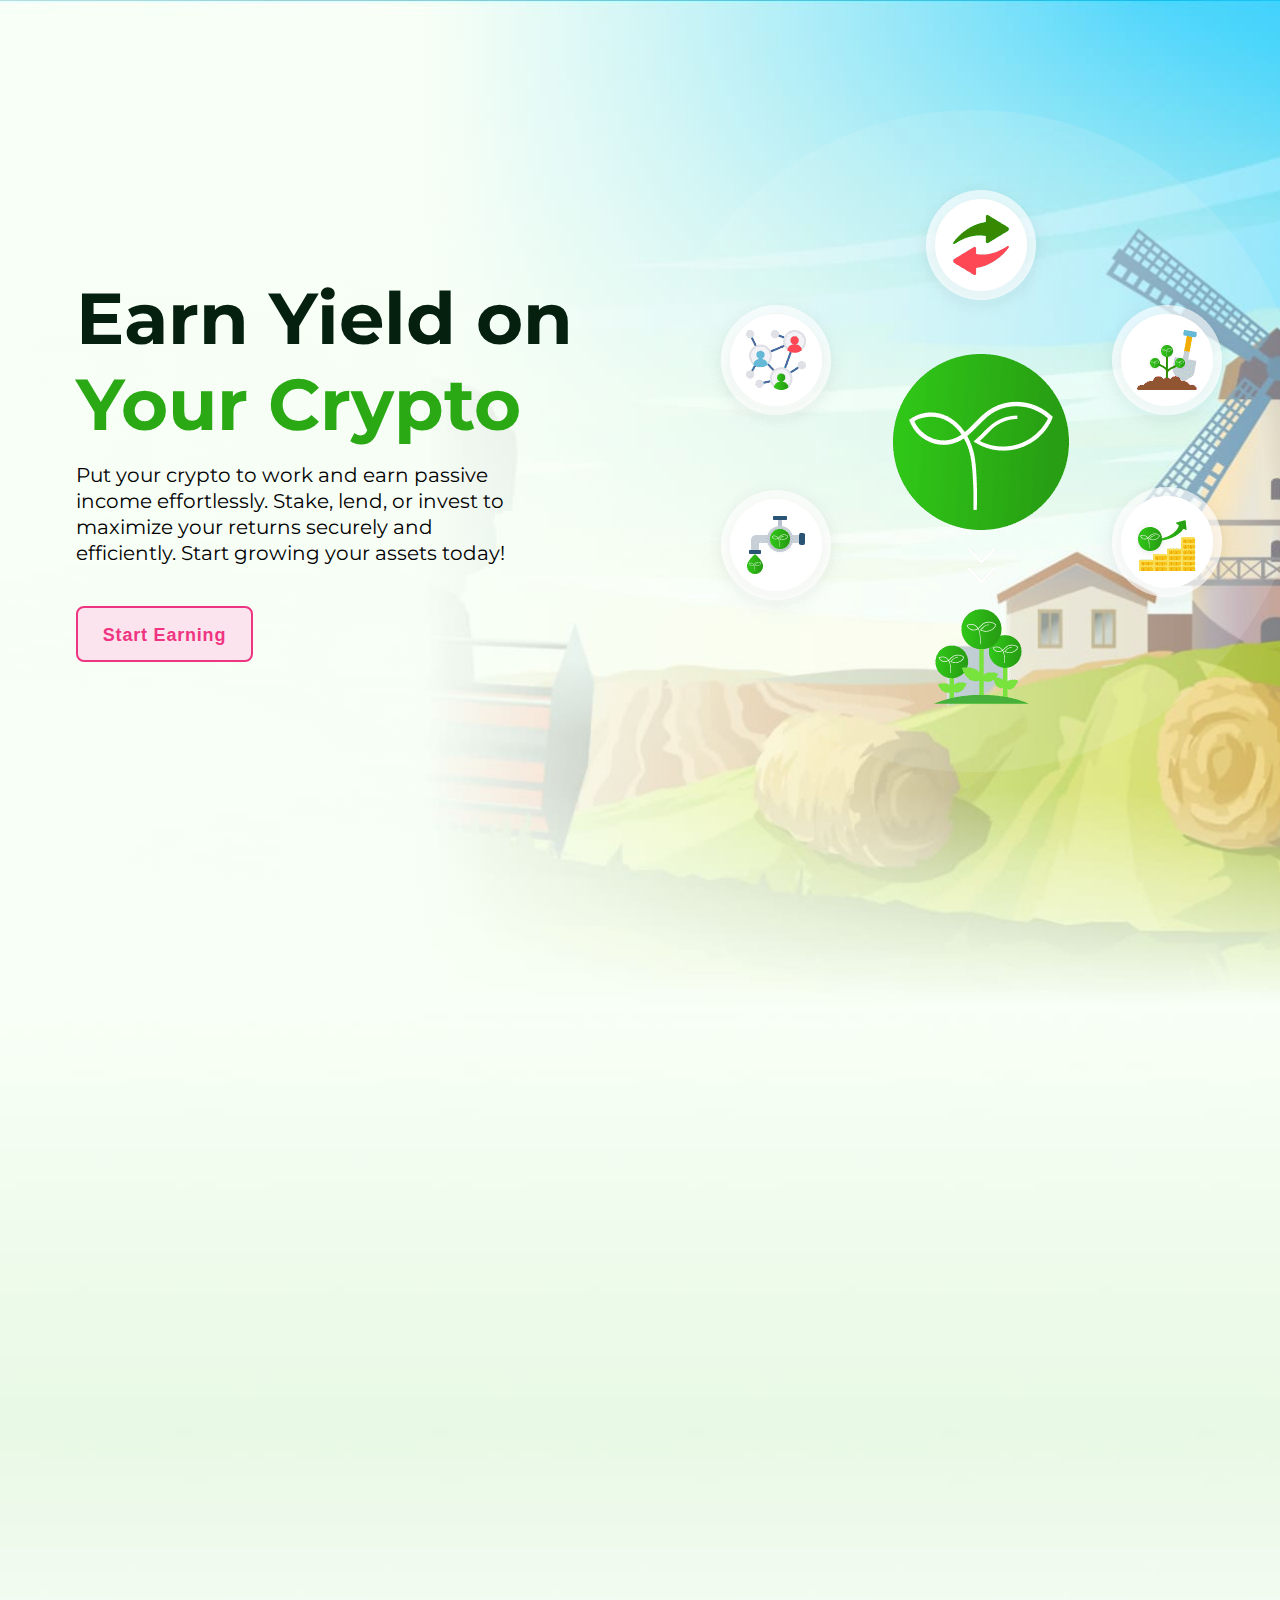
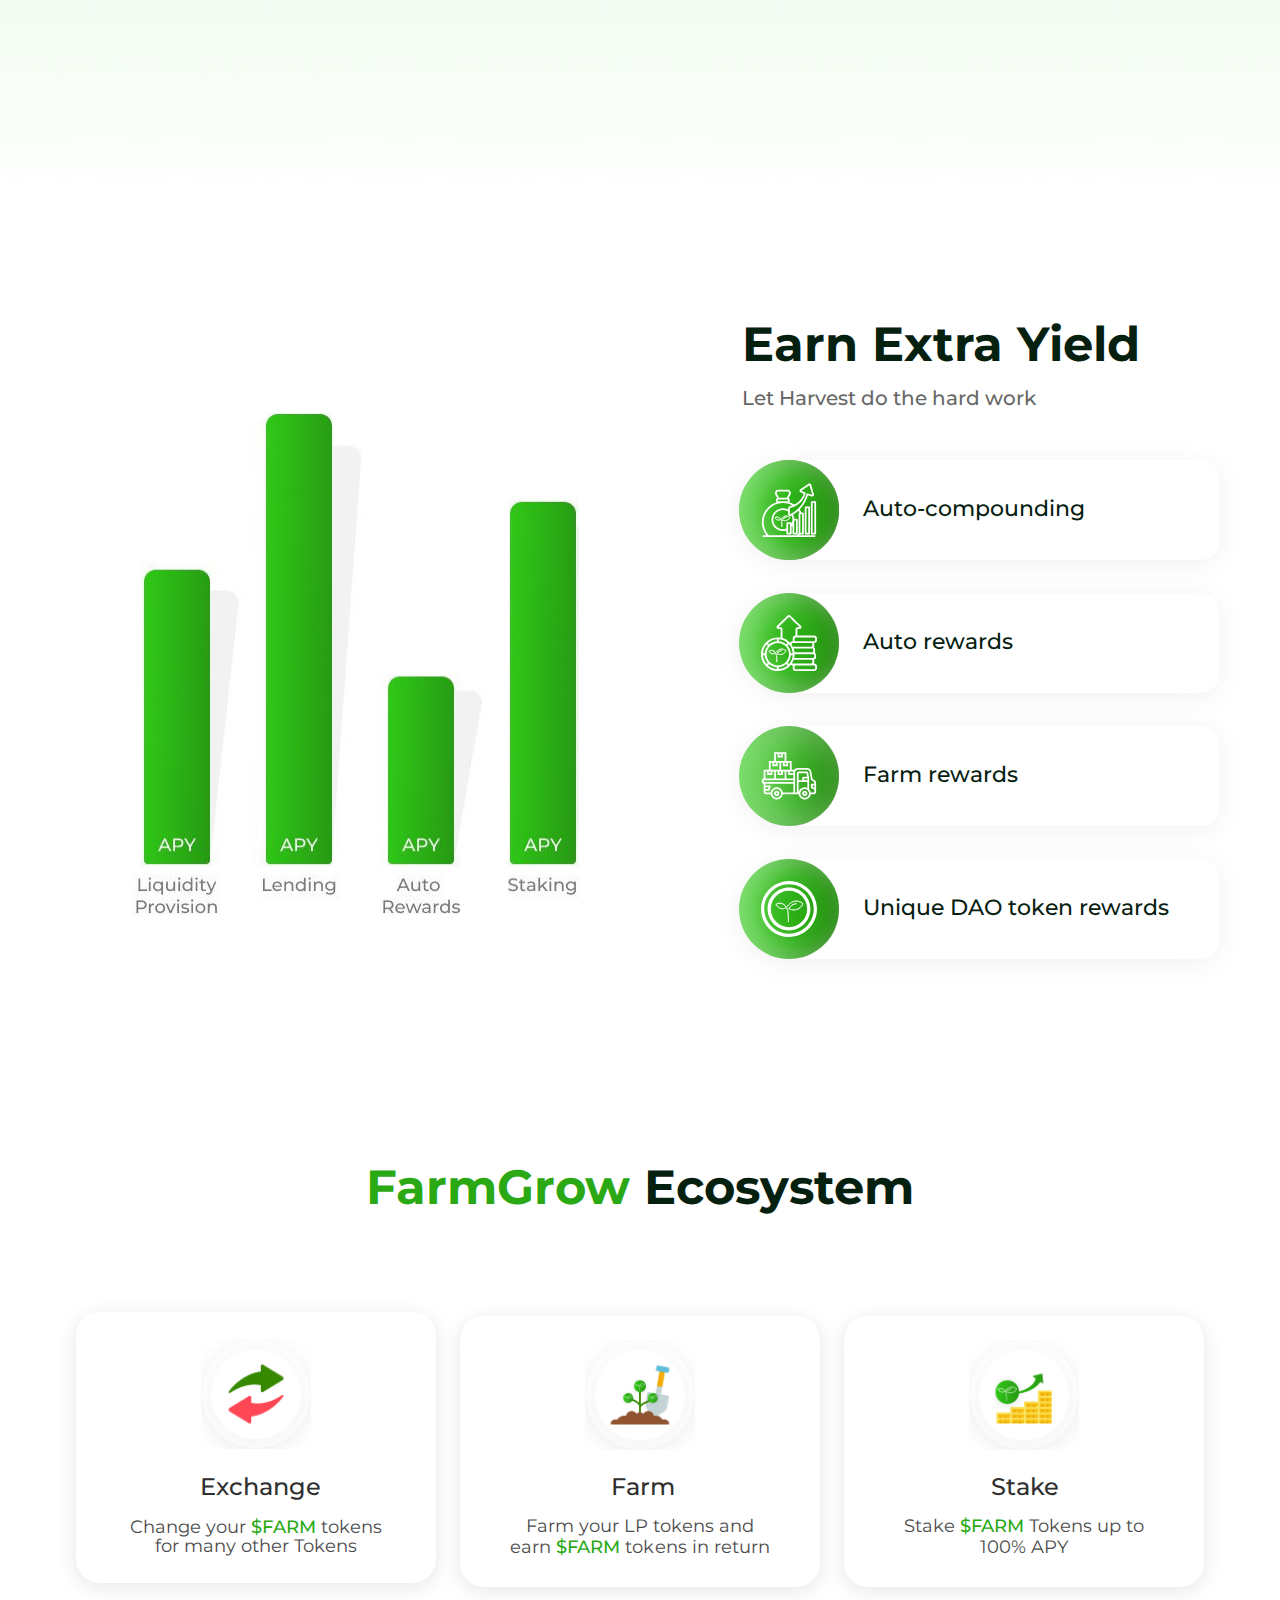
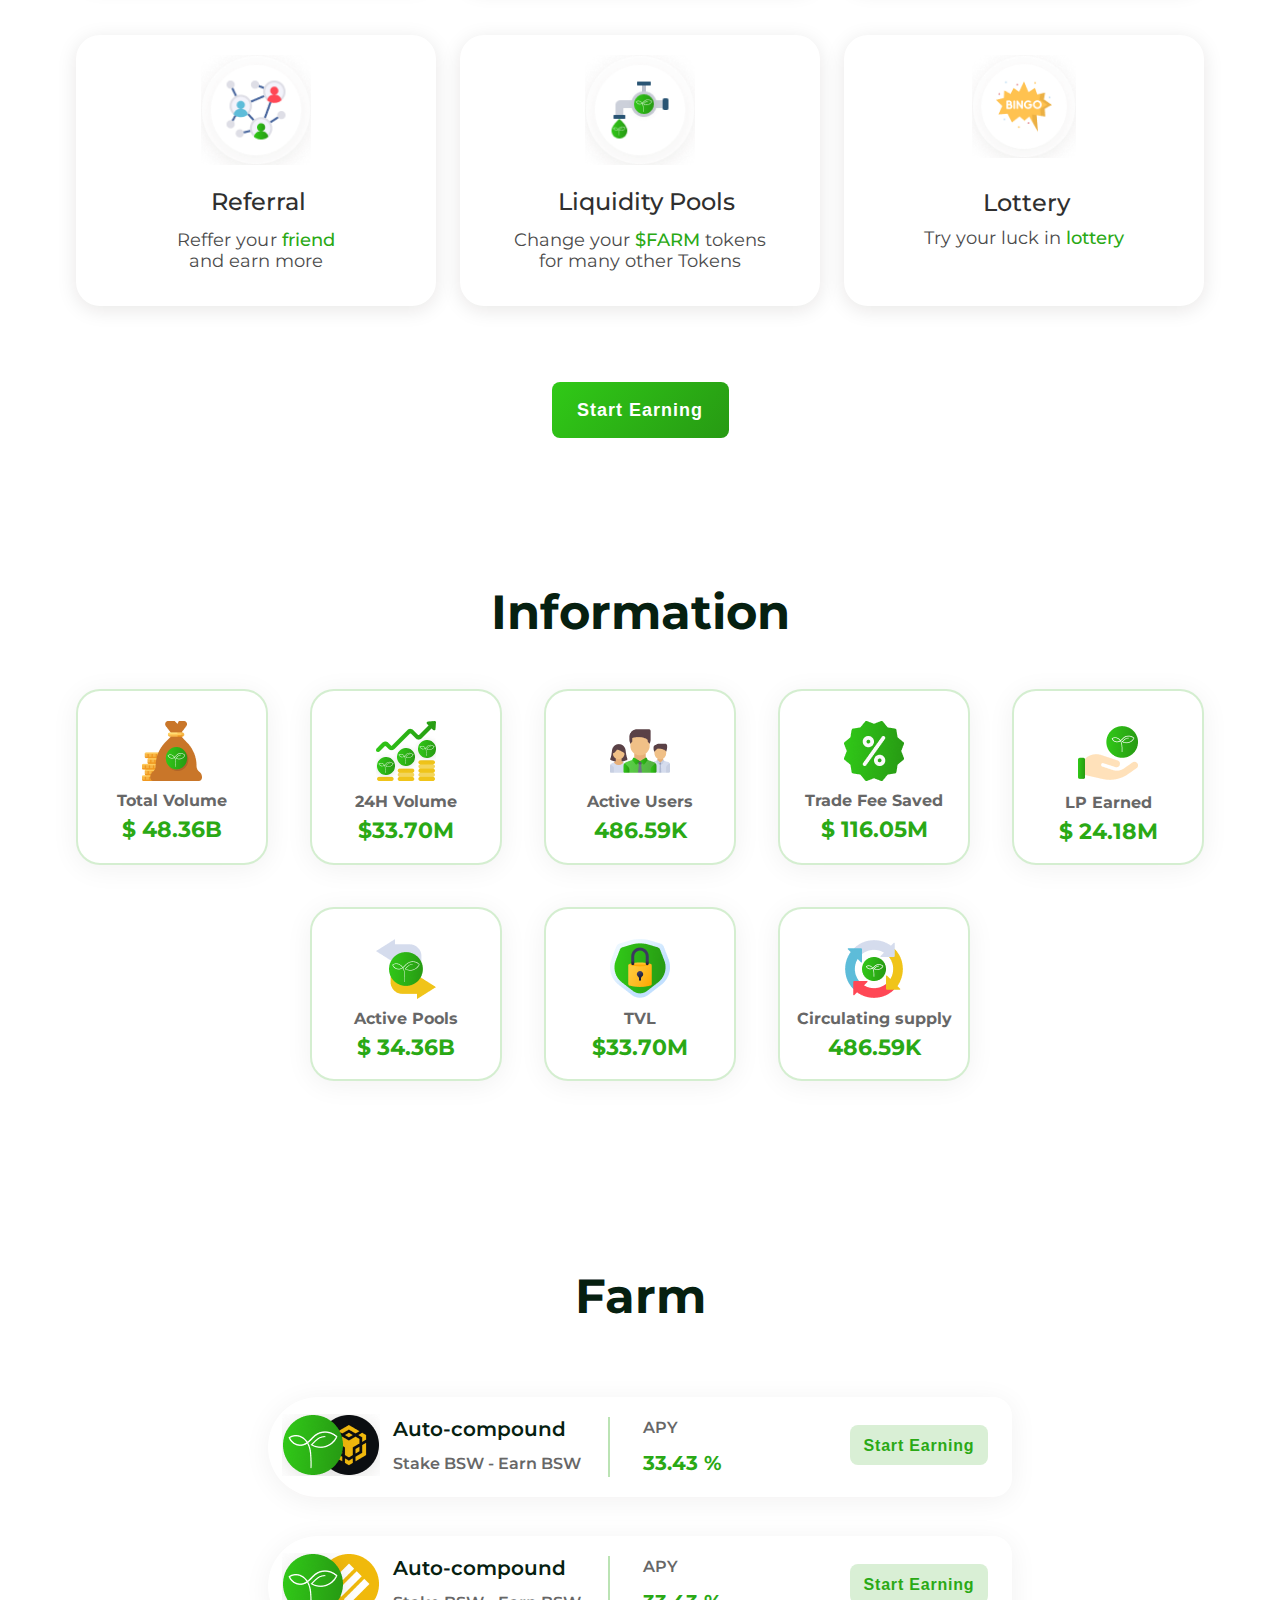
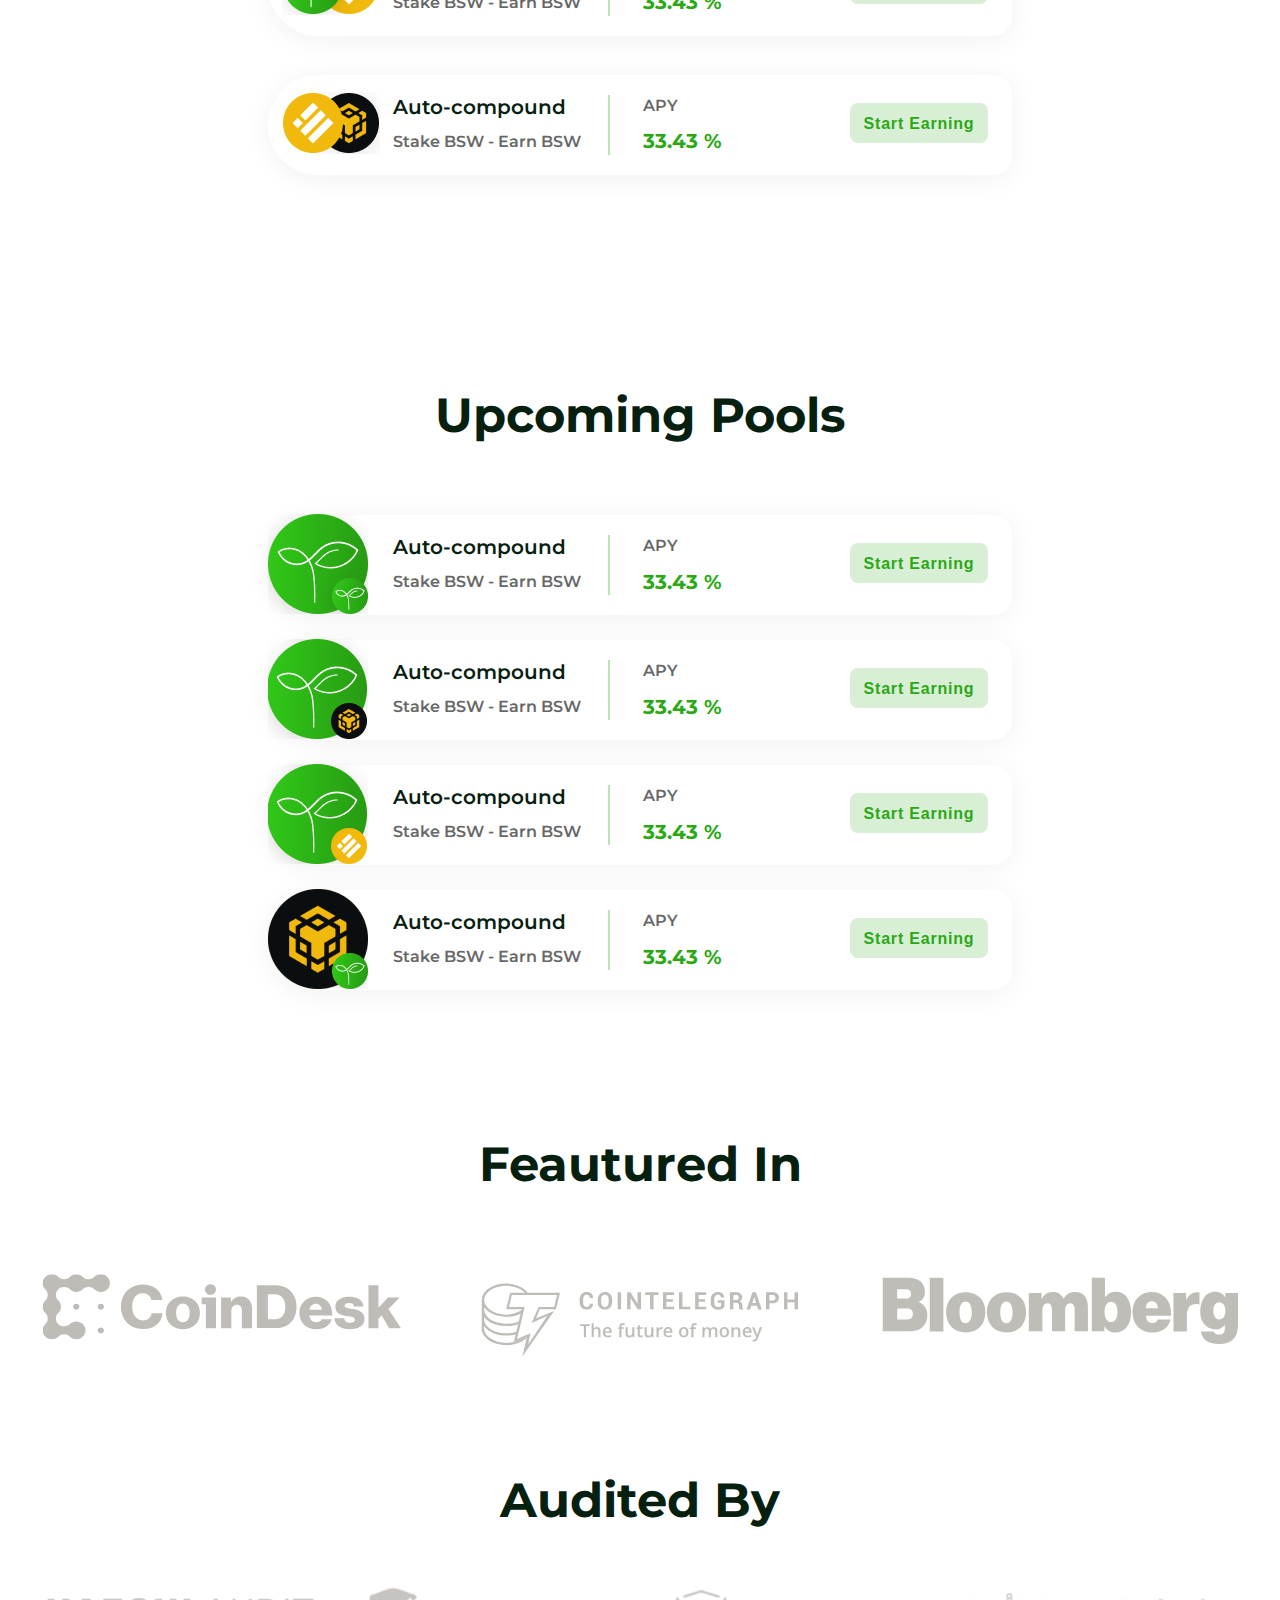
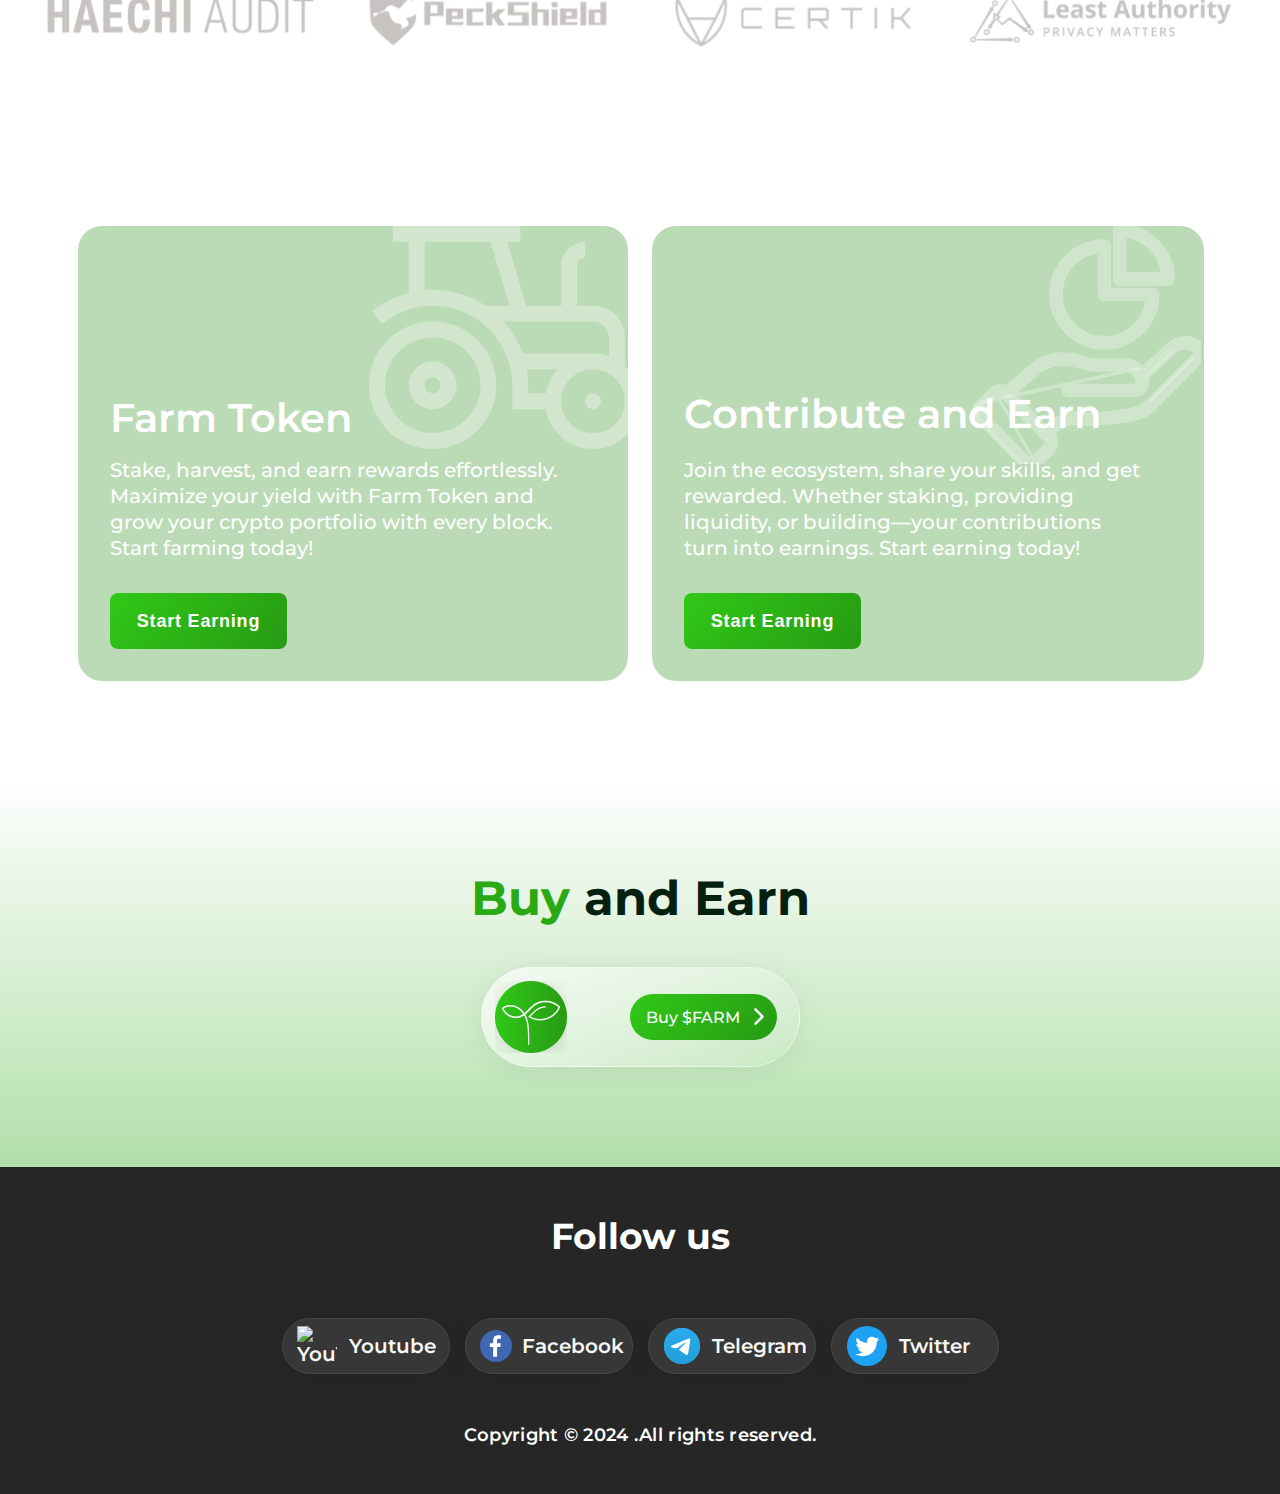
==== commit 446964c6: "Comit 35 Lorem" ====
--- a/index.html
+++ b/index.html
@@ -68,8 +68,9 @@
                   <span class="title highlight-color">Your Crypto</span>
                 </div>
                 <p class="subtitle">
-                  Lorem ipsum dolor sit amet, consectetur adipiscing elit. Id in
-                  nec nullam faucibus et
+                  Put your crypto to work and earn passive income effortlessly.
+                  Stake, lend, or invest to maximize your returns securely and
+                  efficiently. Start growing your assets today!
                 </p>
                 <button class="btn btn-outline-light">Start Earning</button>
               </div>
@@ -507,16 +508,18 @@
               <div class="cards-box cards-box-1">
                 <h3 class="headline card-title">Farm Token</h3>
                 <p class="card-text">
-                  Lorem ipsum dolor sit amet, consectetur adipiscing elit. Id in
-                  nec nullam faucibus et
+                  Stake, harvest, and earn rewards effortlessly. Maximize your
+                  yield with Farm Token and grow your crypto portfolio with
+                  every block. Start farming today!
                 </p>
                 <button class="btn">Start Earning</button>
               </div>
               <div class="cards-box cards-box-2">
                 <h4 class="headline card-title">Contribute and Earn</h4>
                 <p class="card-text">
-                  Lorem ipsum dolor sit amet, consectetur adipiscing elit. Id in
-                  nec nullam faucibus et
+                  Join the ecosystem, share your skills, and get rewarded.
+                  Whether staking, providing liquidity, or building—your
+                  contributions turn into earnings. Start earning today!
                 </p>
                 <button class="btn">Start Earning</button>
               </div>
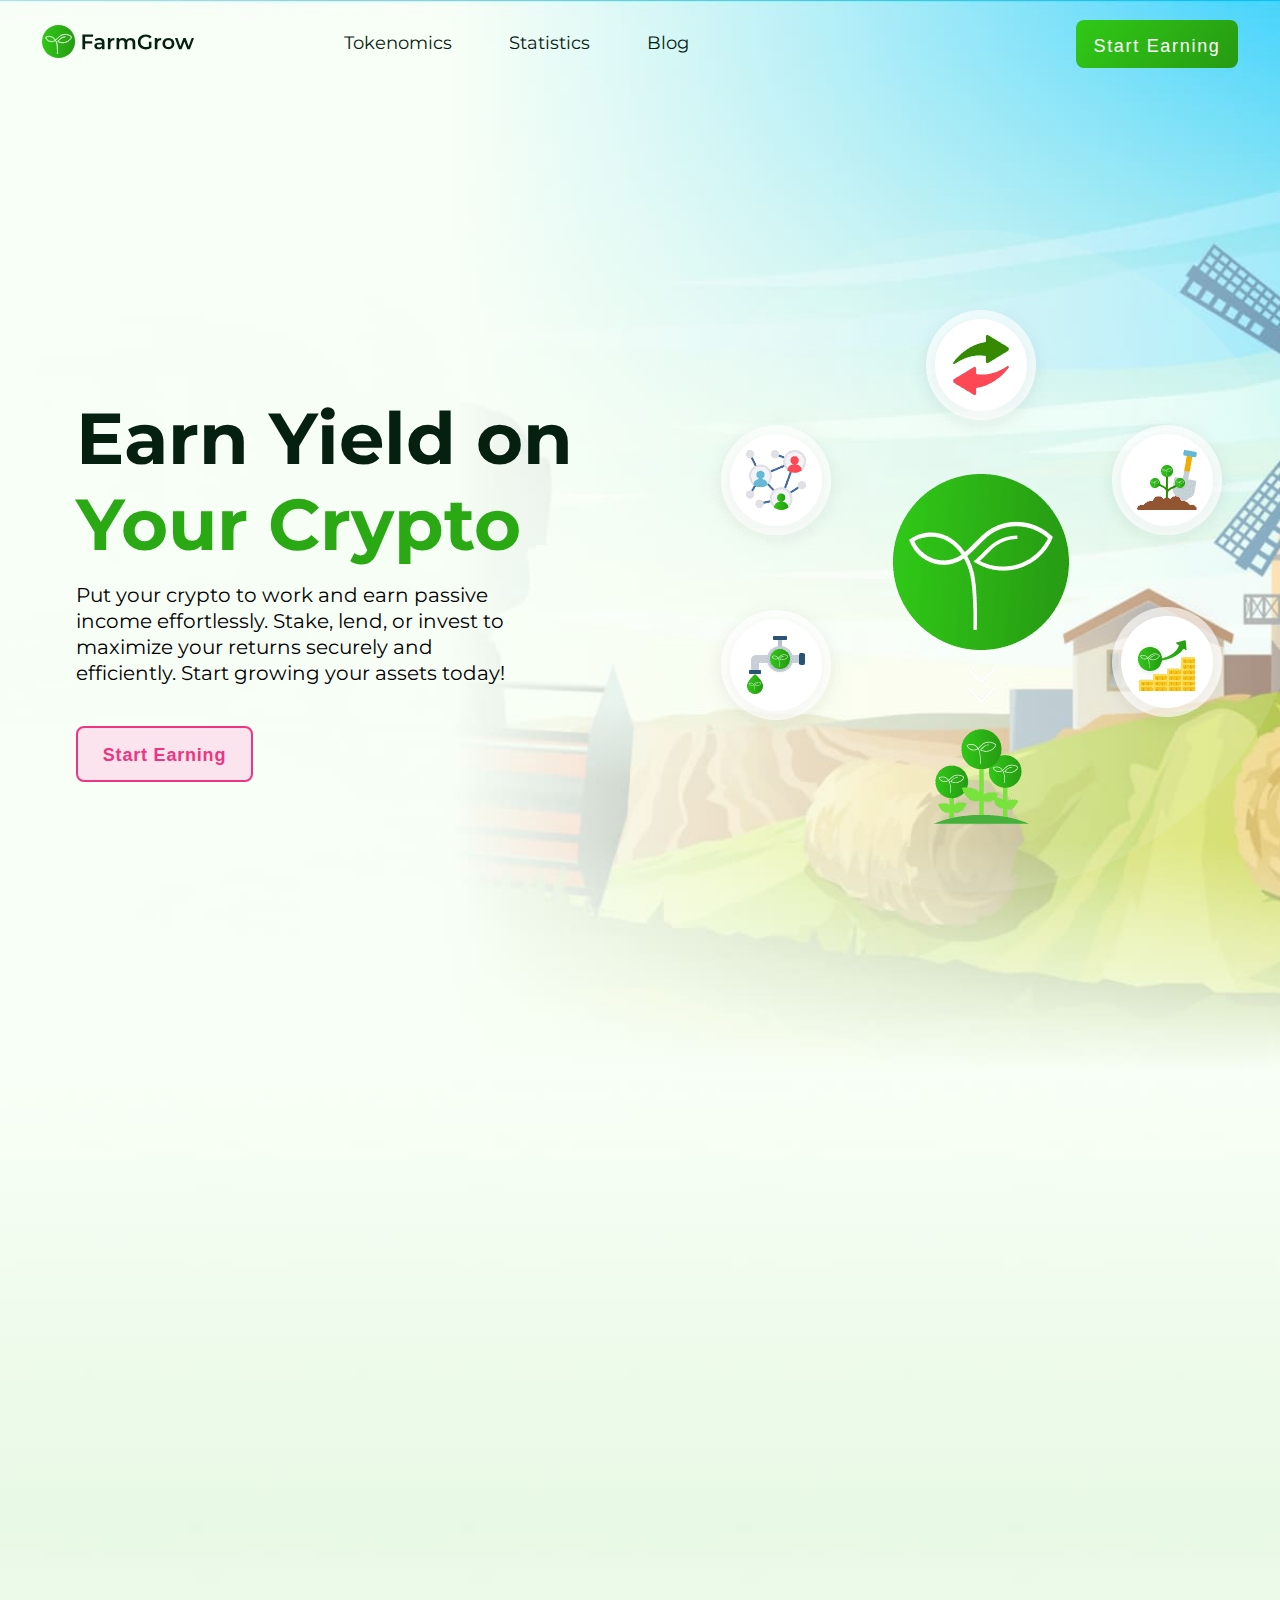
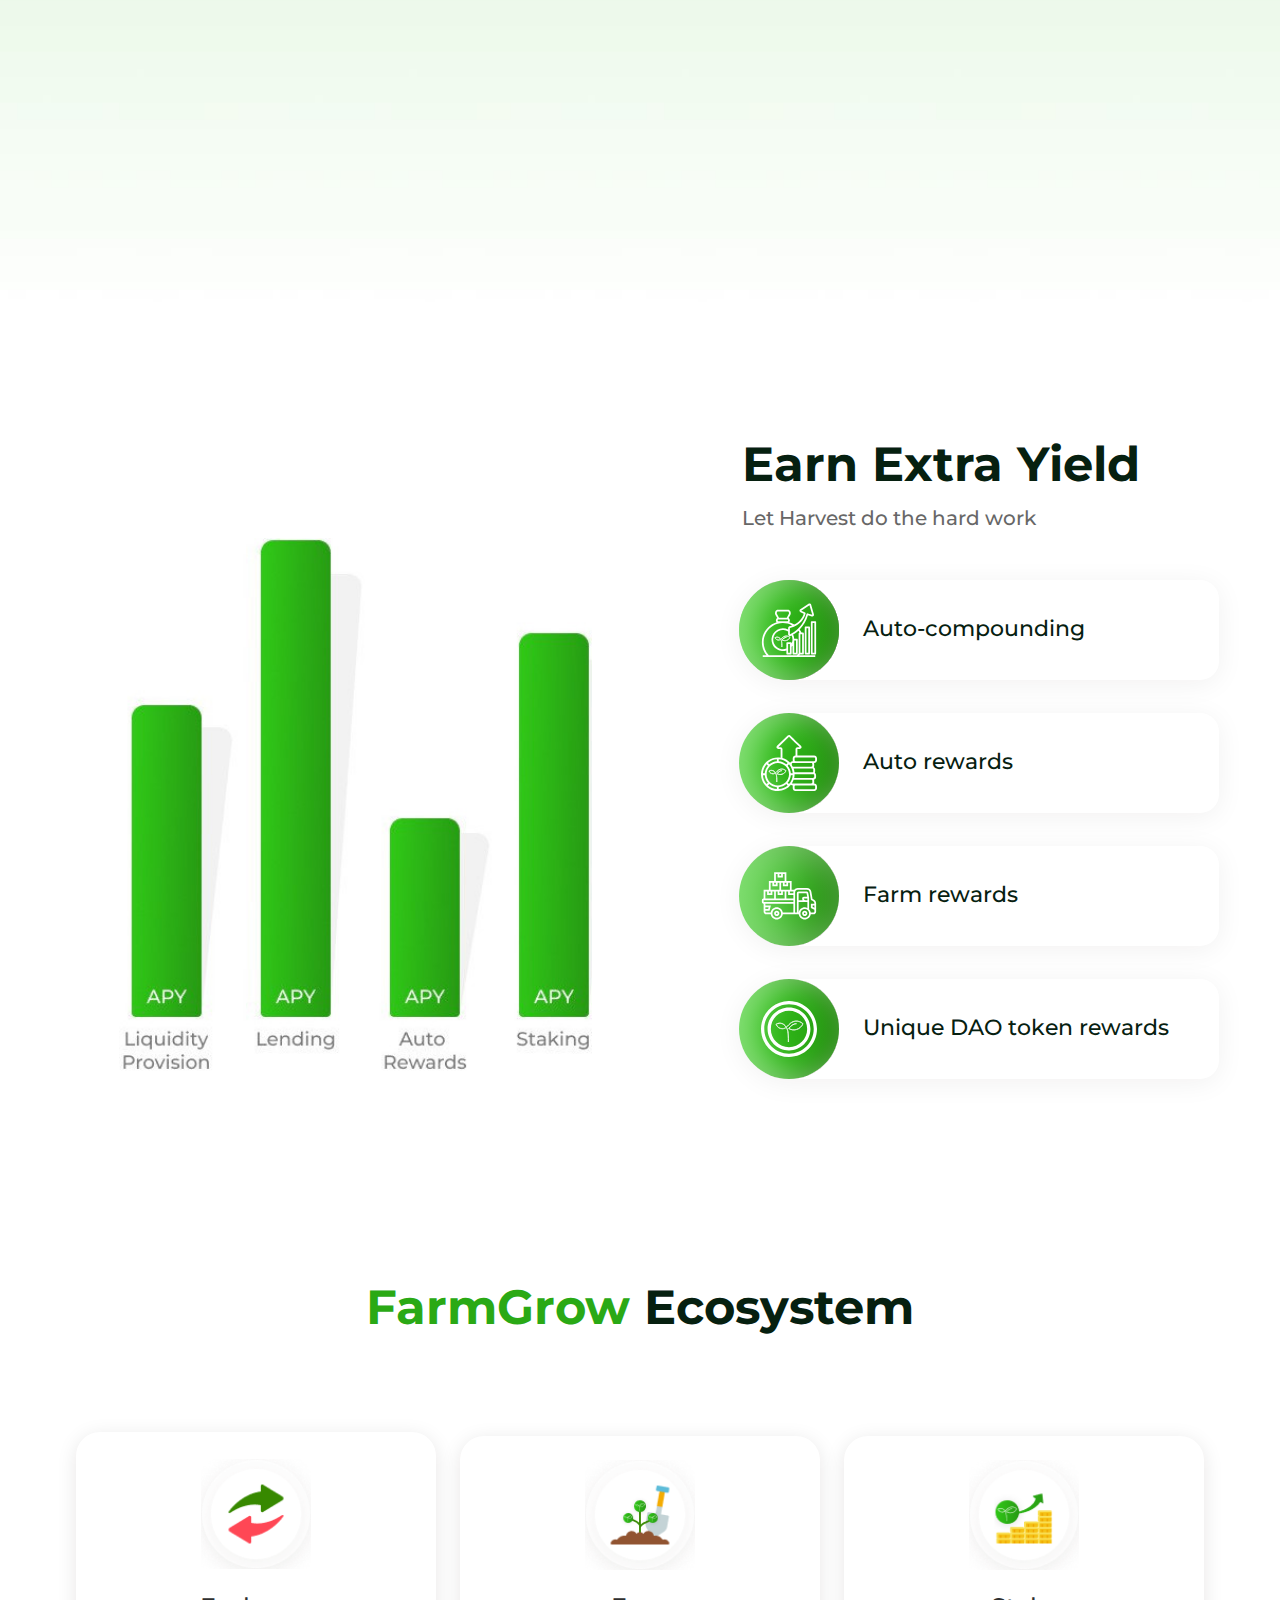
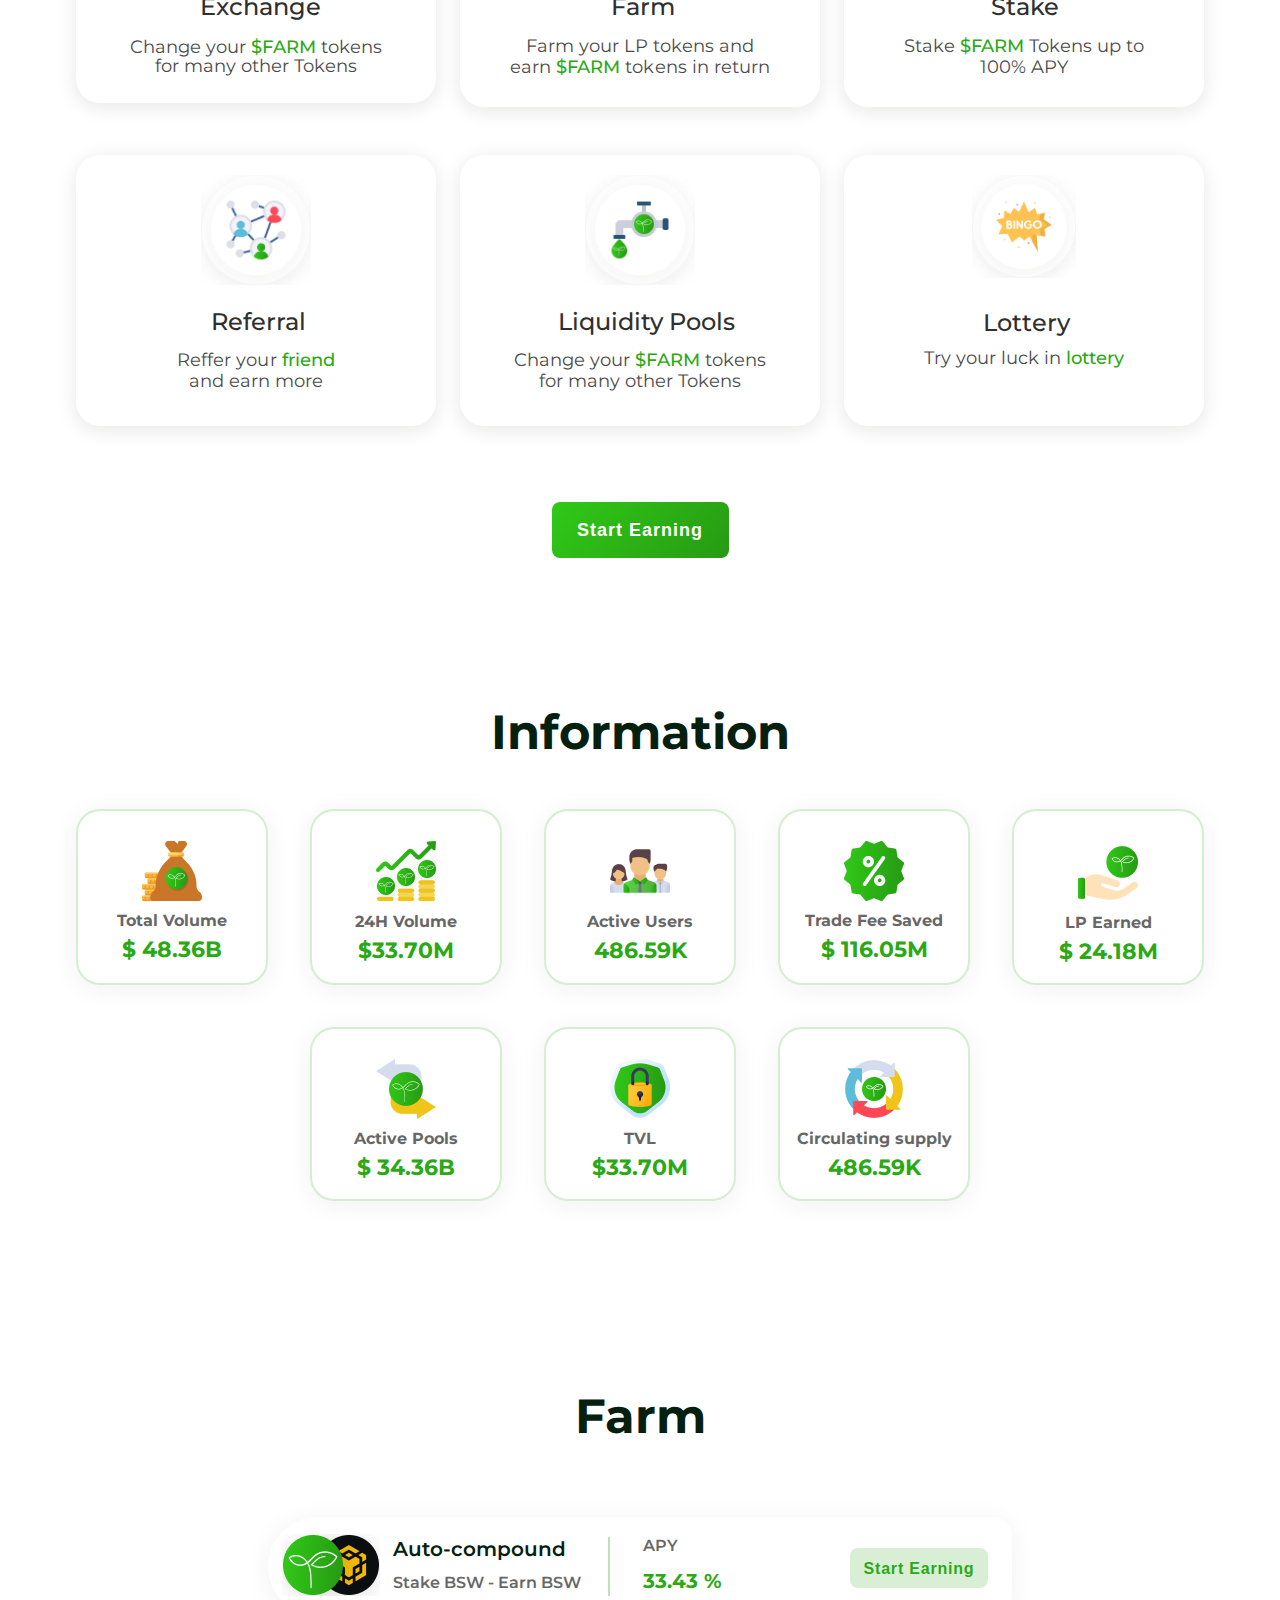
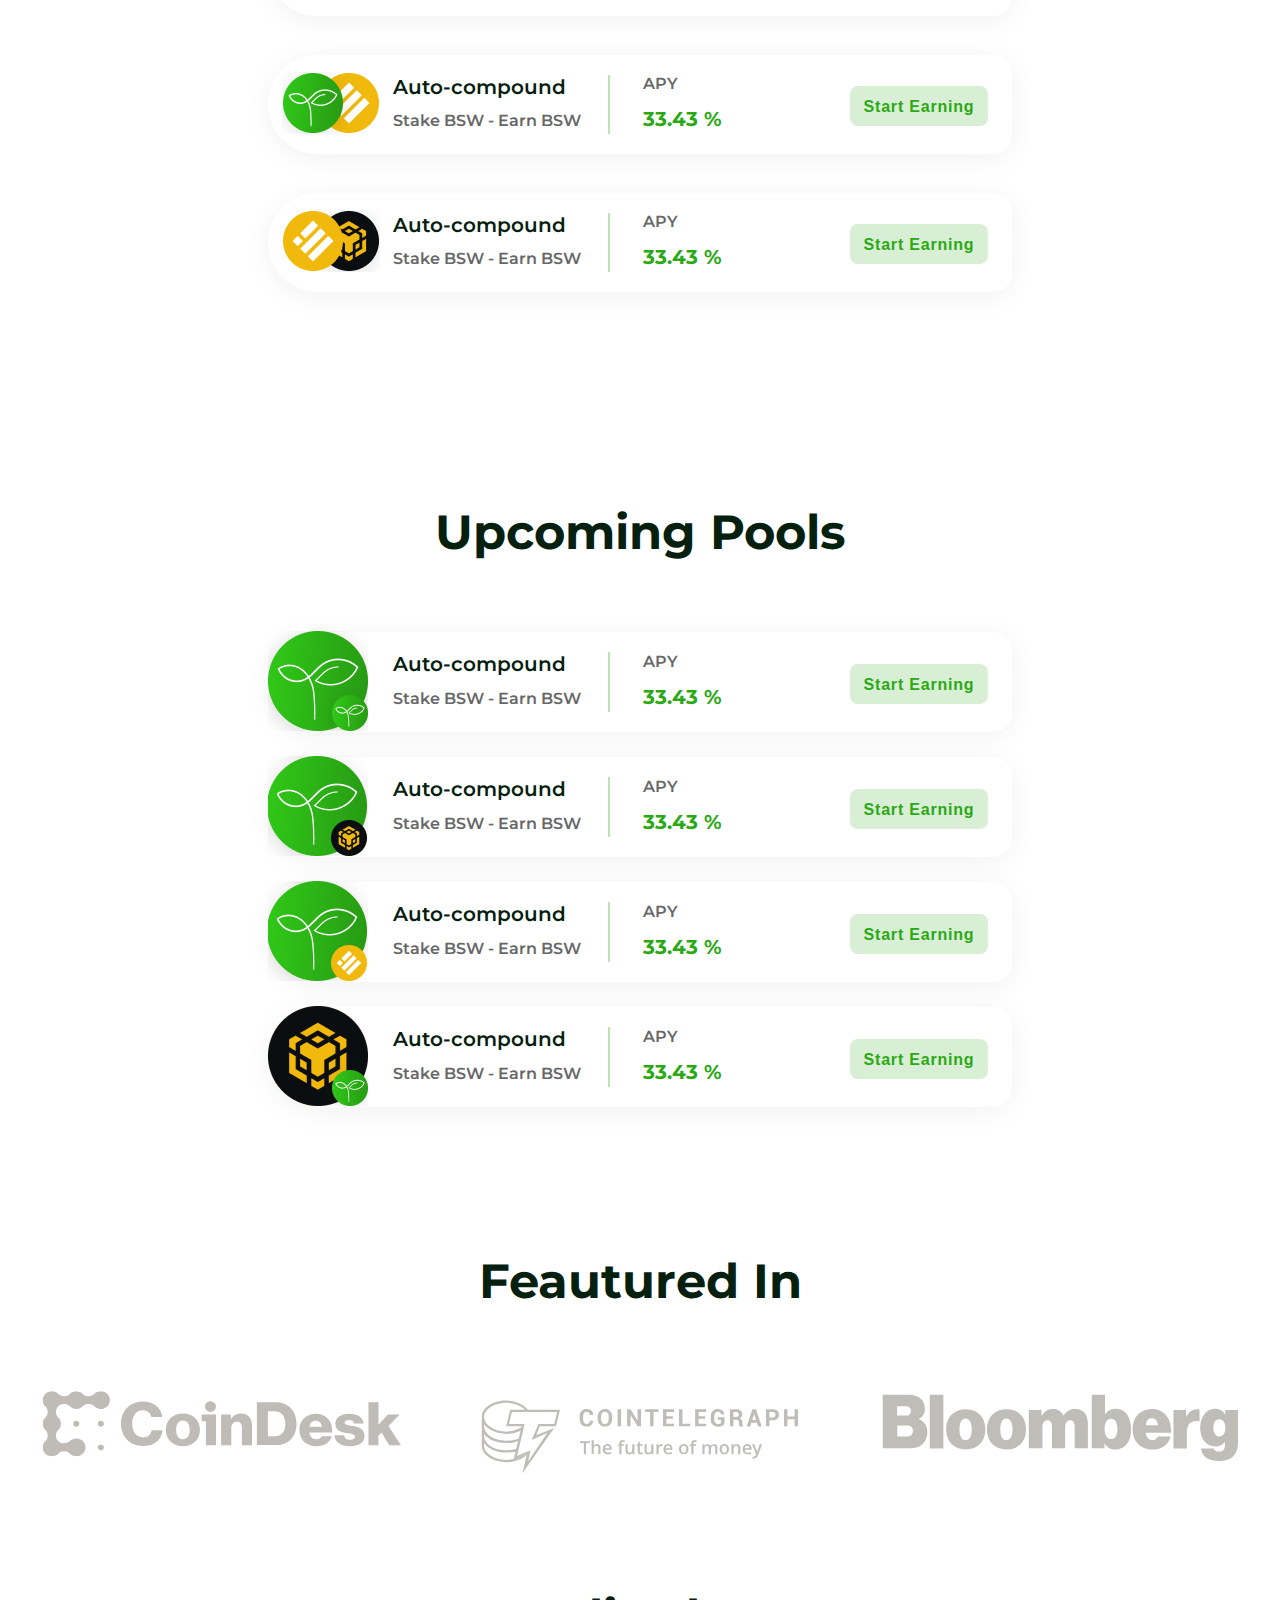
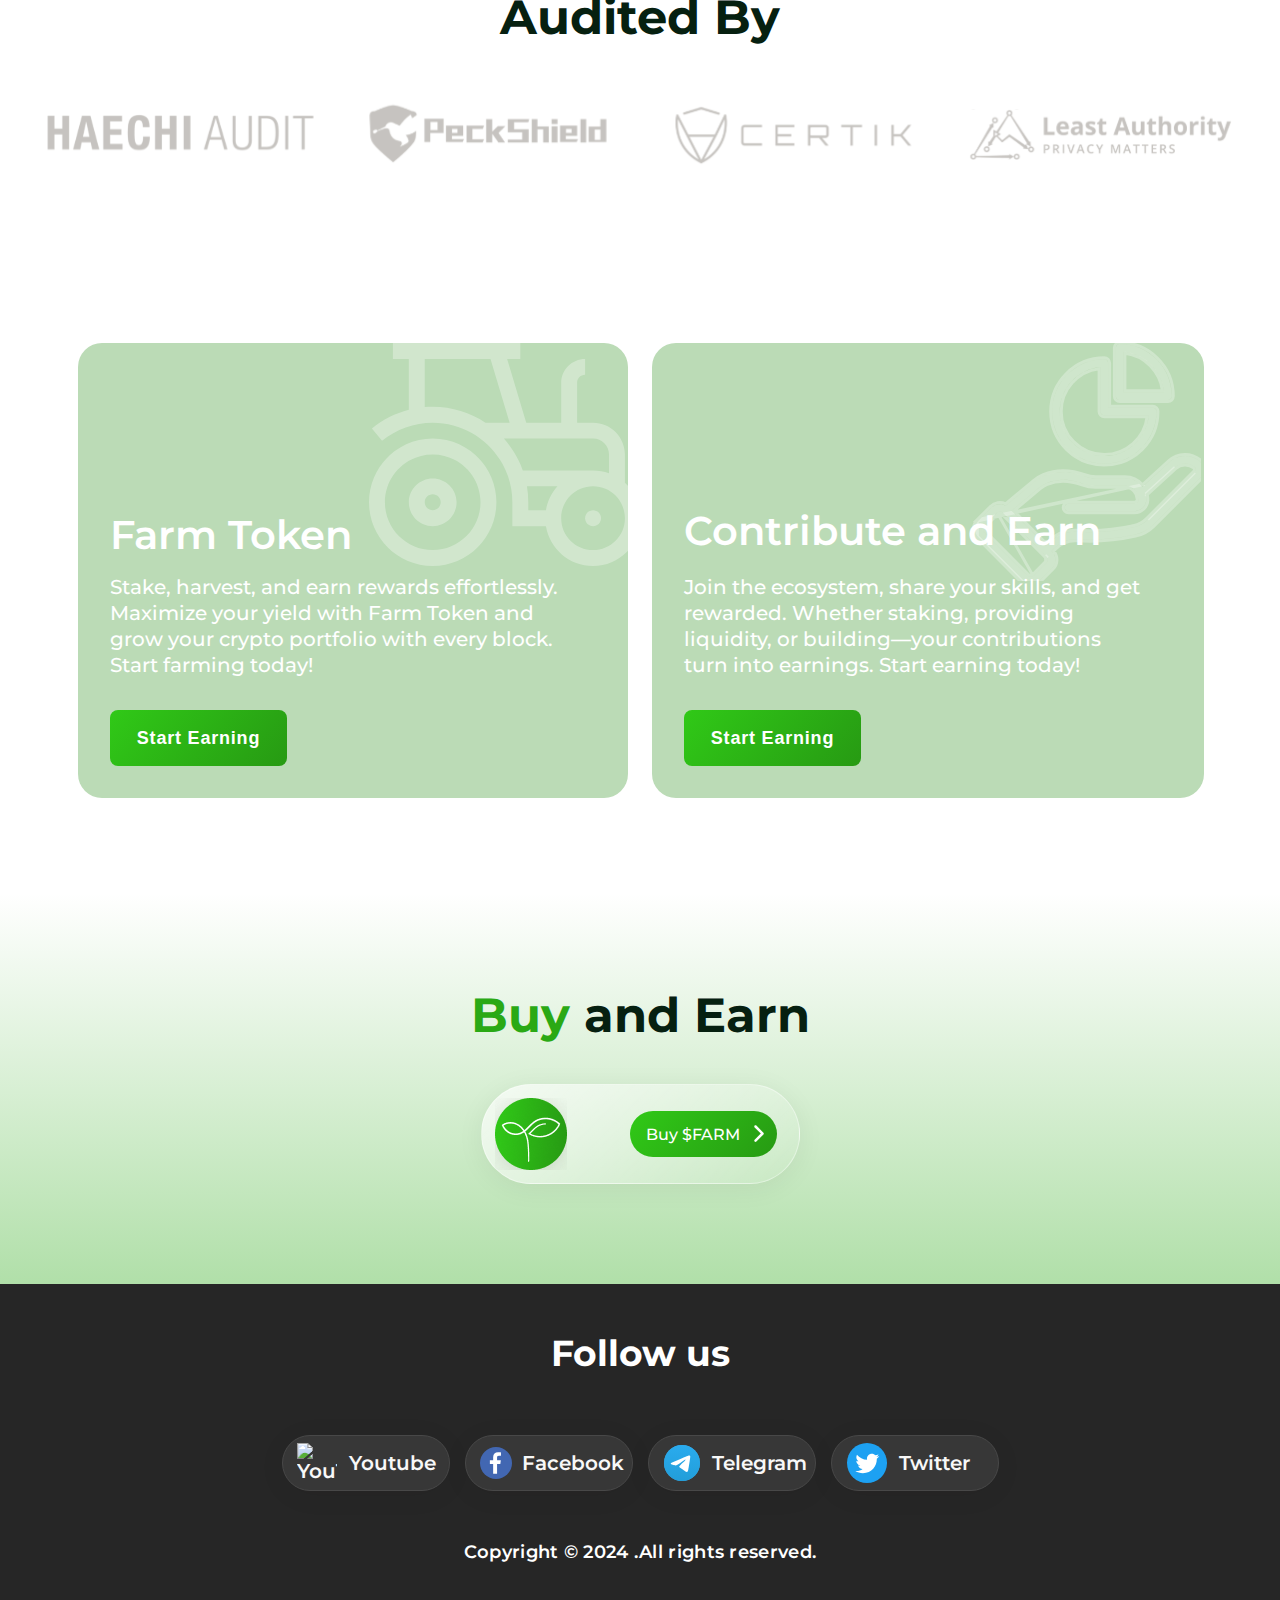
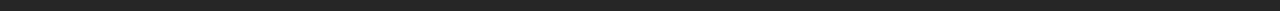
==== commit a87d3b72: "Comit 36 Header and" ====
--- a/index.html
+++ b/index.html
@@ -30,7 +30,7 @@
     <div class="wrapper">
       <div class="hero-wrapper">
         <!-- HEADER -->
-        <!-- <header class="header">
+        <header class="header">
           <div class="container container-flex">
             <a class="logo-link" href="#">
               <img class="logo" src="images/logo-two.svg" />
@@ -38,17 +38,19 @@
             <div class="nav">
               <div class="nav-list-container">
                 <ul class="nav-list">
-                  <li class="nav-sublist">
+                  <li>
                     <a href="#">Tokenomics</a>
                   </li>
-                  <li class="nav-sublist">
+                  <li>
                     <a href="#">Statistics</a>
                   </li>
-                  <li class="nav-sublist">
+                  <li>
                     <a href="#">Blog</a>
                   </li>
+                  <li>
+                    <button class="btn btn-header-activ">Start Earning</button>
+                  </li>
                 </ul>
-                <button class="btn btn-header-activ">Start Earning</button>
               </div>
               <button class="mobile-menu-btn">
                 <span class="span-1"></span>
@@ -57,7 +59,7 @@
               </button>
             </div>
           </div>
-        </header> -->
+        </header>
         <!--HERO -->
         <section class="hero-section">
           <div class="container">
@@ -99,8 +101,8 @@
         <!-- TITLE -->
         <section class="statistic-section">
           <div class="container">
-            <div class="statistic-box-1">
-              <div class="statistic-box-2">
+            <div class="statistic-box-container">
+              <div class="statistic-box-1">
                 <div class="statistic-title">
                   <h2 class="headline">Earn Extra Yield</h2>
                   <p class="paragraph-title">Let Harvest do the hard work</p>
@@ -140,18 +142,13 @@
                   </li>
                 </ul>
               </div>
-              <!-- <picture>
-                <source
-                  class="img-statistic-and"
-                  srcset="images/statistics-2.jpg"
-                  media="(min-width: 768px)"
-                /> -->
-              <img
-                class="img-statistic-2"
-                src="images/statistics-2.jpg"
-                alt="APY statistics"
-              />
-              <!-- </picture> -->
+              <div class="statistic-box-2">
+                <img
+                  class="img-statistic-2"
+                  src="images/statistics-2.jpg"
+                  alt="APY statistics"
+                />
+              </div>
             </div>
           </div>
         </section>
@@ -287,9 +284,9 @@
         <section class="farm-section">
           <div class="container">
             <h2 class="headline">Farm</h2>
-            <div class="farm-card-box">
+            <div>
               <ul class="farm-list">
-                <li class="farm-item">
+                <li>
                   <div class="farm-card">
                     <div class="card-col card-col-1">
                       <img
@@ -311,7 +308,7 @@
                     </div>
                   </div>
                 </li>
-                <li class="farm-item">
+                <li>
                   <div class="farm-card">
                     <div class="card-col card-col-1">
                       <img
@@ -333,7 +330,7 @@
                     </div>
                   </div>
                 </li>
-                <li class="farm-item">
+                <li>
                   <div class="farm-card">
                     <div class="card-col card-col-1">
                       <img
@@ -364,7 +361,7 @@
           <div class="container">
             <h2 class="headline">Upcoming Pools</h2>
             <ul class="farm-list">
-              <li class="farm-item">
+              <li>
                 <div class="farm-card">
                   <div class="card-col card-col-1">
                     <img
@@ -386,7 +383,7 @@
                   </div>
                 </div>
               </li>
-              <li class="farm-item">
+              <li>
                 <div class="farm-card">
                   <div class="card-col card-col-1">
                     <img
@@ -408,7 +405,7 @@
                   </div>
                 </div>
               </li>
-              <li class="farm-item">
+              <li>
                 <div class="farm-card">
                   <div class="card-col card-col-1">
                     <img
@@ -430,7 +427,7 @@
                   </div>
                 </div>
               </li>
-              <li class="farm-item">
+              <li>
                 <div class="farm-card">
                   <div class="card-col card-col-1">
                     <img
@@ -479,22 +476,18 @@
             <h3 class="headline">Audited By</h3>
             <div class="partners-box-two">
               <img
-                class="img-partners-two"
+                class="img-partners"
                 src="images/haechi-audit.svg"
                 alt="HAECHI AUDIT"
               />
               <img
-                class="img-partners-two"
+                class="img-partners"
                 src="images/peckshield.svg"
                 alt="Peck Shield"
               />
-              <img
-                class="img-partners-two"
-                src="images/certik.svg"
-                alt="CERTIK"
-              />
-              <img
-                class="img-partners-two"
+              <img class="img-partners" src="images/certik.svg" alt="CERTIK" />
+              <img
+                class="img-partners"
                 src="images/least-authority.svg"
                 alt="Least Authority"
               />
--- a/css/style.css
+++ b/css/style.css
@@ -133,6 +133,7 @@
 
 a {
   text-decoration: none;
+  color: inherit;
 }
 
 ul,
@@ -197,9 +198,6 @@
   }
   .nav-visible .mobile-menu-btn .span-3 {
     transform: rotate(-45deg);
-  }
-  .nav-visible .btn-header-activ {
-    opacity: 1;
   }
   .nav-list-container {
     display: flex;
@@ -232,11 +230,6 @@
   gap: 40px;
   align-items: center;
   font-size: 18px;
-}
-
-.nav-sublist a {
-  text-decoration: none;
-  color: inherit;
 }
 
 .mobile-menu-btn {
@@ -294,9 +287,10 @@
     color: var(--text-color);
     font-weight: 400;
     flex-flow: wrap;
-  }
-  .nav-sublist {
-    margin-left: 0;
+    flex-grow: 1;
+  }
+  .nav-list li:last-child {
+    margin-left: auto;
   }
   .mobile-menu-btn {
     display: none;
@@ -322,6 +316,12 @@
   max-width: 1228px;
   padding: 0 var(--offset);
   margin: 0 auto;
+}
+
+.container-flex {
+  display: flex;
+  justify-content: space-between;
+  align-items: center;
 }
 
 .headline,
@@ -458,10 +458,15 @@
   margin: 0 0 12px 0;
 }
 
-.statistic-box-1 {
+.statistic-box-container {
   display: flex;
   flex-direction: column;
   gap: 48px;
+}
+
+.statistic-box-2 {
+  display: flex;
+  justify-content: center;
 }
 
 .statistic-list {
@@ -479,17 +484,12 @@
   padding-right: 24px;
   flex-grow: 1;
   gap: 16px;
+  transition: transform 0.3s ease;
 }
 
 .statistic-text {
   display: flex;
   align-items: center;
-}
-
-img.img-statistic-2 {
-  width: 312px;
-  height: 286px;
-  margin-left: 8px;
 }
 
 .paragraph-title {
@@ -506,7 +506,6 @@
     margin: 4px 0 12px 0;
   }
   .statistic-list {
-    padding-left: 0;
     gap: 33px;
   }
   .statistic-item:hover {
@@ -517,7 +516,7 @@
     padding-right: 50px;
     gap: 24px;
   }
-  .statistic-box-1 {
+  .statistic-box-container {
     display: flex;
     justify-content: space-between;
     flex-direction: row-reverse;
@@ -903,9 +902,10 @@
     padding-right: 27px;
   }
   .card-col-2 {
-    padding: 4px 24px 10px 0;
+    padding: 0 24px 0 0;
     flex-grow: 1;
     justify-content: space-between;
+    align-items: center;
   }
   .farm-card-title {
     font-size: 20px;
@@ -995,8 +995,7 @@
     padding-bottom: 105px;
     gap: 60px;
   }
-  .img-partners,
-  .img-partners-two {
+  .img-partners {
     width: 100%;
     -o-object-fit: contain;
        object-fit: contain;
@@ -1326,7 +1325,6 @@
   font-size: 18px;
   letter-spacing: 1.7px;
   padding: 4px 0 0 0;
-  opacity: 0;
 }
 
 .btn-primary,
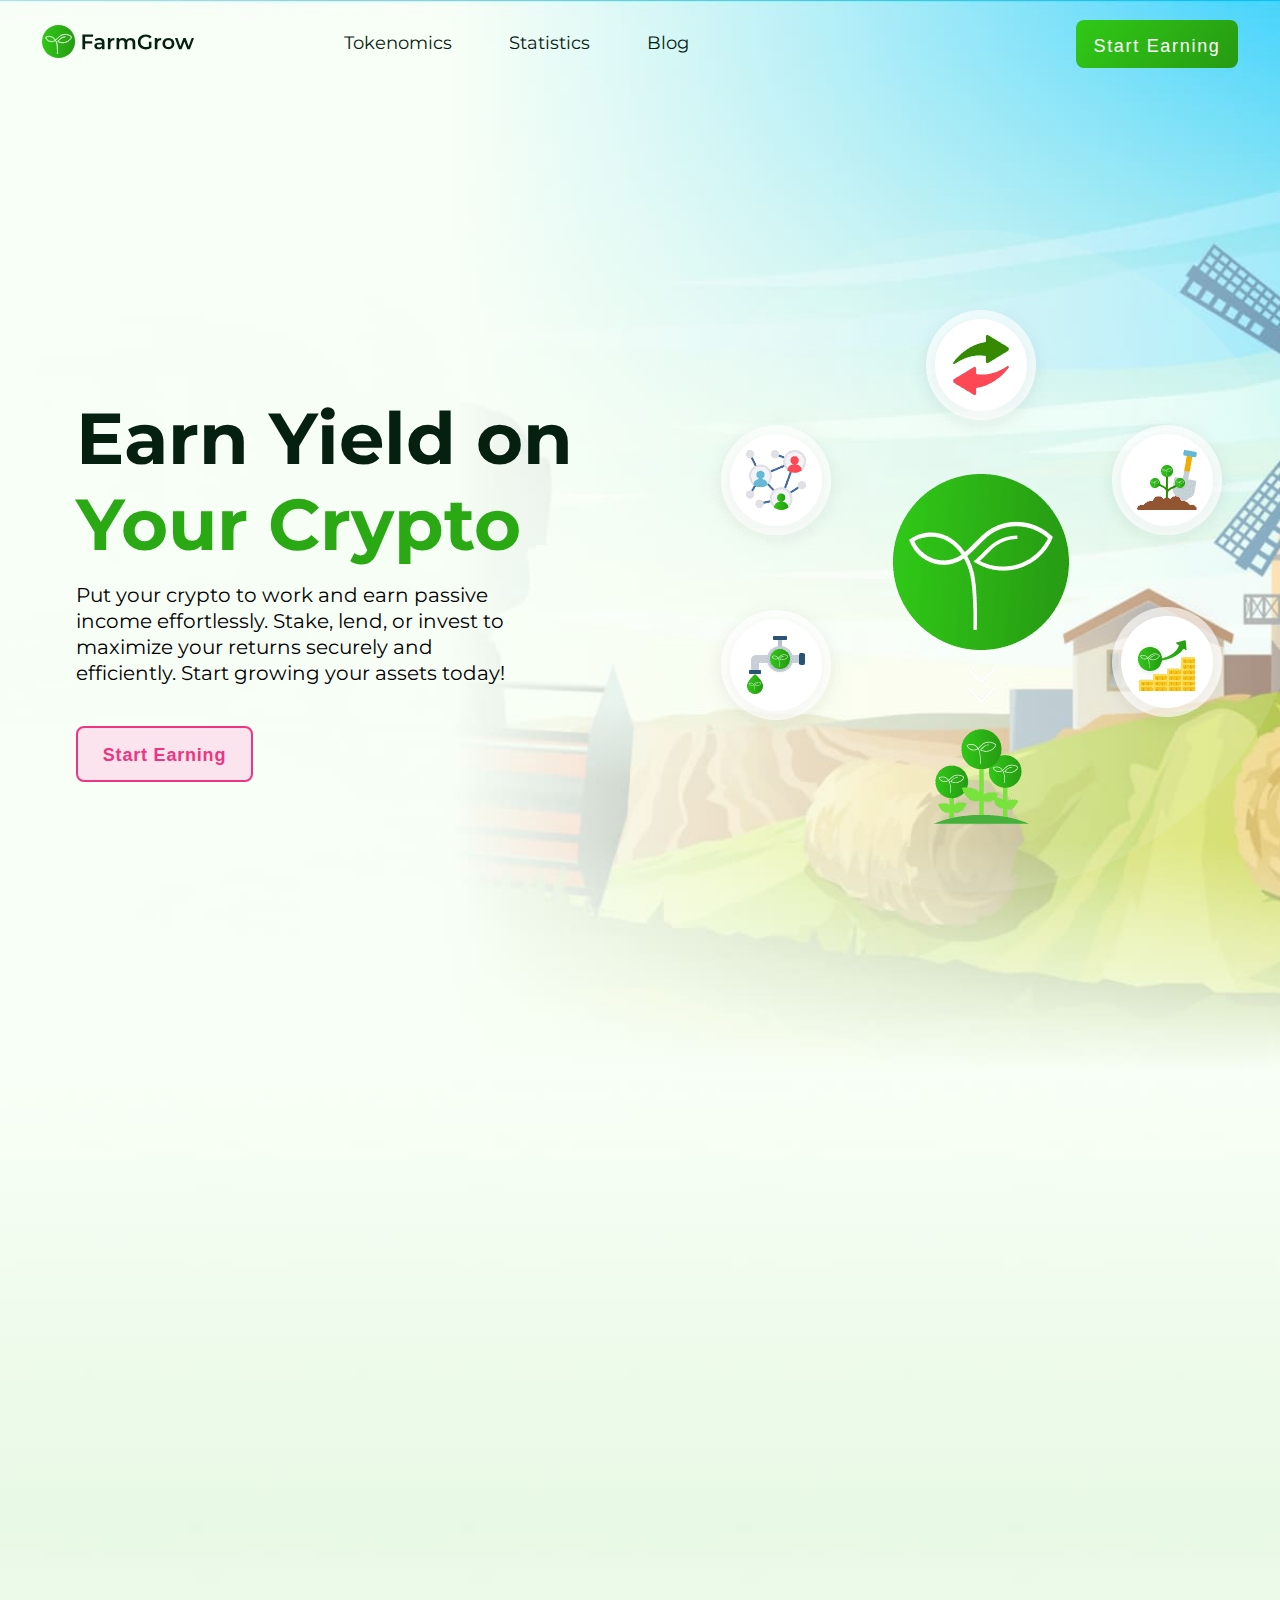
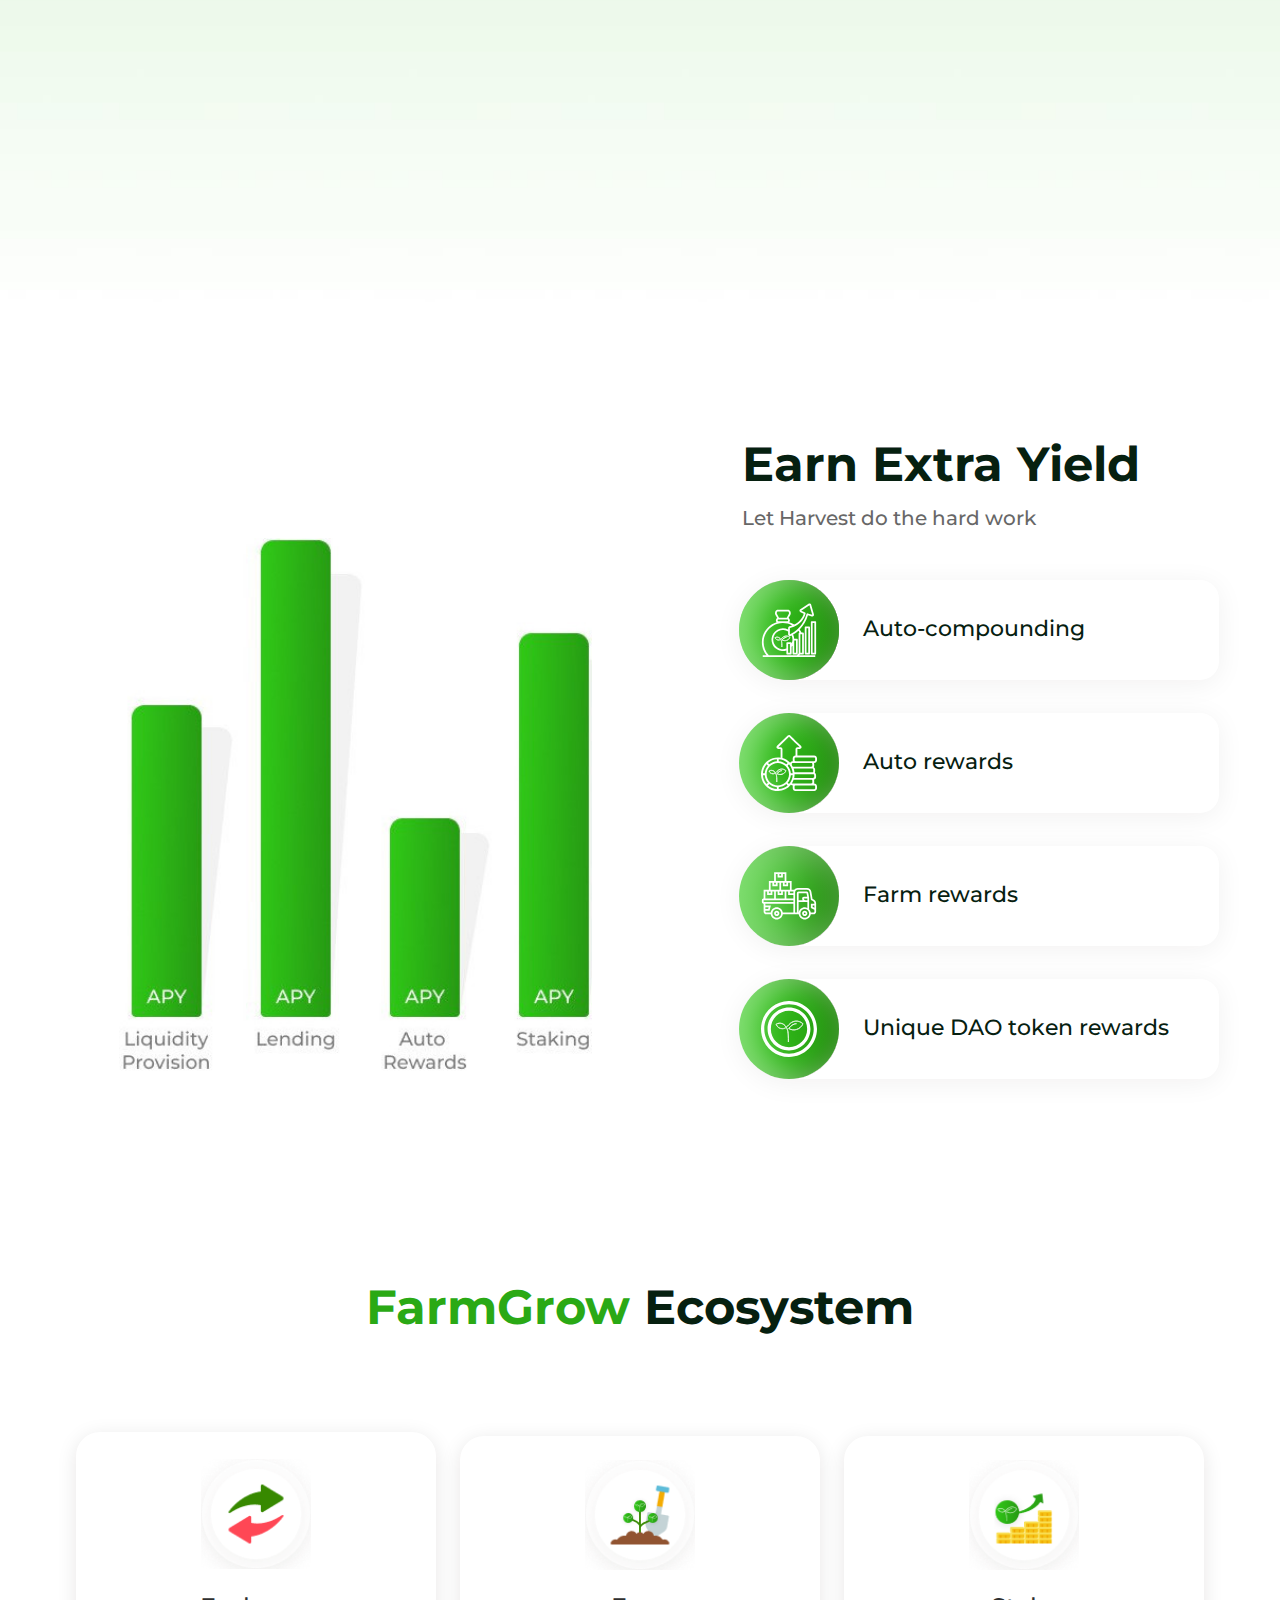
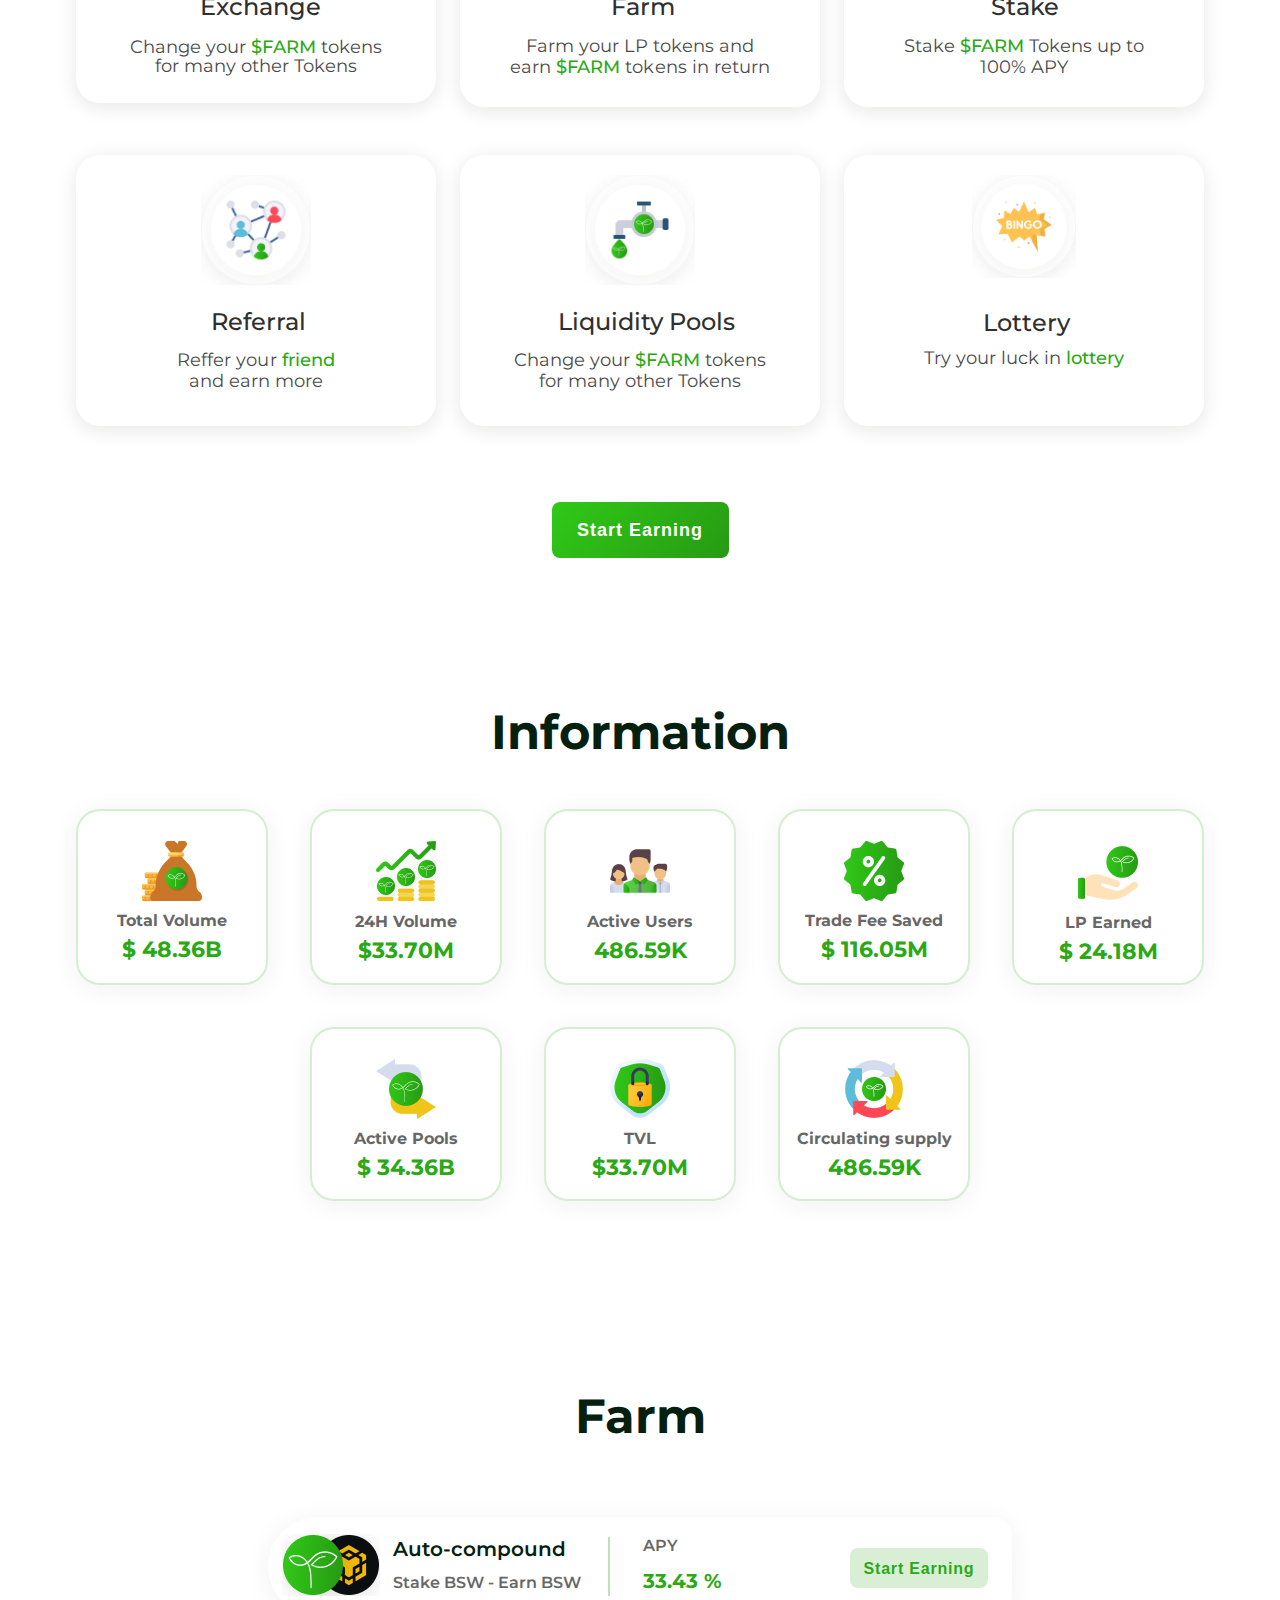
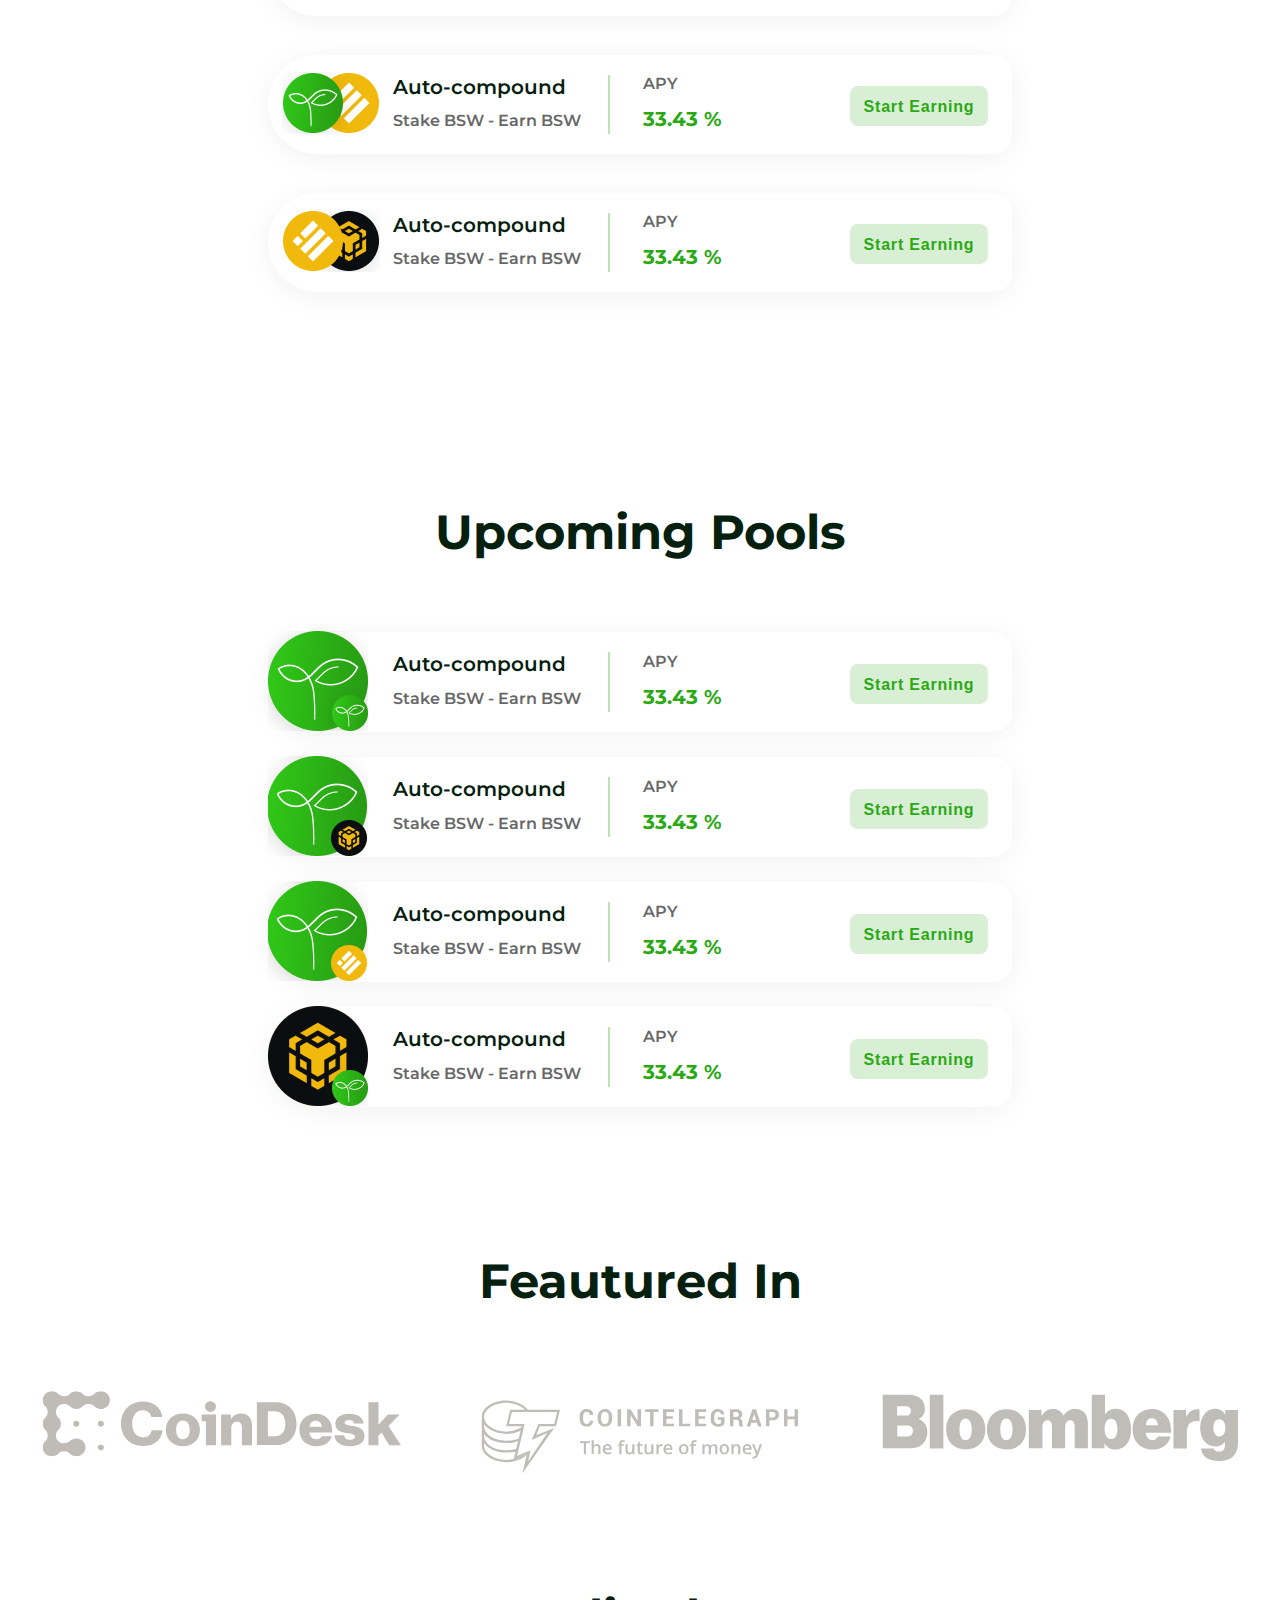
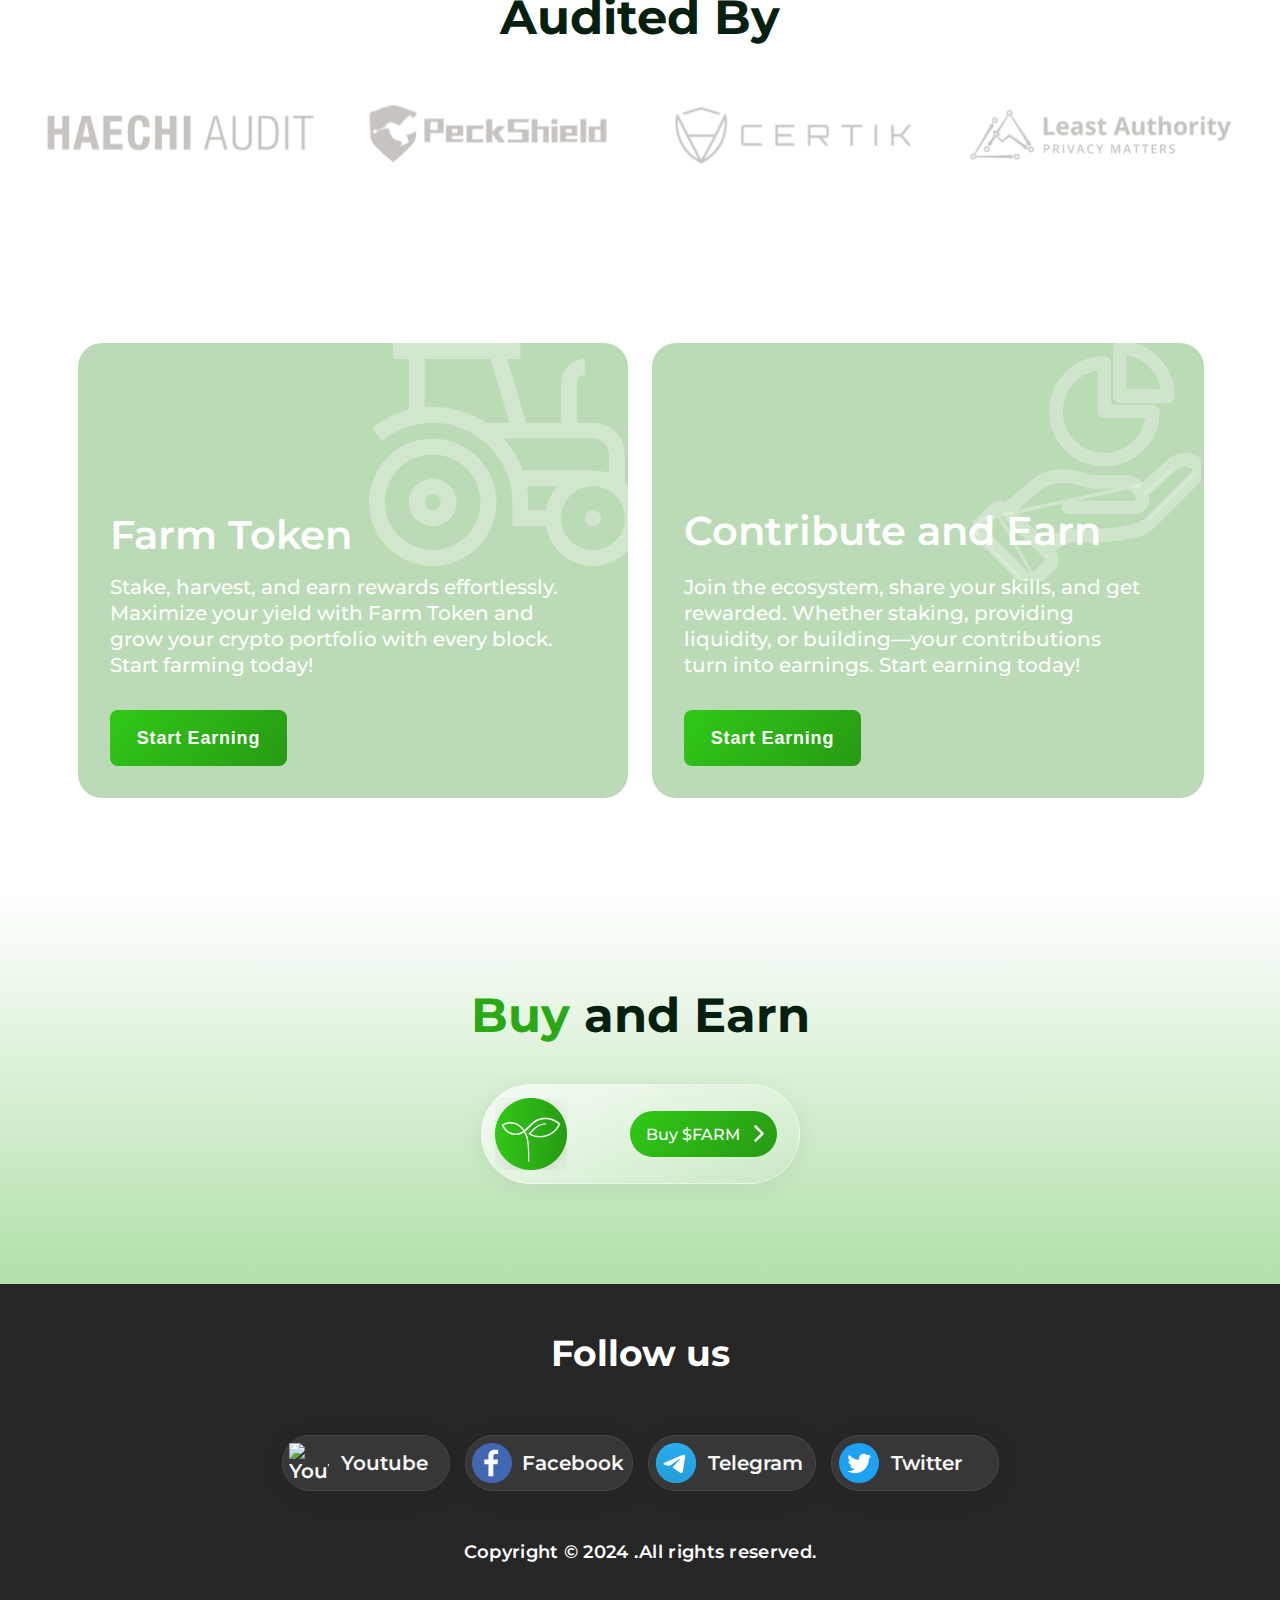
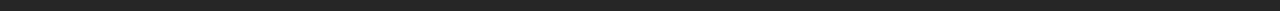
==== commit 8b1b539e: "Comit 37 footer" ====
--- a/index.html
+++ b/index.html
@@ -547,32 +547,40 @@
           <div class="footer-links-box">
             <ul class="footer-links-list">
               <li class="footer-link" href="#">
-                <img
-                  class="footer-link-img"
-                  src="images/youTube.svg"
-                  alt="YouTube"
-                />Youtube
+                <a href="#">
+                  <img
+                    class="footer-link-img"
+                    src="images/youTube.svg"
+                    alt="YouTube"
+                  />Youtube
+                </a>
               </li>
               <li class="footer-link" href="#">
-                <img
-                  class="footer-link-img"
-                  src="images/facebook.svg"
-                  alt="Facebook"
-                />Facebook
+                <a href="#">
+                  <img
+                    class="footer-link-img"
+                    src="images/facebook.svg"
+                    alt="Facebook"
+                  />Facebook
+                </a>
               </li>
               <li class="footer-link" href="#">
-                <img
-                  class="footer-link-img"
-                  src="images/telegram.svg"
-                  alt="Telegram"
-                />Telegram
+                <a href="#">
+                  <img
+                    class="footer-link-img"
+                    src="images/telegram.svg"
+                    alt="Telegram"
+                  />Telegram
+                </a>
               </li>
               <li class="footer-link" href="#">
-                <img
-                  class="footer-link-img"
-                  src="images/twitter.svg"
-                  alt="Twitter"
-                />Twitter
+                <a href="#">
+                  <img
+                    class="footer-link-img"
+                    src="images/twitter.svg"
+                    alt="Twitter"
+                  />Twitter
+                </a>
               </li>
             </ul>
           </div>
--- a/css/style.css
+++ b/css/style.css
@@ -1227,17 +1227,19 @@
   margin-bottom: 46px;
   justify-content: center;
 }
+.footer-links-list a {
+  display: flex;
+  align-items: center;
+}
 
 .footer-link {
   display: flex;
-  align-items: center;
   text-decoration: none;
   color: #f8f8f8;
   border: 1px solid #484848;
   border-radius: 38px;
   width: 143px;
   min-height: 44px;
-  padding: 8px;
   max-height: 43px;
   box-shadow: 0 4px 28px 0 rgba(27, 17, 8, 0.06);
   background: #373737;
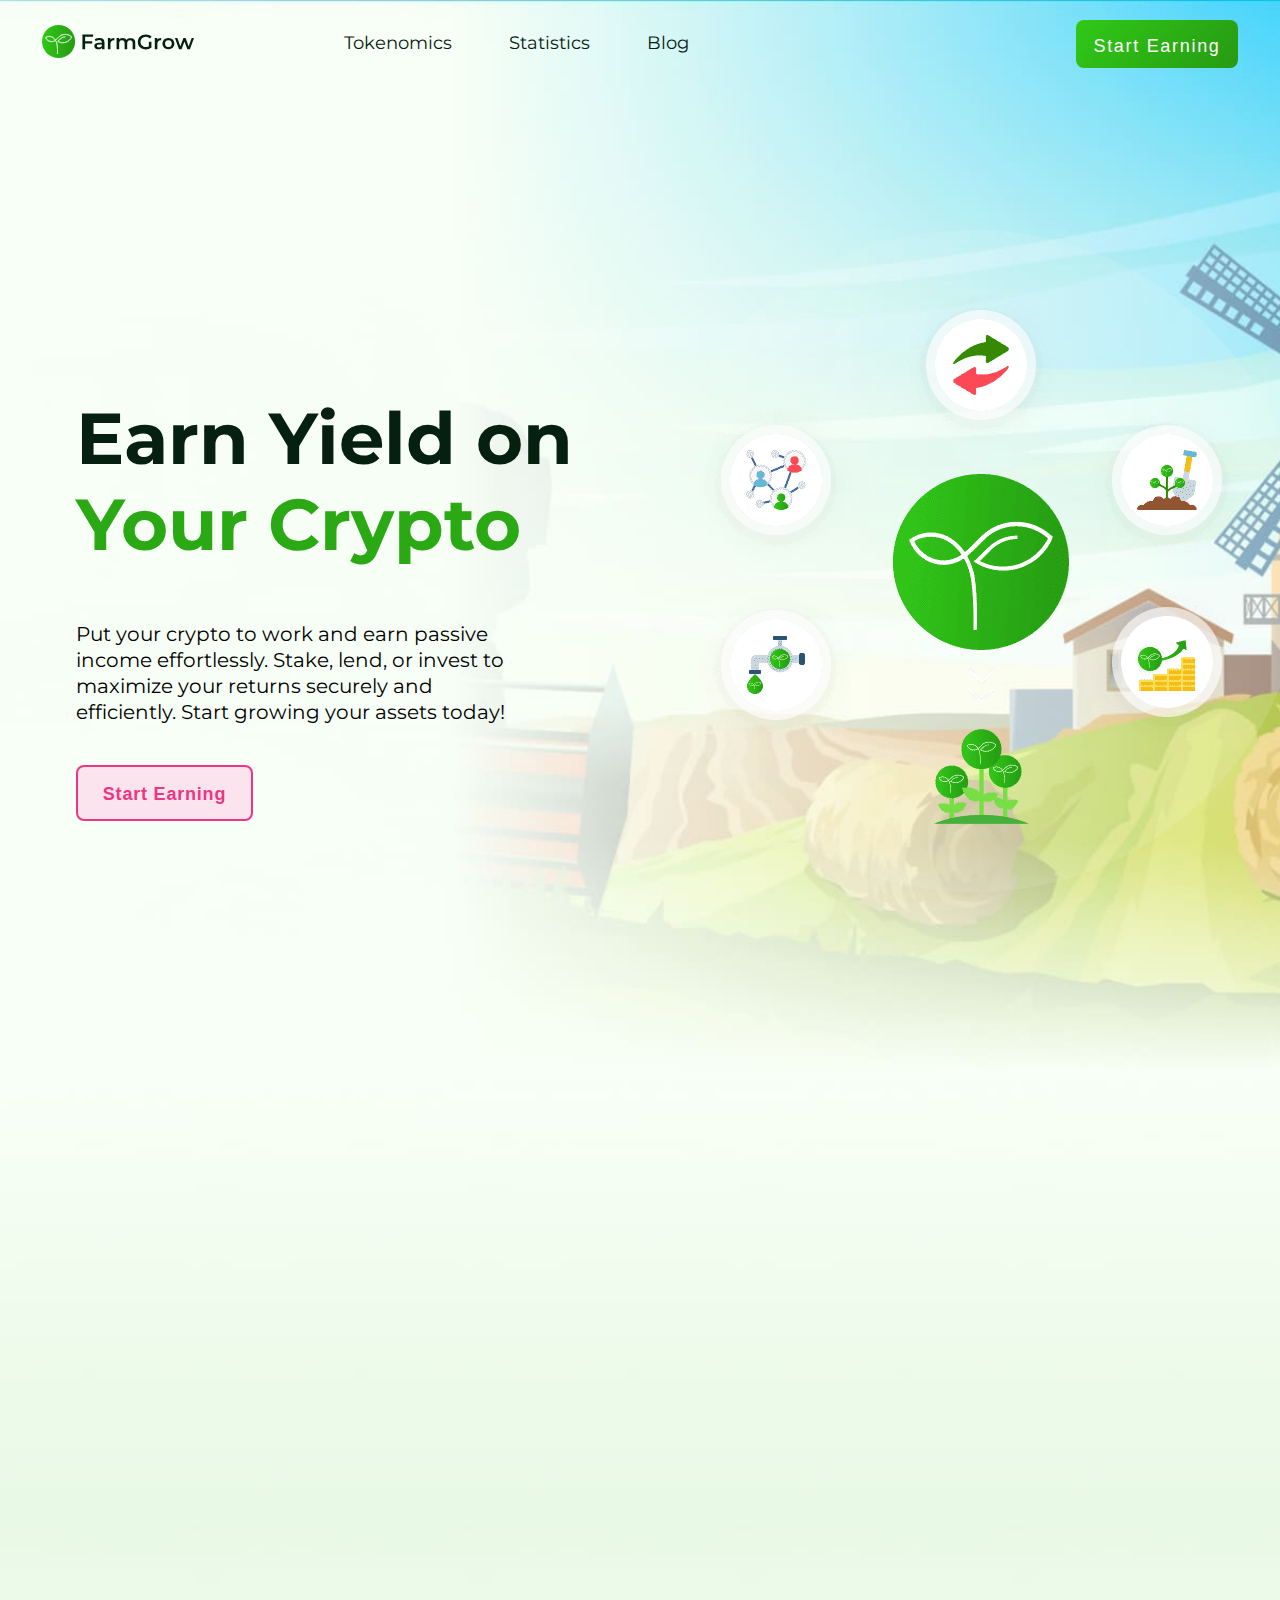
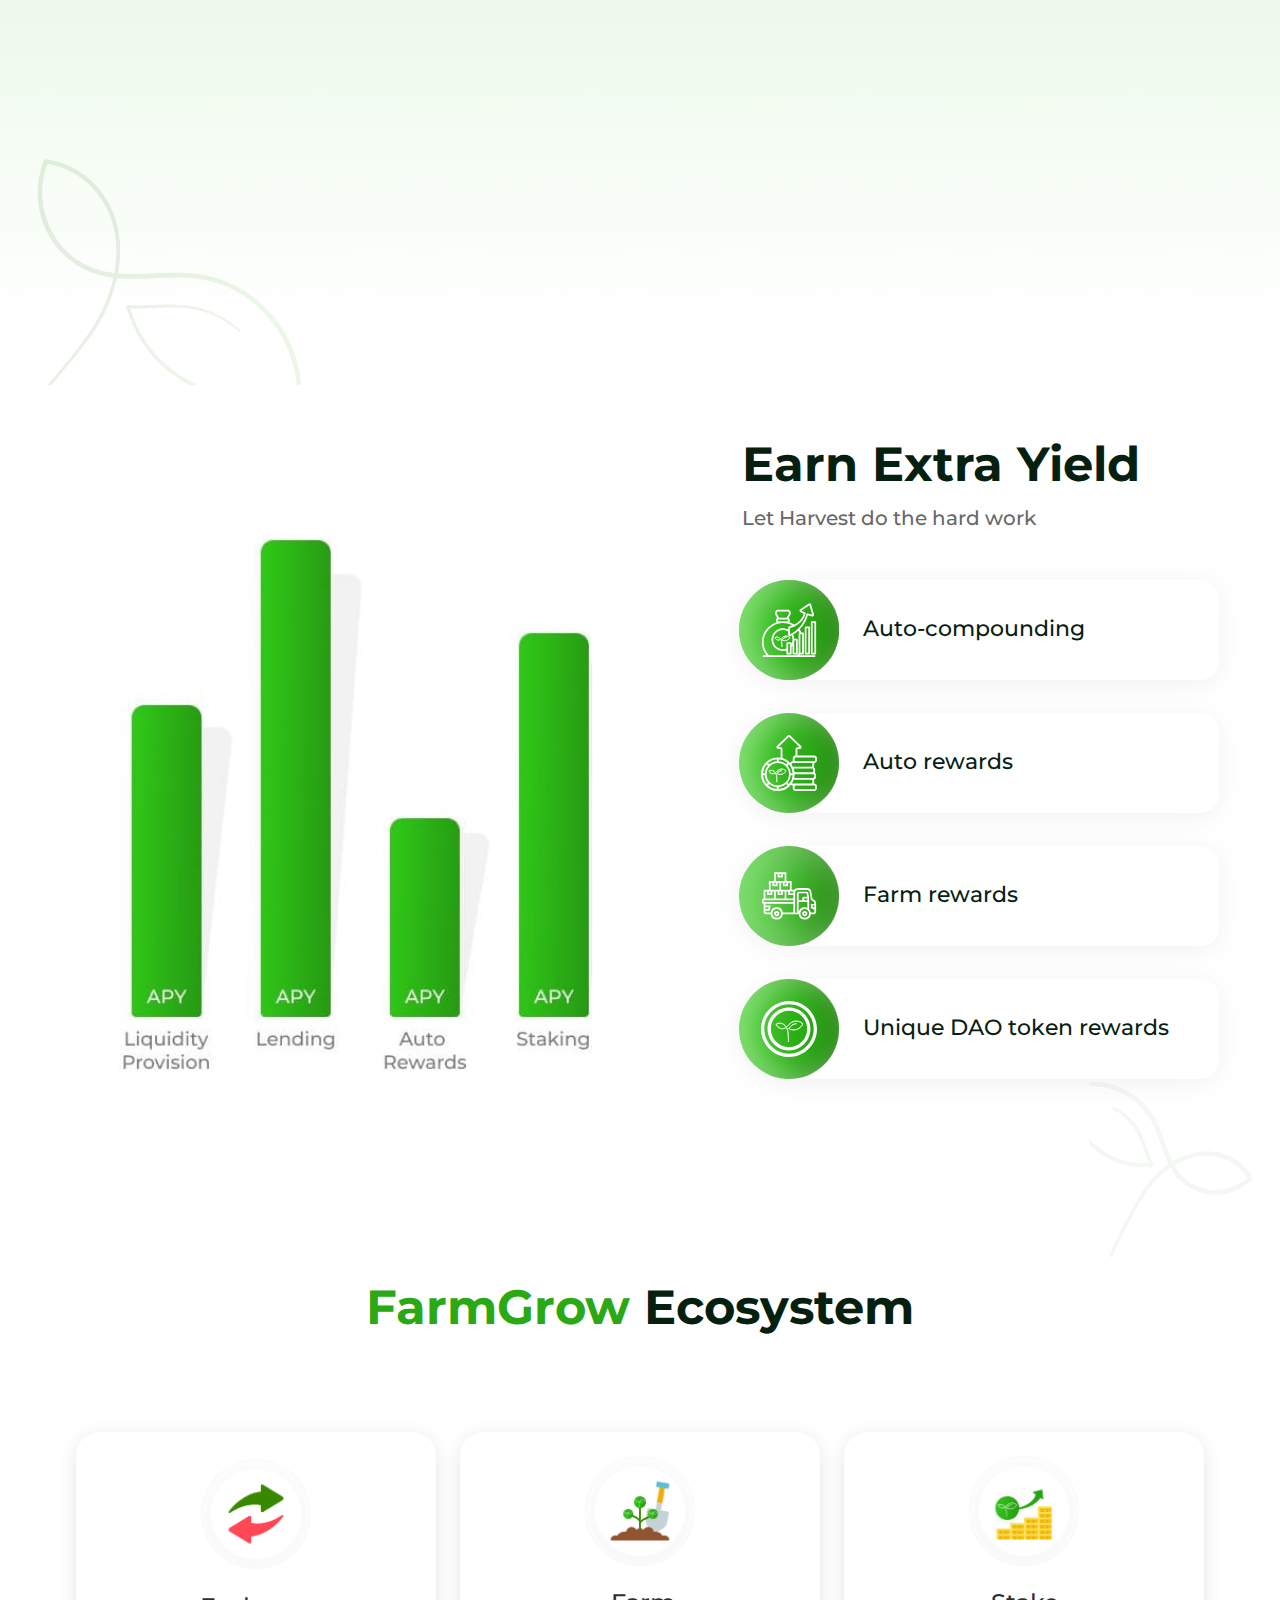
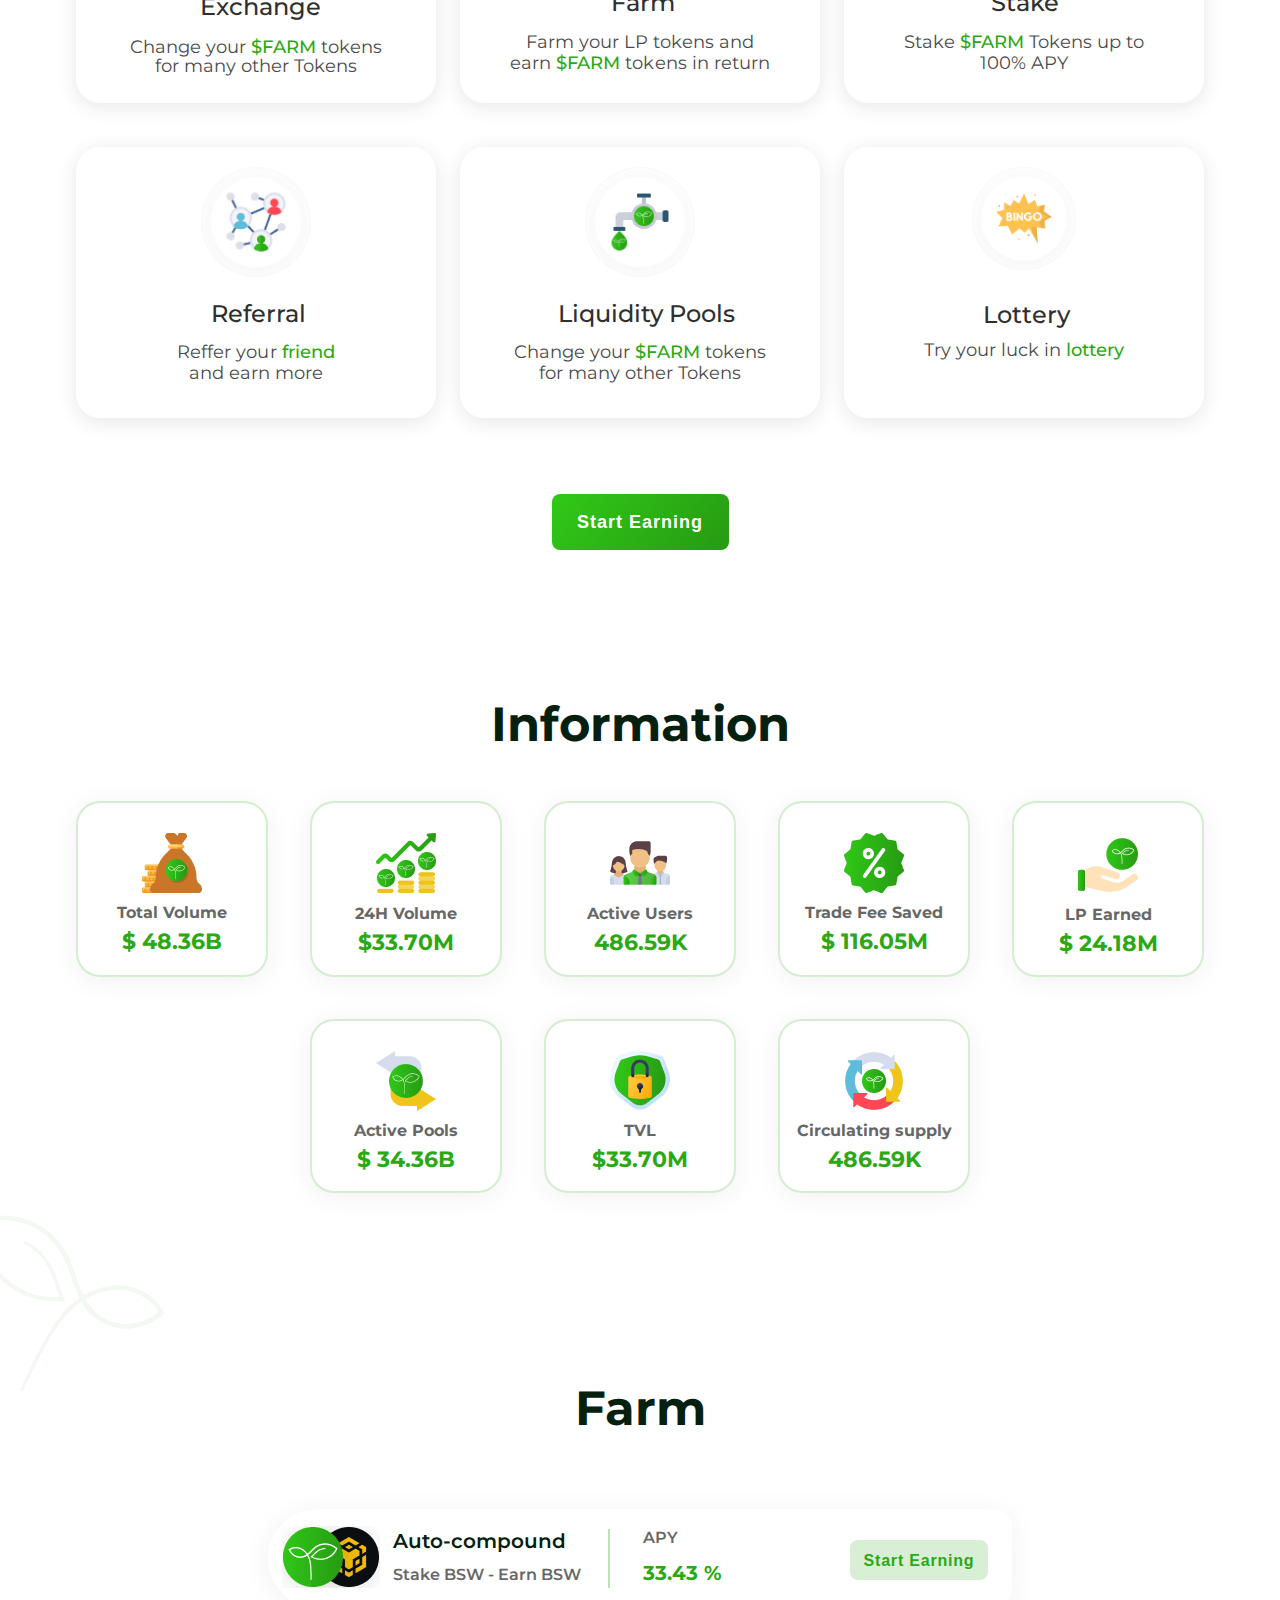
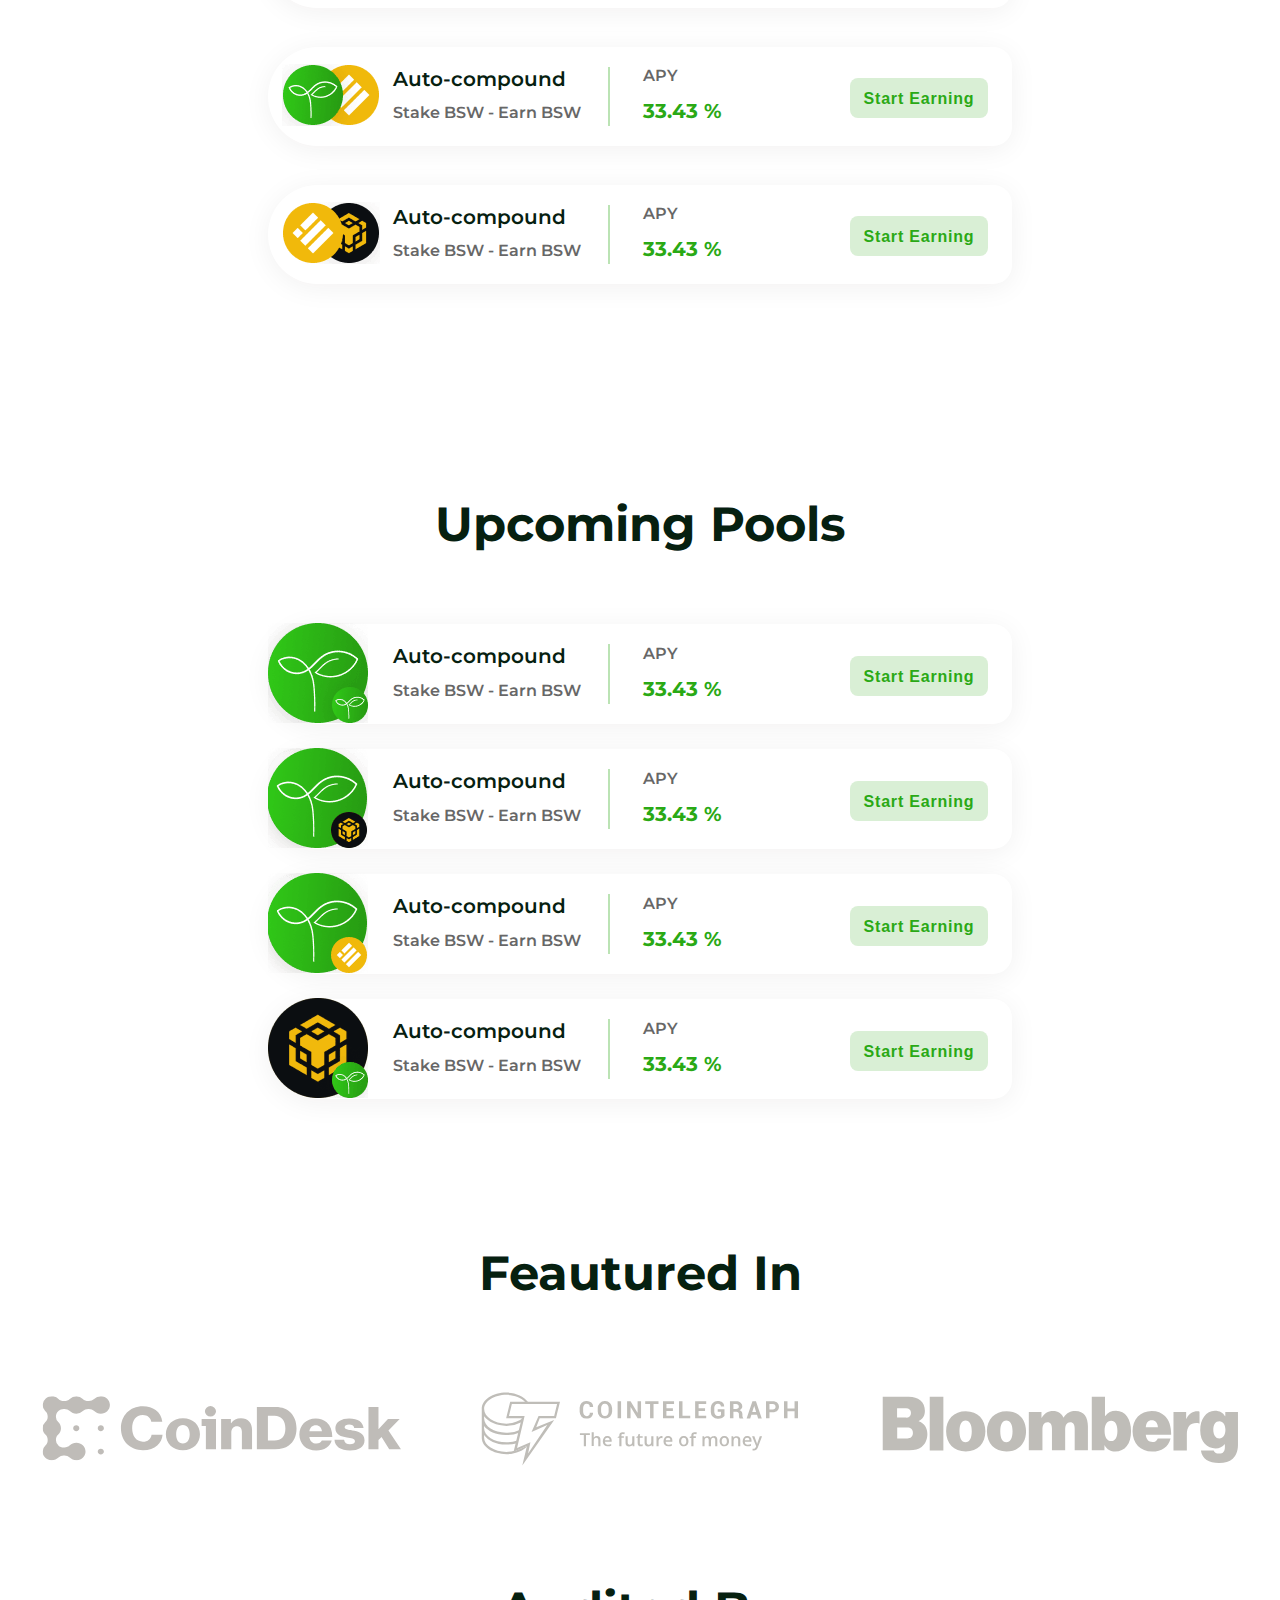
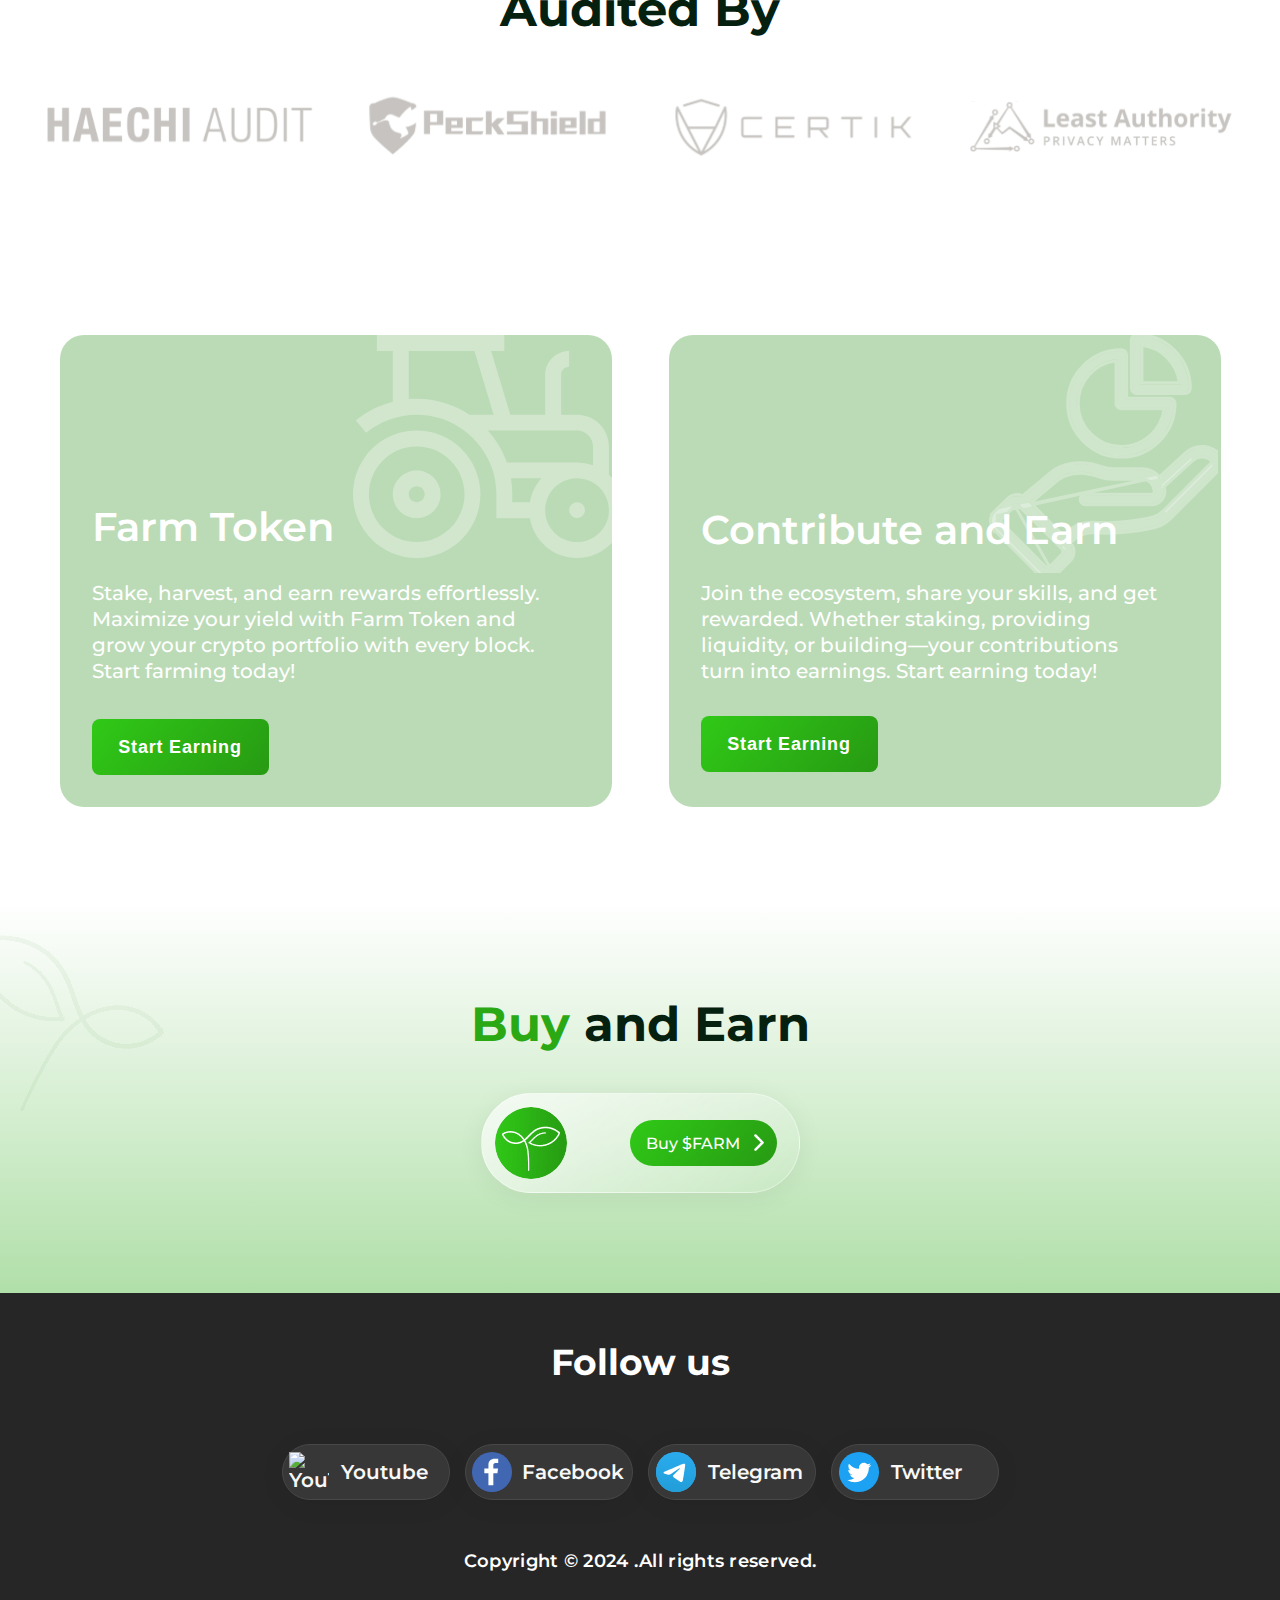
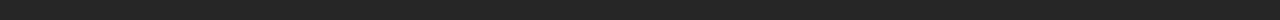
==== commit dec7afde: "end decor" ====
--- a/index.html
+++ b/index.html
@@ -9,18 +9,18 @@
       rel="icon"
       type="image/png"
       href="favicon/favicon-96x96.png"
-      sizes="96x96"
+      sizes="32x32"
     />
     <link rel="icon" type="image/svg+xml" href="favicon/favicon.svg" />
     <link rel="shortcut icon" href="/favicon.ico" />
     <link
       rel="apple-touch-icon"
-      sizes="180x180"
+      sizes="32x32"
       href="favicon/apple-touch-icon.png"
     />
     <link rel="manifest" href="favicon/site.webmanifest" />
     <!--end-Favicon-->
-    <link rel="stylesheet" href="css/style.css" />
+    <link rel="stylesheet" href="css/style.min.css" />
     <link
       rel="stylesheet"
       href="https://fonts.googleapis.com/css2?family=Montserrat&display=swap"
@@ -33,7 +33,7 @@
         <header class="header">
           <div class="container container-flex">
             <a class="logo-link" href="#">
-              <img class="logo" src="images/logo-two.svg" />
+              <img class="logo" src="images/logo-two.svg" alt="logo" />
             </a>
             <div class="nav">
               <div class="nav-list-container">
@@ -48,11 +48,13 @@
                     <a href="#">Blog</a>
                   </li>
                   <li>
-                    <button class="btn btn-header-activ">Start Earning</button>
+                    <button class="btn btn-header-activ" type="button">
+                      Start Earning
+                    </button>
                   </li>
                 </ul>
               </div>
-              <button class="mobile-menu-btn">
+              <button class="mobile-menu-btn" type="button">
                 <span class="span-1"></span>
                 <span class="span-2"></span>
                 <span class="span-3"></span>
@@ -66,15 +68,19 @@
             <div class="hero-box">
               <div class="title-hero">
                 <div class="title-hero-box">
-                  <h1 class="title">Earn Yield on</h1>
-                  <span class="title highlight-color">Your Crypto</span>
+                  <h1 class="title">
+                    Earn Yield on
+                    <span class="title highlight-color">Your Crypto</span>
+                  </h1>
                 </div>
                 <p class="subtitle">
                   Put your crypto to work and earn passive income effortlessly.
                   Stake, lend, or invest to maximize your returns securely and
                   efficiently. Start growing your assets today!
                 </p>
-                <button class="btn btn-outline-light">Start Earning</button>
+                <button class="btn btn-outline-light" type="button">
+                  Start Earning
+                </button>
               </div>
               <img
                 class="img-hero"
@@ -84,8 +90,7 @@
             </div>
             <div class="hero-video">
               <iframe
-                width="560"
-                height="315"
+                class="video"
                 src="https://www.youtube.com/embed/TCk6LeLZF0M?si=AyCtodBOA5Y74MLN"
                 title="YouTube video player"
                 frameborder="0"
@@ -162,7 +167,7 @@
               <li class="features-sublist">
                 <img
                   class="features-img"
-                  srcset="images/exchange.png"
+                  src="images/exchange.png"
                   alt="exchange"
                 />
                 <h3 class="features-item">Exchange</h3>
@@ -216,11 +221,11 @@
                   tokens for many other Tokens
                 </p>
               </li>
-              <li class="features-sublist">
+              <li class="features-sublist features-sublist-end">
                 <img
                   class="features-img"
                   src="images/lottery.png"
-                  atl="lottery"
+                  alt="victory"
                 />
                 <p class="features-item">Lottery</p>
                 <p class="features-text">
@@ -229,7 +234,9 @@
                 </p>
               </li>
             </ul>
-            <button class="btn btn-features">Start Earning</button>
+            <button class="btn btn-features" type="button">
+              Start Earning
+            </button>
           </div>
         </section>
         <!-- INFO -->
@@ -257,7 +264,7 @@
                 <p class="info-text">Trade Fee Saved</p>
                 <span class="highlight-color">$ 116.05M</span>
               </li>
-              <li class="info-sublist">
+              <li class="info-sublist info-sublist-end">
                 <img src="images/work.png" alt="LP Earned" />
                 <p class="info-text">LP Earned</p>
                 <span class="highlight-color">$ 24.18M</span>
@@ -304,7 +311,9 @@
                         <span class="card-apy-1">APY</span>
                         <span class="card-apy-2">33.43 %</span>
                       </div>
-                      <button class="btn btn-primary">Start Earning</button>
+                      <button class="btn btn-primary" type="button">
+                        Start Earning
+                      </button>
                     </div>
                   </div>
                 </li>
@@ -326,7 +335,9 @@
                         <span class="card-apy-1">APY</span>
                         <span class="card-apy-2">33.43 %</span>
                       </div>
-                      <button class="btn btn-primary">Start Earning</button>
+                      <button class="btn btn-primary" type="button">
+                        Start Earning
+                      </button>
                     </div>
                   </div>
                 </li>
@@ -348,7 +359,9 @@
                         <span class="card-apy-1">APY</span>
                         <span class="card-apy-2">33.43 %</span>
                       </div>
-                      <button class="btn btn-primary">Start Earning</button>
+                      <button class="btn btn-primary" type="button">
+                        Start Earning
+                      </button>
                     </div>
                   </div>
                 </li>
@@ -379,7 +392,9 @@
                       <span class="card-apy-1">APY</span>
                       <span class="card-apy-2">33.43 %</span>
                     </div>
-                    <button class="btn btn-primary">Start Earning</button>
+                    <button class="btn btn-primary" type="button">
+                      Start Earning
+                    </button>
                   </div>
                 </div>
               </li>
@@ -401,7 +416,9 @@
                       <span class="card-apy-1">APY</span>
                       <span class="card-apy-2">33.43 %</span>
                     </div>
-                    <button class="btn btn-primary">Start Earning</button>
+                    <button class="btn btn-primary" type="button">
+                      Start Earning
+                    </button>
                   </div>
                 </div>
               </li>
@@ -423,7 +440,9 @@
                       <span class="card-apy-1">APY</span>
                       <span class="card-apy-2">33.43 %</span>
                     </div>
-                    <button class="btn btn-primary">Start Earning</button>
+                    <button class="btn btn-primary" type="button">
+                      Start Earning
+                    </button>
                   </div>
                 </div>
               </li>
@@ -445,7 +464,9 @@
                       <span class="card-apy-1">APY</span>
                       <span class="card-apy-2">33.43 %</span>
                     </div>
-                    <button class="btn btn-primary">Start Earning</button>
+                    <button class="btn btn-primary" type="button">
+                      Start Earning
+                    </button>
                   </div>
                 </div>
               </li>
@@ -475,27 +496,33 @@
             </div>
             <h3 class="headline">Audited By</h3>
             <div class="partners-box-two">
-              <img
-                class="img-partners"
-                src="images/haechi-audit.svg"
-                alt="HAECHI AUDIT"
-              />
-              <img
-                class="img-partners"
-                src="images/peckshield.svg"
-                alt="Peck Shield"
-              />
-              <img class="img-partners" src="images/certik.svg" alt="CERTIK" />
-              <img
-                class="img-partners"
-                src="images/least-authority.svg"
-                alt="Least Authority"
-              />
+              <div class="partners-list-img">
+                <img
+                  class="img-partners"
+                  src="images/haechi-audit.svg"
+                  alt="HAECHI AUDIT"
+                />
+                <img
+                  class="img-partners"
+                  src="images/peckshield.svg"
+                  alt="Peck Shield"
+                />
+                <img
+                  class="img-partners"
+                  src="images/certik.svg"
+                  alt="CERTIK"
+                />
+                <img
+                  class="img-partners"
+                  src="images/least-authority.svg"
+                  alt="Least Authority"
+                />
+              </div>
             </div>
           </div>
         </section>
         <!-- CARDS -->
-        <section class="cards-section">
+        <div class="cards-section">
           <div class="container">
             <div class="card-columns">
               <div class="cards-box cards-box-1">
@@ -505,7 +532,7 @@
                   yield with Farm Token and grow your crypto portfolio with
                   every block. Start farming today!
                 </p>
-                <button class="btn">Start Earning</button>
+                <button class="btn" type="button">Start Earning</button>
               </div>
               <div class="cards-box cards-box-2">
                 <h4 class="headline card-title">Contribute and Earn</h4>
@@ -514,11 +541,11 @@
                   Whether staking, providing liquidity, or building—your
                   contributions turn into earnings. Start earning today!
                 </p>
-                <button class="btn">Start Earning</button>
-              </div>
-            </div>
-          </div>
-        </section>
+                <button class="btn" type="button">Start Earning</button>
+              </div>
+            </div>
+          </div>
+        </div>
         <!-- AND -->
         <section class="and-section">
           <div class="container">
@@ -532,8 +559,8 @@
                 alt="logotype"
               />
               <div class="and-box-button">
-                <button class="btn btn-secondary btn-with-icon">
-                  <p class="and-box-text">Buy $FARM</p>
+                <button class="btn btn-secondary btn-with-icon" type="button">
+                  <span class="and-box-text">Buy $FARM</span>
                 </button>
               </div>
             </div>
@@ -546,7 +573,7 @@
           <h2 class="footer-headline">Follow us</h2>
           <div class="footer-links-box">
             <ul class="footer-links-list">
-              <li class="footer-link" href="#">
+              <li class="footer-link">
                 <a href="#">
                   <img
                     class="footer-link-img"
@@ -555,7 +582,7 @@
                   />Youtube
                 </a>
               </li>
-              <li class="footer-link" href="#">
+              <li class="footer-link">
                 <a href="#">
                   <img
                     class="footer-link-img"
@@ -564,7 +591,7 @@
                   />Facebook
                 </a>
               </li>
-              <li class="footer-link" href="#">
+              <li class="footer-link">
                 <a href="#">
                   <img
                     class="footer-link-img"
@@ -573,7 +600,7 @@
                   />Telegram
                 </a>
               </li>
-              <li class="footer-link" href="#">
+              <li class="footer-link">
                 <a href="#">
                   <img
                     class="footer-link-img"
--- a/css/style.min.css
+++ b/css/style.min.css
@@ -0,0 +1 @@
+@font-face{font-display:swap;font-family:"Montserrat";font-style:normal;font-weight:400;src:url("../fonts/montserrat-v29-latin-regular.woff2") format("woff2")}@font-face{font-display:swap;font-family:"Montserrat";font-style:normal;font-weight:500;src:url("../fonts/montserrat-v29-latin-500.woff2") format("woff2")}@font-face{font-display:swap;font-family:"Montserrat";font-style:normal;font-weight:600;src:url("../fonts/montserrat-v29-latin-600.woff2") format("woff2")}@font-face{font-display:swap;font-family:"Montserrat";font-style:normal;font-weight:700;src:url("../fonts/montserrat-v29-latin-700.woff2") format("woff2")}@font-face{font-display:swap;font-family:"Montserrat";font-style:normal;font-weight:400;src:url("../fonts/montserrat-v29-latin-regular.woff2") format("woff2")}@font-face{font-display:swap;font-family:"Montserrat";font-style:normal;font-weight:500;src:url("../fonts/montserrat-v29-latin-500.woff2") format("woff2")}@font-face{font-display:swap;font-family:"Montserrat";font-style:normal;font-weight:600;src:url("../fonts/montserrat-v29-latin-600.woff2") format("woff2")}@font-face{font-display:swap;font-family:"Montserrat";font-style:normal;font-weight:700;src:url("../fonts/montserrat-v29-latin-700.woff2") format("woff2")}:root{--primary-color: #2AA915;--secondary-color: #30C917;--text-color: #062010;--body-bg-color: #fff;--subtext-color: #676767;--background-color-button: linear-gradient(130deg, #30c917 0%, #279a13 100%);--body-font-family: "Montserrat", sans-serif;--body-text: "Helvetica", sans-serif;--hero-text-font: "Arial", sans-serif;--text-font-family: "Times New Roman", sans-serif;--hero-title-font-size: 40px;--body-text-font-size: 24px;--list-font-size: 18px;--text-font-size: 16px;--farm-font-size: 14px;--offset: 16px;--offset-lg: 32px;--body-line-height: 1.5;--container-width: 1130px;--border-radius: 24px;--border-radius-info: 16px}*,*::before,*::after{box-sizing:border-box;margin:0;padding:0}body{font-family:var(--body-font-family);font-weight:600;line-height:var(--line-height);color:var(--text-color);background-color:var(--body-bg-color);font-size:var(--text-font-size);line-height:1.2;min-width:360px}html,body{height:100%}.wrapper{min-height:100%;display:flex;flex-direction:column}.main{flex-grow:1}a{text-decoration:none;color:inherit}ul,li{list-style:none}img{max-width:100%;height:auto;-o-object-fit:contain;object-fit:contain}.hero-wrapper{background-image:url(../images/fons-two.jpg);background-repeat:no-repeat;background-size:cover;border:none;background-color:#64daf7}.header{min-height:64px;padding:24px 0 32px}.logo-link{flex-shrink:0}.nav{display:flex;justify-content:center}@media(max-width: 767px){.nav-visible .nav-list-container{flex-direction:column;padding-top:120px}.nav-visible .mobile-menu-btn{width:24px;height:24px;position:fixed;top:20px;right:16px}.nav-visible .mobile-menu-btn .span-1{display:none}.nav-visible .mobile-menu-btn .span-2,.nav-visible .mobile-menu-btn .span-3{position:absolute;width:18px;height:3px;background:#bfbcb8;transform:rotate(45deg)}.nav-visible .mobile-menu-btn .span-3{transform:rotate(-45deg)}.nav-list-container{display:flex;font-weight:400;font-size:var(--list-font-size);color:#fff;flex-wrap:wrap;align-items:center;gap:80px;flex-grow:1}.nav-visible{background:rgba(0,0,0,.3);width:100%;height:100%;top:0;left:0;position:fixed;z-index:10;-webkit-backdrop-filter:blur(3px);backdrop-filter:blur(3px)}.nav-visible .nav-list{display:flex;flex-direction:column}}.nav-list{display:none;gap:40px;align-items:center;font-size:18px}.mobile-menu-btn{display:flex;flex-direction:column;justify-content:space-evenly;width:32px;height:32px;margin-left:auto;align-items:center;border:none;background:rgba(144,208,250,.368627451);cursor:pointer;position:relative;z-index:11}.mobile-menu-btn span{min-width:24px;background:100%;height:3px;border-radius:4px;background-color:var(--text-color)}@media(min-width: 768px){.hero-wrapper{background-image:url(../images/fons-one.jpg)}.header{min-height:120px;padding:20px 0 26px}.header .container-flex{display:flex;flex-direction:column;align-items:center;gap:20px}.nav{flex-grow:1;justify-content:space-between}.nav-list-container{display:flex;justify-content:space-between;flex-grow:1;gap:20px}.nav-list{display:flex;align-items:center;gap:20px 57px;color:var(--text-color);font-weight:400;flex-flow:wrap;flex-grow:1}.nav-list li:last-child{margin-left:auto}.mobile-menu-btn{display:none}}@media(min-width: 991px){.header .container-flex{flex-direction:row;gap:70px}}@media(min-width: 1170px){.header .container-flex{gap:150px}}.hero-section{padding-bottom:40px;padding-top:96px}.container{max-width:1228px;padding:0 var(--offset);margin:0 auto}.container-flex{display:flex;justify-content:space-between;align-items:center}.headline,.title-hero-box{font-weight:700;font-size:var(--body-text-font-size)}.headline{text-align:center;margin-bottom:48px}.title-hero-box{margin-bottom:var(--offset);font-size:var(--hero-title-font-size)}.title{font-weight:700;font-size:var(--hero-title-font-size);width:300px;text-align:start}.highlight-color{width:300px;height:48px;color:#2aa915}.primary-color,.statistic-list,.paragraph-title,.subtitle,.title-hero{font-weight:500}.subtitle{font-weight:400;line-height:162%;color:#000;margin-bottom:24px;max-width:245px}.hero-video{background-image:url(../images/.jpg);position:relative;width:100%;max-width:900px;aspect-ratio:9/5.8;background-repeat:no-repeat;background-size:cover;display:flex;justify-content:center;align-items:center;cursor:pointer;border-radius:var(--border-radius);margin:0 auto;display:none;overflow:hidden}.hero-video iframe{position:absolute;top:0;left:0;width:100%;height:100%;-o-object-fit:cover;object-fit:cover}.video{width:560px;height:315px}.hero-video-img{padding-left:12px}.fons-three{position:fixed;width:100%;min-height:100%;padding-top:100px}.hero-section::after{content:"";position:absolute;pointer-events:none;min-width:344px;min-height:388px;background-image:url(../images/decor3.png);margin:-160px 0px 0 0}@media(max-width: 768px){.hero-section::after{display:none}}@media(min-width: 991px){.hero-section{padding:110px 0 170px}.hero-box{display:flex;min-height:947px;gap:27px}.headline{font-size:48px}.container{margin:0 auto}.title-hero{padding:165px 0 0 34px}.title-hero-box{margin-bottom:53px}.title{font-size:72px;width:552px}.subtitle{max-width:450px;font-size:20px;line-height:130%;margin-bottom:40px}.hero-video{display:flex}.img-hero{max-height:662px;margin:0 0 0 -12px}}.statistic-section{padding:37px 0 80px}.statistic-section .headline{display:flex;align-items:start;margin:0 0 12px 0}.statistic-box-container{display:flex;flex-direction:column;gap:48px}.statistic-box-2{display:flex;justify-content:center}.statistic-box-2::after{content:"";position:absolute;pointer-events:none;min-width:344px;min-height:388px;background-image:url(../images/decor1.png);margin:200px -86px 0 0}.statistic-list{display:flex;flex-direction:column;gap:24px}.statistic-item{display:flex;justify-content:flex-start;border-radius:64px 16px 16px 64px;box-shadow:0 4px 28px 0 rgba(27,17,8,.06);background:#fff;padding-right:24px;flex-grow:1;gap:16px;max-width:490px;transition:transform .3s ease}.statistic-text{display:flex;align-items:center}.paragraph-title{margin:0 0 51px -6px}.statistic-box-1::after,.statistic-box-2::after{display:none}@media(min-width: 768px){.statistic-box-2::after{display:none}}@media(min-width: 991px){.statistic-section{padding:105px 0 100px 0;margin:0 auto}.statistic-section .headline{margin:4px 0 12px 0}.statistic-list{gap:33px}.statistic-item:hover{transform:translateX(-15px)}.statistic-item{border-radius:64px 24px 24px 64px;padding-right:50px;gap:24px}.statistic-box-container{display:flex;justify-content:space-between;flex-direction:row-reverse;max-width:1143px;margin-left:34px}.statistic-title{padding-left:3px}.paragraph-title{font-size:20px;color:var(--subtext-color);margin:0 0 50px 0}.outline{border-radius:64px 24px 24px 64px;max-width:480px;max-height:100px;margin:0 0 33px 0}.img-statistic{min-width:100px}img.img-statistic-2{margin:100px 0 0 43px;min-height:505px;min-width:473px}.statistic-text{font-size:22px}.statistic-box-1::after{content:"";position:absolute;pointer-events:none;background-repeat:no-repeat;display:flex;min-width:344px;min-height:388px;background-image:url(../images/decor2.png);margin:-90px 0 0 350px}}.features-section{padding:73px 0 35px 0}.features-section .headline{margin-bottom:38px}.features-section img{border-radius:100%}.features-title,.primary-color{color:#2aa915}.features-list{display:grid;gap:var(--offset-lg);grid-template-columns:repeat(auto-fill, 360px);margin-bottom:41px;justify-content:center}.features-sublist{border-radius:var(--border-radius-info);aspect-ratio:28/20.4;box-shadow:0 4px 20px 0 rgba(27,17,8,.1);background:#fff;display:flex;flex-direction:column;justify-content:space-between;align-items:center;text-align:center;max-width:280px;min-height:204px;padding:20px 37px 19px;margin:0 auto}.features-sublist:nth-child(1){margin-bottom:8px}.features-img{max-width:80px;min-height:80px;margin-bottom:14px}.features-item{font-weight:500;font-size:18px;color:#2f2f2f}.features-text{font-weight:400;font-size:13px;text-align:center;color:#4b4b4b;letter-spacing:.3px;line-height:18px}.features-sublist:nth-child(4){padding:20px 50px 19px}.features-sublist:nth-child(6){padding:20px 37px 35px}.features-sublist-end::before{content:"";position:absolute;pointer-events:none;min-width:344px;min-height:388px;background-image:url(../images/decor1.png);margin:50px -60px 0 0}@media(min-width: 768px){.features-section{padding:100px 0 75px}.features-section .headline{margin-bottom:96px}.features-list{gap:44px 24px;margin-bottom:76px;justify-content:center}.features-item{font-size:var(--body-text-font-size);position:relative;margin:7px 0 0 5px}.features-sublist{border-radius:var(--border-radius);margin:0;padding:20px 45px 32px;aspect-ratio:36/27;min-height:271px;min-width:360px;gap:10px}.features-img{max-width:110px}.features-sublist:nth-child(1){padding:27px 45px 26.8px;margin-bottom:0}.features-sublist:nth-child(1) .features-img{margin-bottom:7.8px}.features-sublist:nth-child(1) .features-item{margin:0 0 0 9px}.features-sublist:nth-child(1) .features-text{line-height:19px}.features-sublist:nth-child(3),.features-sublist:nth-child(2){padding:23.8px 45px 29px}.features-sublist:nth-child(3) .features-img,.features-sublist:nth-child(2) .features-img{margin-bottom:9px}.features-sublist:nth-child(3) .features-item,.features-sublist:nth-child(2) .features-item{margin:0 0 0 6px}.features-sublist:nth-child(3) .features-text,.features-sublist:nth-child(2) .features-text{line-height:20.9px}.features-sublist:nth-child(3) .features-item{margin-left:2px}.features-sublist:nth-child(4){padding:20px 90px 34px}.features-sublist:nth-child(4) .features-item{margin-top:-4px}.features-sublist:nth-child(5){padding-bottom:34px}.features-sublist:nth-child(5) .features-item{margin:-4px 0 0 13px}.btn-features{margin-top:80px}.features-text{letter-spacing:.01px;font-weight:400;font-size:18px;line-height:21px}.features-text-referral{max-width:197px}.features-sublist:nth-child(6){padding:20px 37px 57px}.features-sublist-end::before{display:none}}@media(min-width: 1002px){.features-list{align-items:center}}.info-section{padding:40px 0 52px}.info-section .headline{margin-bottom:47px}.info-section .highlight-color{width:192px;height:24px}.info-list{display:flex;margin:0 auto;flex-wrap:wrap;gap:30px;justify-content:center}.info-sublist{border:2px solid rgba(42,169,21,.2);border-radius:var(--border-radius-info);min-width:192px;min-height:174px;box-shadow:0 4px 28px 0 rgba(27,17,8,.06);background:var(--body-bg-color);padding:30px 10px 20px}.info-sublist img{display:block;margin:0 auto 8px}.info-sublist .highlight-color{display:flex;justify-content:center;width:100%}.info-sublist:nth-child(2) img,.info-sublist:nth-child(3) img{margin-bottom:11px}.info-sublist:nth-child(4){padding-top:35px}.info-sublist:nth-child(5){padding-top:32px}.info-text{display:flex;justify-content:center;margin-bottom:7px}.mobail-hiden{display:none}.info-sublist-end::before{content:"";position:absolute;pointer-events:none;background-repeat:no-repeat;min-width:344px;min-height:388px;background-image:url(../images/decor2.png);margin:20px 0px 0 -100px}.info-section::after{display:none}@media(min-width: 768px){.info-section{padding:71px 0 118px}.info-list{gap:42px}.info-sublist{border-radius:24px}.info-sublist img{margin:0 auto 10px}.mobail-hiden{display:flex;flex-direction:column}.info-sublist:nth-child(4){padding-top:30px}.info-sublist-end::before{display:none}.info-section::after{content:"";position:absolute;pointer-events:none;background-repeat:no-repeat;display:flex;min-width:300px;min-height:388px;background-image:url(../images/decor2.png);margin:-70px 0 0 0}}.farm-section{padding:52px 0 30px;display:flex}.farm-list{display:flex;flex-direction:column;gap:32px}.farm-card{padding:24px 24px 24px 21px;margin:0 auto;max-width:360px;display:flex;flex-direction:column;gap:25px;box-shadow:0 4px 20px 0 rgba(27,17,8,.1);background:#fff;border-radius:16px;max-height:153px}.card-col{display:flex;gap:16px}.card-col-2{gap:26px}.card-apy{display:flex;flex-direction:column;gap:4px}.farm-card-title{font-weight:600;font-size:var(--list-font-size);color:var(--text-color);margin-bottom:4px}.card-apy-1,.card-subtext{font-weight:600;font-size:14px;color:var(--subtext-color)}.card-apy-1{font-size:var(--text-font-size);margin-top:-3px}.card-apy-2{font-weight:700;font-size:18px;color:#2aa915}.farm-img{width:48px;margin-top:-14px}@media(min-width: 768px){.farm-section{padding:69px 0 90px}.farm-section .headline{margin-bottom:71px}.farm-list{gap:39px}.farm-card{flex-direction:row;min-width:744px;box-shadow:0 4px 28px 0 rgba(27,17,8,.06);border-radius:64px 24px 24px 64px;max-height:100px;padding:20px 0px 20px 14px;gap:27px}.card-col{gap:13px}.card-col-1{border-right:2px solid rgba(42,169,21,.32)}.card-apy{gap:14px;margin-left:6px}.card-text{display:grid;gap:5px;padding-right:27px}.card-col-2{padding:0 24px 0 0;flex-grow:1;justify-content:space-between;align-items:center}.farm-card-title{font-size:20px}.card-apy-1,.card-subtext{font-size:16px}.card-apy-2{font-weight:700;font-size:20px}.farm-img{width:98px;max-height:62px;margin-top:-3px}}.auto-section{padding:70px 0 50px;display:flex}.auto-section .farm-card{gap:22px}.farm-card-img{width:48px;max-height:44px}.auto-section::after{display:none}@media(min-width: 768px){.auto-section{padding:122px 0 73px}.auto-section .headline{margin-bottom:71px}.auto-section .farm-list{gap:25px}.auto-section .farm-card{padding:20px 0px 20px 0px;gap:27px}.auto-section .farm-card-img{width:100px;min-height:100px;margin-top:-21px}.auto-section .card-col{gap:25px}.auto-section::after{content:"";position:absolute;pointer-events:none;background-repeat:no-repeat;display:flex;min-width:344px;min-height:388px;background-image:url(../images/decor1.png);margin:0 0 0 1100px}}.partners-section{padding:50px 0 47px}.partners-box{display:flex;gap:20px;padding-bottom:83px;justify-content:space-evenly}.partners-box-two{display:flex;justify-content:center}.partners-list-img{display:grid;gap:18px 30px;grid-template-columns:repeat(2, 1fr)}@media(min-width: 768px){.partners-section{padding:73px 0 84px}.partners-section .headline{margin-bottom:80px}.partners-section h3.headline{margin-bottom:46px}.partners-section .partners-box{padding-bottom:105px;gap:60px}.img-partners{width:100%;-o-object-fit:contain;object-fit:contain}.partners-list-img{grid-template-columns:repeat(4, 1fr);width:100%}}@media(min-width: 449px){.partners-box{gap:0}}.cards-section{padding:47px 0 57px}.cards-section .btn{min-width:140px;letter-spacing:1.1px;padding-top:12px}.card-columns{align-items:stretch}.cards-box{font-weight:500;min-height:300px;font-size:var(--farm-font-size);line-height:1.7;color:var(--body-bg-color);background-color:#bbdbb6;border-radius:18px;padding:97px 24px 24px var(--offset);position:relative}.cards-box .card-text{margin-bottom:23px}.cards-box-1::before{content:"";position:absolute;pointer-events:none;min-width:165px;min-height:140px;top:-10px;right:0;background-image:url(../images/tractor.svg);background-repeat:no-repeat}.cards-box-2::before{content:"";position:absolute;pointer-events:none;min-width:165px;min-height:140px;top:-10px;right:-20px;background-image:url(../images/hand.svg);background-repeat:no-repeat}.card-title{font-weight:600;font-size:var(--body-text-font-size);color:var(--body-bg-color);margin-bottom:3px;text-align:start}.card-columns{display:grid;justify-content:center;gap:32px}@media(min-width: 768px){.cards-section{padding:84px 0 95px}.cards-section .card-text{padding-right:0}.card-columns{display:grid;grid-template-columns:repeat(2, 1fr);gap:22px;justify-items:center}.cards-box{max-width:552px;min-height:404px;padding:179px 59px 32px 35px;font-size:20px;border-radius:24px;line-height:130%}.cards-box .card-title{font-weight:600;font-size:40px;margin:0 0 26px -3px}.cards-box .card-text{margin:0 0 32px -3px}.cards-box .btn{min-width:177px;min-height:56px;margin-left:-3px;border-radius:8px;letter-spacing:.8px;padding:12px 16px 10px}.cards-box-1::before{background-image:url(../images/tractor-two.svg);min-height:223px;min-width:272px;top:0;right:-13px}.cards-box-2{padding-top:175px}.cards-box-2::before{background-image:url(../images/shovel-two.svg);min-height:240px;min-width:229px;right:3px;margin-top:8px}.cards-box-2 .card-title{margin-bottom:30px;line-height:1}}@media(min-width: 769px){.cards-box-1{padding-top:184px}.cards-box-1 .card-title{margin-bottom:74px}.cards-box-1 .card-text{margin-bottom:58px}}@media(min-width: 1092px){.cards-box-1{padding-top:179px}.cards-box-1 .card-title{margin-bottom:40px}.cards-box-1 .card-text{margin-bottom:35px}}.and-section{background:linear-gradient(0deg, rgba(42, 169, 21, 0.37) 0%, rgba(42, 169, 21, 0) 100%);padding:56px 0 32px}.and-section .headline{margin-bottom:62px}.and-box{margin:0 auto;display:flex;align-items:center;border:1px solid rgba(255,255,255,.4);border-radius:74px;max-width:319px;min-height:88px;box-shadow:0 4px 28px 0 rgba(27,17,8,.06);background:linear-gradient(135deg, rgba(255, 255, 255, 0.57) 0%, rgba(255, 255, 255, 0.71) 0.01%, rgba(255, 255, 255, 0.06) 100%)}.and-box-img{margin-left:7px;border-radius:100%}.and-box-button{display:flex;justify-content:flex-end;width:100%}.auto-section::after{display:none}@media(min-width: 768px){.and-section{padding:94px 0 100px}.and-section .headline{margin-bottom:40px}.and-section .and-box{min-height:100px;padding-left:12px}.and-box-img{margin-left:1px}.btn-with-icon::after{min-width:20px;min-height:20px}.and-box-text{font-family:"Montserrat",sans-serif;font-weight:500;font-size:16px;margin-right:7px}.and-section::after{content:"";position:absolute;pointer-events:none;background-repeat:no-repeat;display:flex;min-width:344px;min-height:388px;background-image:url(../images/decor2.png);margin:-350px 0 0 0px}}.farm-text,.info-text,.footer-link,.footer{font-size:var(--text-font-size);color:var(--subtext-color)}.info-list,.footer-headline{font-weight:700;font-size:22px}.footer{font-size:12px;color:var(--body-bg-color);background:#262626;min-height:323px;width:100%;padding:43px 0 40px}.footer-headline{font-size:var(--body-text-font-size);margin:0 auto 36px;display:flex;justify-content:center}.footer-links-list{display:grid;grid-template-columns:repeat(2, 140px);gap:var(--offset) 20px;margin-bottom:46px;justify-content:center}.footer-links-list a{display:flex;align-items:center}.footer-link{display:flex;text-decoration:none;color:#f8f8f8;padding:8px;border:1px solid #484848;border-radius:38px;width:143px;min-height:44px;max-height:43px;box-shadow:0 4px 28px 0 rgba(27,17,8,.06);background:#373737}.footer-link-img{margin-right:6px}.footer-text{text-align:center;letter-spacing:.3px}@media(min-width: 768px){.footer{margin:0 auto;padding:48px 0}.footer-headline{font-size:36px;margin-bottom:59px}.footer-links-box{display:grid}.footer-links-list{display:inline-flex;margin-bottom:51px;gap:15px}.footer-link{min-width:168px;min-height:56px;font-weight:600;font-size:20px;padding:0}.footer-link-img{width:40px;margin:0 6px;margin-right:12px}.footer-link:nth-child(2) .footer-link-img{margin-right:10px}.footer-link:nth-child(4) .footer-link-img,.footer-link:nth-child(3) .footer-link-img{margin:0 12px 0 7px}.footer-text{font-size:18px}}.btn{padding:10px var(--offset);display:inline-flex;justify-content:center;align-items:center;border-radius:6px;cursor:pointer;transition:opacity .25s ease}.btn:hover{opacity:.8}.btn,.btn-outline-light{font-weight:500;font-size:var(--text-font-size);text-align:center;border:none;color:var(--body-bg-color);background:linear-gradient(130deg, #30c917 0%, #279a13 100%);min-height:40px;max-width:140px}.btn-header-activ{min-width:162px;height:48px;border-radius:8px;font-size:18px;letter-spacing:1.7px;padding:4px 0 0 0}.btn-primary,.btn-outline-light{font-weight:600;color:var(--primary-color);background:rgba(42,169,21,.18);padding:10px 14px}.btn-primary{border-radius:8px;width:138px;height:40px;padding:10px 14px;letter-spacing:.7px}.btn-outline-light{color:#ef3581;border:2px solid #ee3581;background:#fbe4ee;margin-bottom:40px;width:140px;height:40px;padding:3px 15px 0}.btn-features{width:140px;height:40px;display:block;margin:0 auto;letter-spacing:1.1px;padding:12px var(--offset) 10px}.btn-with-icon{position:relative;display:inline-flex;align-items:center;justify-content:center;border-radius:var(--border-radius);min-height:40px;min-width:152px;margin:0 22px 0 auto;padding:12px 9px 10px 24px;gap:3px}.btn-with-icon::after{content:"";width:16px;height:16px;background:url(../images/arrow.svg) no-repeat;background-size:contain;flex-shrink:0;margin-left:auto}.hero-video-btn{position:relative;z-index:1;border-radius:100%;width:137px;height:137px}@media(min-width: 768px){.cards-section .btn{font-weight:600;font-size:var(--list-font-size)}.btn-outline-light{min-width:177px;height:56px;font-size:18px;margin-bottom:0;letter-spacing:.8px;border-radius:8px}.btn-features{min-width:177px;height:56px;font-weight:600;font-size:18px;margin:0 auto;padding:0;letter-spacing:1px;border-radius:8px}.btn-with-icon{margin-left:48px;min-width:147px;min-height:46px;padding:10px 9px 10px 16px;gap:0;justify-content:start}.btn-primary{padding:12px 8px 10px;margin-top:4px;letter-spacing:.8px}}